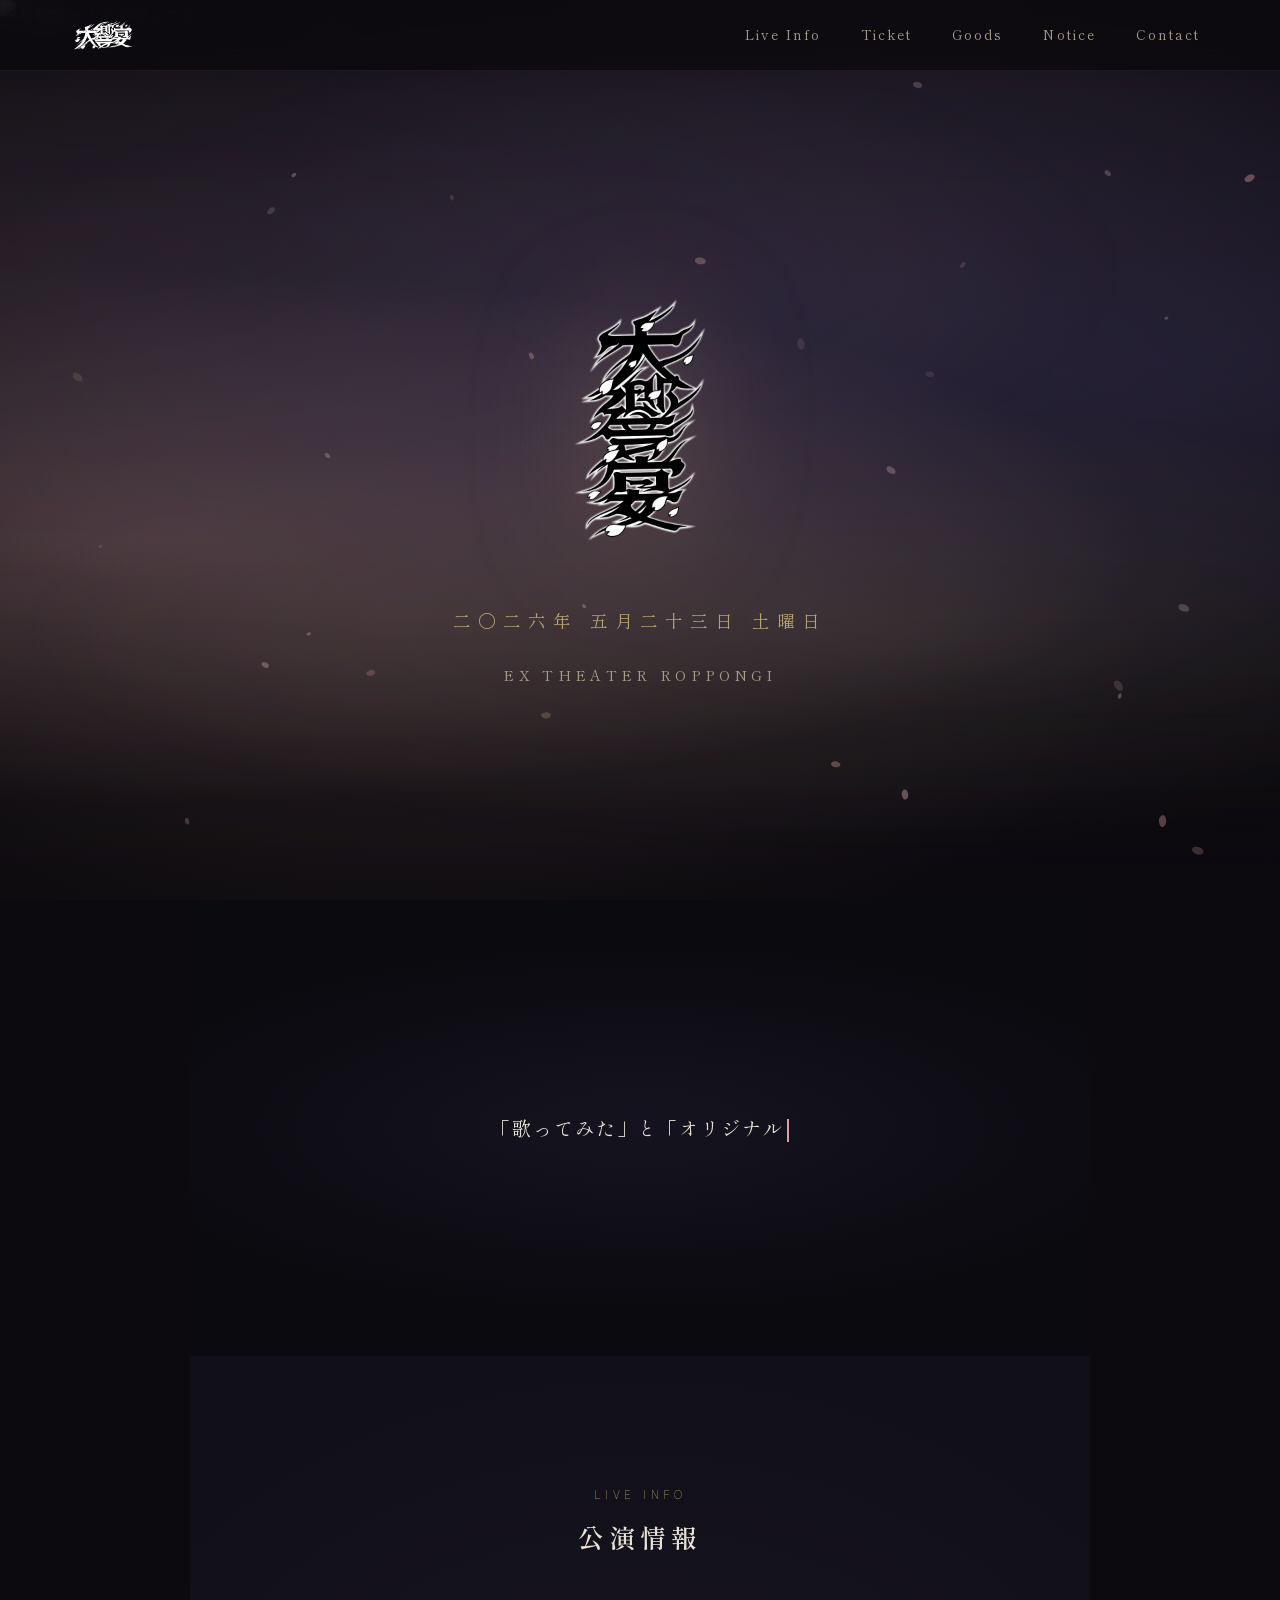
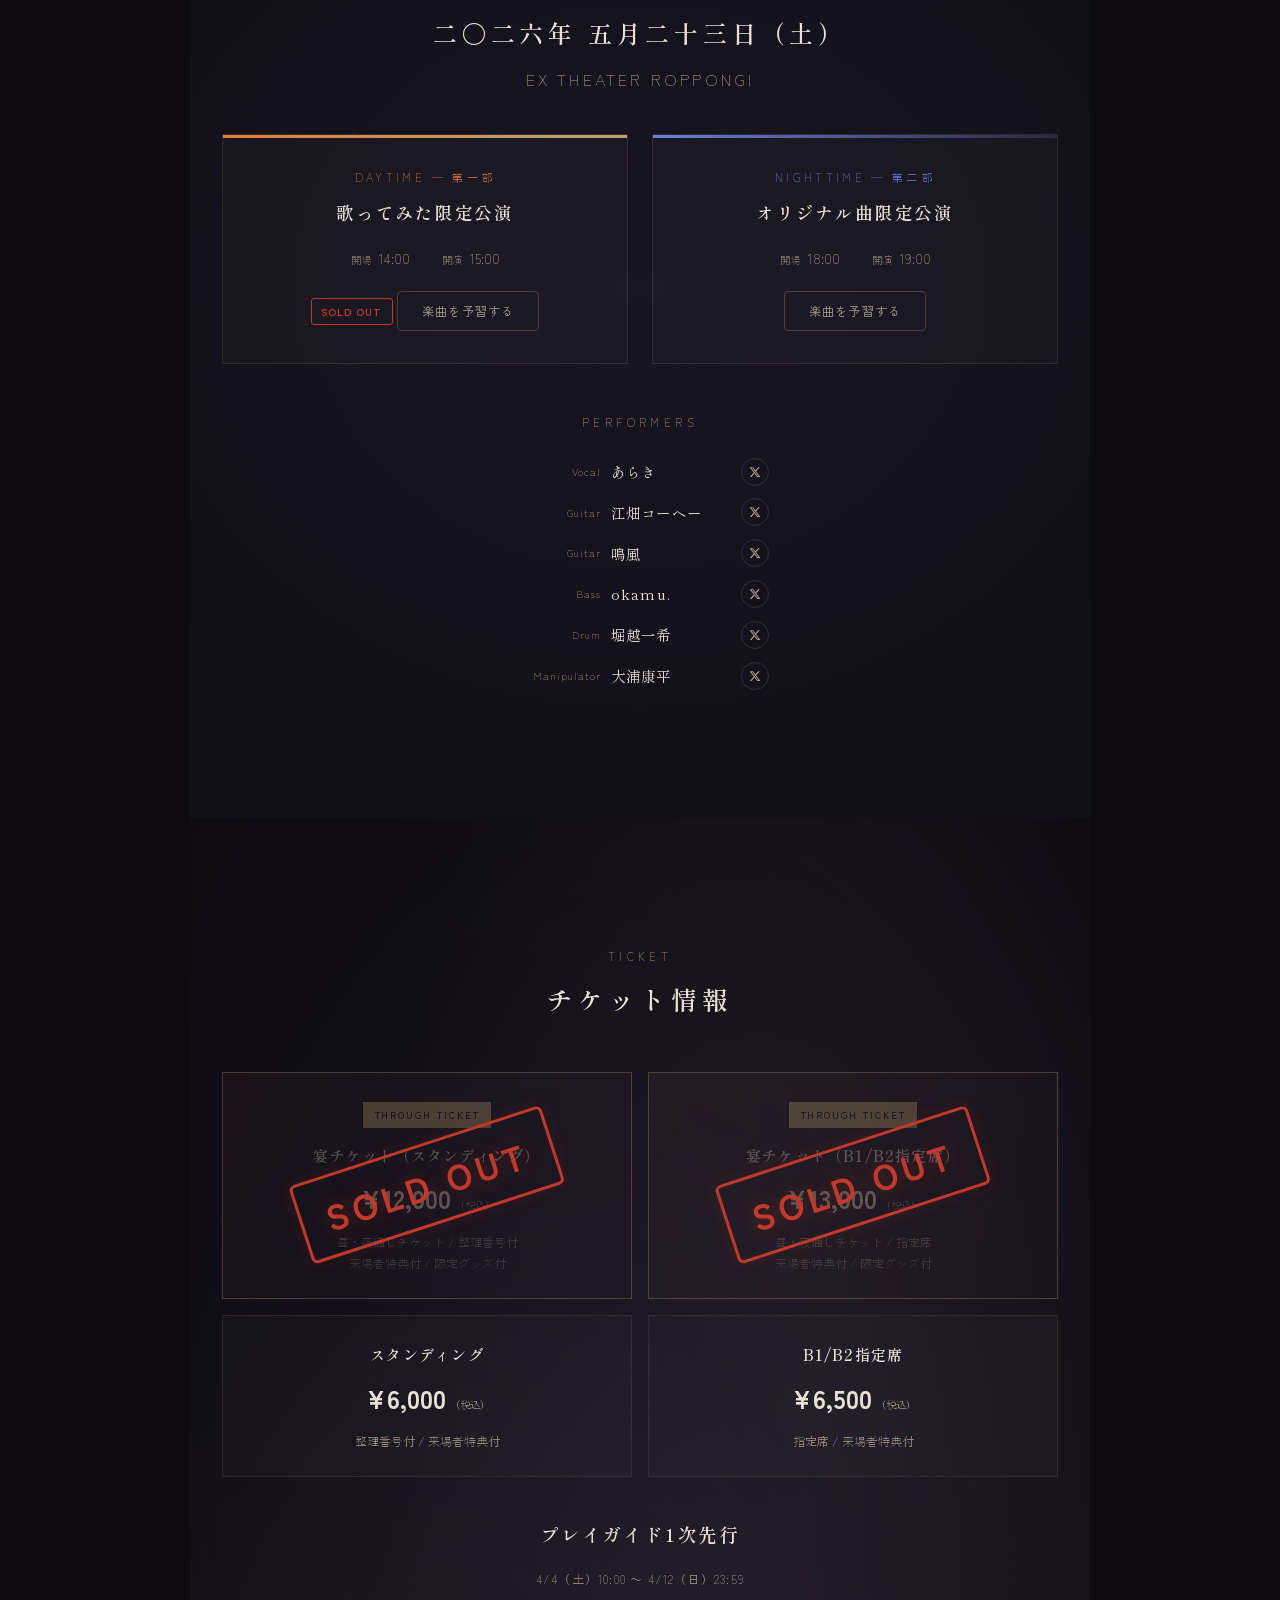
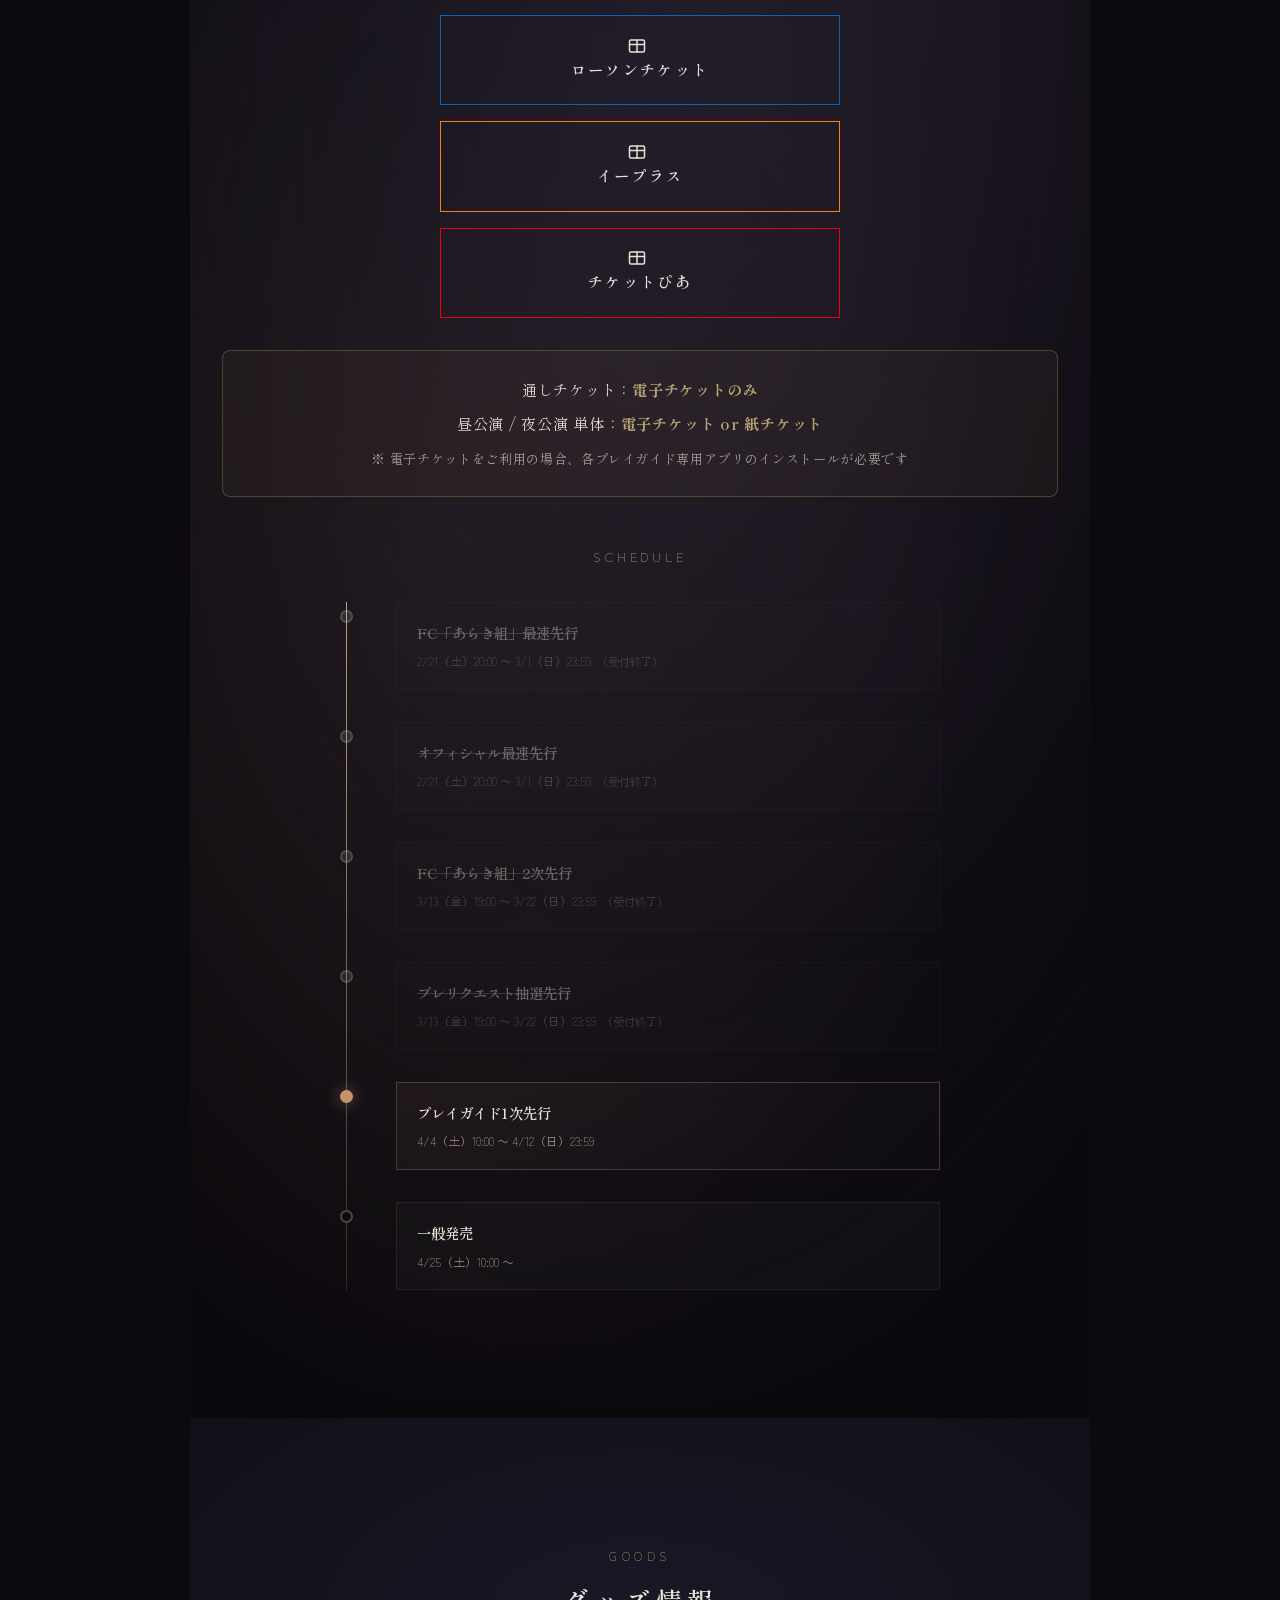
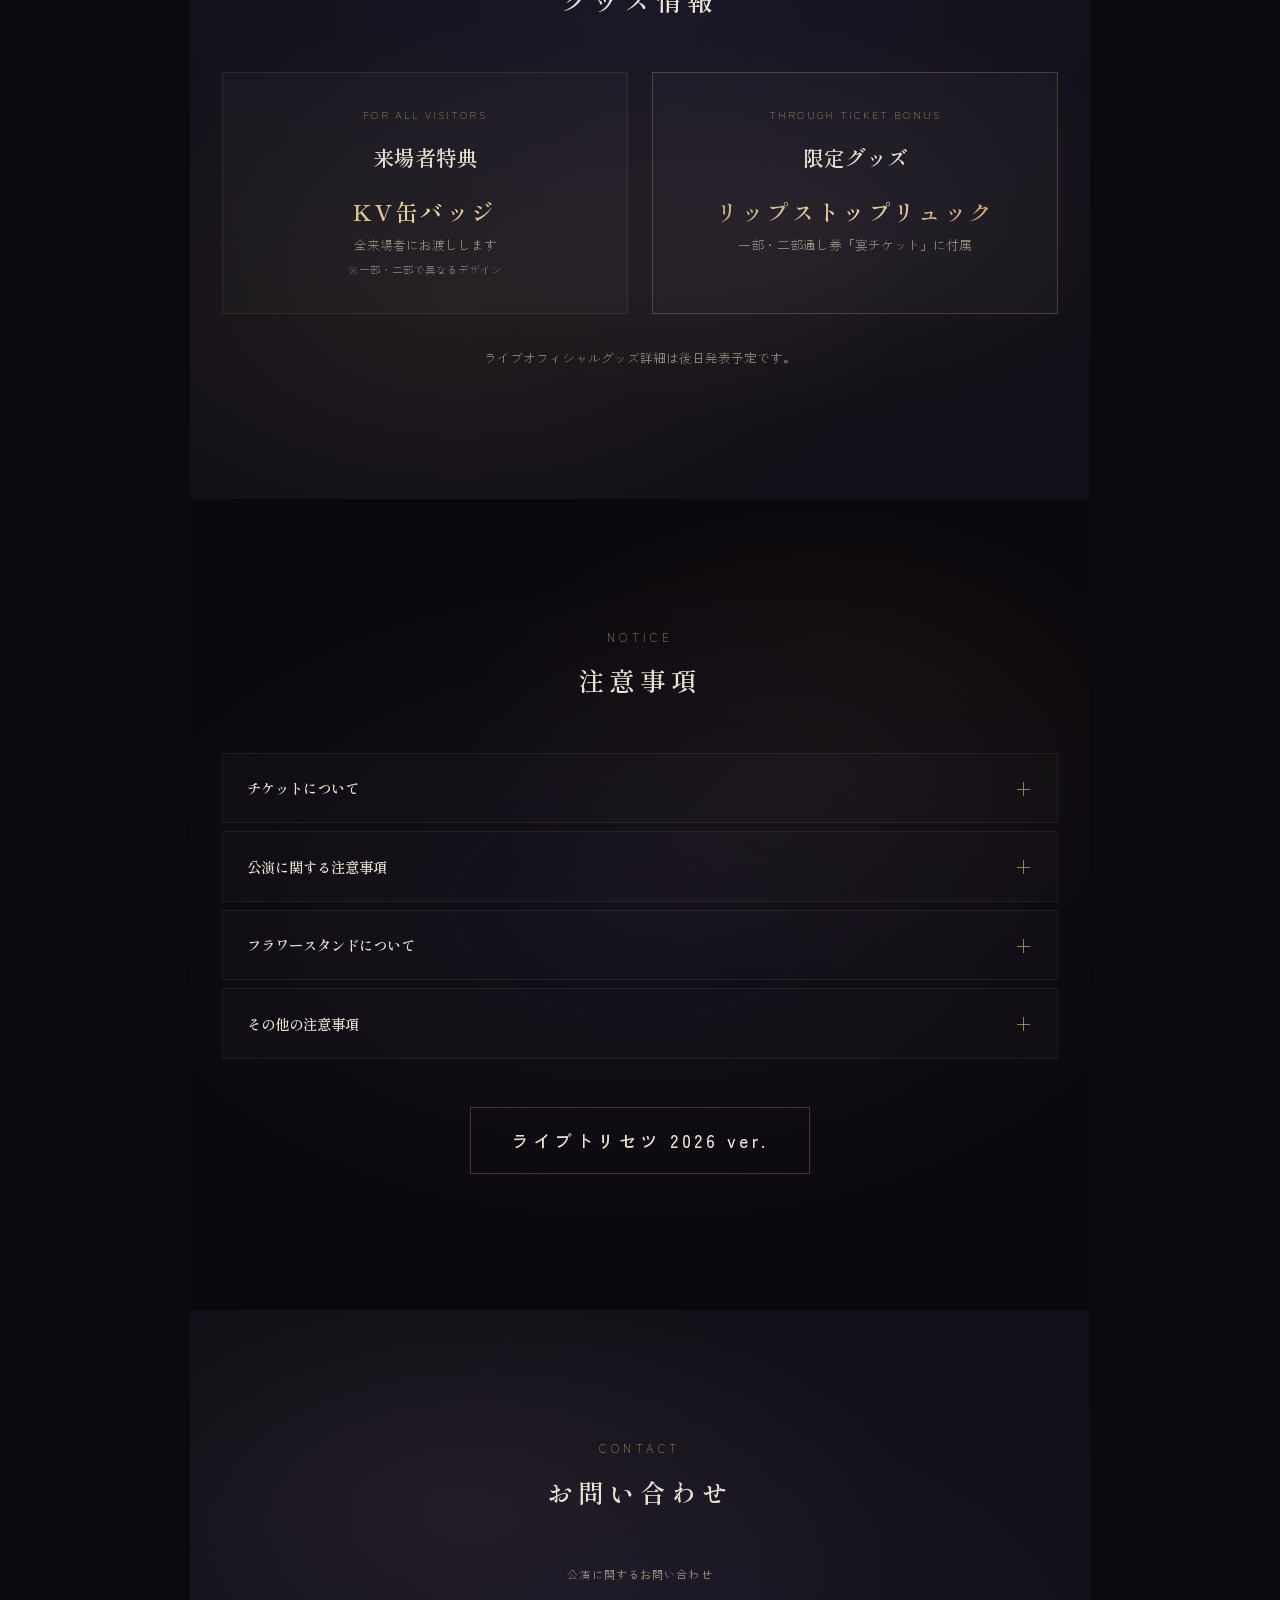
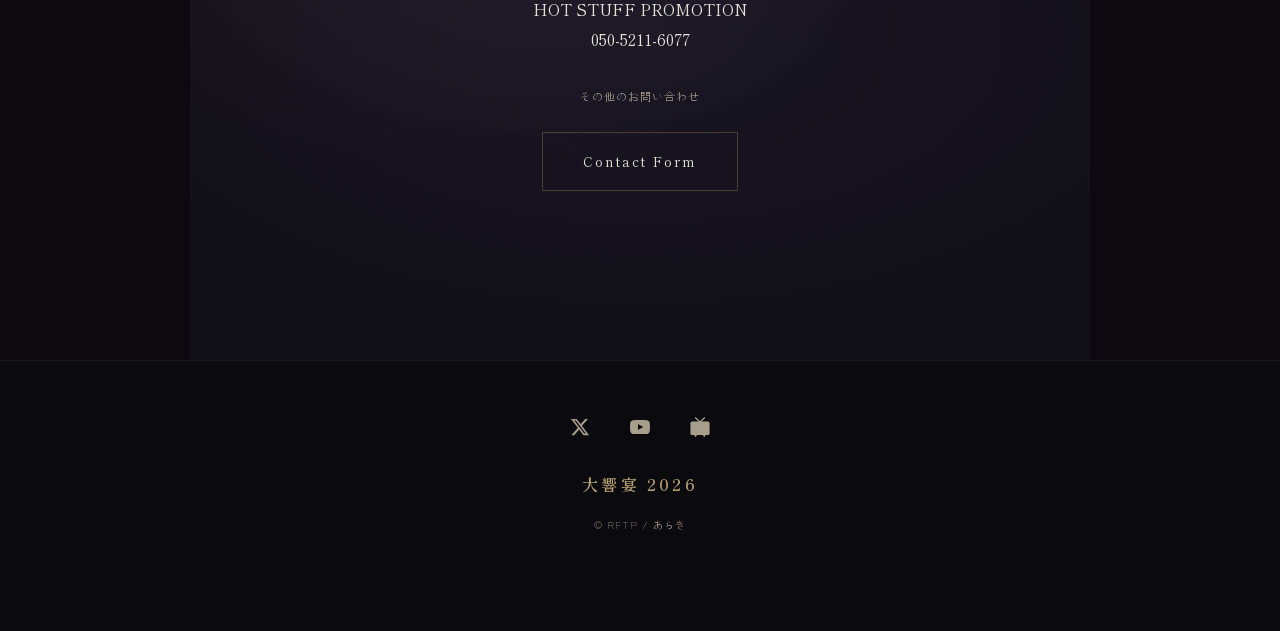
==== daikyoen-lp-v6.html @ e016594b "chore: initial commit 大響宴 -DAIKYOEN- 特設サイト v6 初期版 - index.html / daikyoen-lp-v6.html（編集用） - img/ フォル" ====
<!DOCTYPE html>
<html lang="ja">
<head>
<meta charset="UTF-8">
<meta name="viewport" content="width=device-width, initial-scale=1.0">
<meta name="description" content="あらき主催ライブ「大響宴 -DAIKYOEN-」2026年5月23日(土) EX THEATER ROPPONGI にて開催。昼公演：歌ってみた / 夜公演：オリジナル曲。チケット情報・グッズ情報はこちら。">
<meta property="og:title" content="大響宴 -DAIKYOEN- | 2026.5.23 SAT">
<meta property="og:description" content="あらき主催ライブ「大響宴 -DAIKYOEN-」2026年5月23日(土) EX THEATER ROPPONGI｜昼公演：歌ってみた / 夜公演：オリジナル曲">
<meta property="og:image" content="https://araki-live.jp/daikyoen/img/og-image.jpg">
<meta property="og:url" content="https://araki-live.jp/daikyoen/">
<meta property="og:type" content="website">
<meta name="twitter:card" content="summary_large_image">
<meta name="twitter:image" content="https://araki-live.jp/daikyoen/img/og-image.jpg">
<link rel="canonical" href="https://araki-live.jp/daikyoen/">
<link rel="icon" href="img/favicon.ico">
<title>大響宴 -DAIKYOEN- | 2026.5.23 SAT | EX THEATER ROPPONGI</title>
<link rel="preconnect" href="https://fonts.googleapis.com">
<link rel="preconnect" href="https://fonts.gstatic.com" crossorigin>
<link href="https://fonts.googleapis.com/css2?family=Shippori+Mincho:wght@400;600;800&family=Zen+Kaku+Gothic+New:wght@300;500;700&display=swap" rel="stylesheet">
<style>
/* ========================================
   CSS Variables - 和風・幻想的テーマ
======================================== */
:root {
  --font-mincho: 'Shippori Mincho', 'Noto Serif JP', serif;
  --font-gothic: 'Zen Kaku Gothic New', sans-serif;
  --bg: #0c0a0f;
  --bg-light: #13111a;
  --fg: #e8e2d6;
  --fg-dim: #a89e8c;
  --accent: #c4956a;
  --sakura: #d4a0a0;
  --gold: #b8a472;
  --indigo: #2d2845;
  --warm: #e07b39;
  --cool: #6b7fd7;
}

/* ========================================
   Animations
======================================== */
@keyframes mist-drift {
  0% { transform: translateX(0); }
  100% { transform: translateX(-30%); }
}

@keyframes fadeInUp {
  0% {
    opacity: 0;
    transform: translateY(40px);
  }
  100% {
    opacity: 1;
    transform: translateY(0);
  }
}

@keyframes reveal {
  0% {
    clip-path: inset(100% 0 0 0);
    opacity: 0;
  }
  100% {
    clip-path: inset(0 0 0 0);
    opacity: 1;
  }
}

@keyframes cta-pulse {
  0%, 100% { opacity: 0; transform: scale(1); }
  50% { opacity: 0.4; transform: scale(1.015); }
}

@keyframes blink {
  0%, 50% { opacity: 1; }
  51%, 100% { opacity: 0; }
}

@keyframes shimmer {
  0% { left: -100%; }
  50%, 100% { left: 100%; }
}

@keyframes floatCard {
  0%, 100% { transform: translateY(0); }
  50% { transform: translateY(-5px); }
}

@keyframes borderGlow {
  0%, 100% { 
    box-shadow: 0 0 5px rgba(212, 168, 83, 0.3), inset 0 0 5px rgba(212, 168, 83, 0.1);
  }
  50% { 
    box-shadow: 0 0 20px rgba(212, 168, 83, 0.5), inset 0 0 10px rgba(212, 168, 83, 0.2);
  }
}

@keyframes nowLive {
  0%, 100% { 
    background-position: 0% 50%;
    box-shadow: 0 0 15px rgba(196, 149, 106, 0.3);
  }
  50% { 
    background-position: 100% 50%;
    box-shadow: 0 0 25px rgba(196, 149, 106, 0.5);
  }
}

/* ========================================
   Reset & Base
======================================== */
*, *::before, *::after {
  box-sizing: border-box;
  margin: 0;
  padding: 0;
}

html {
  scroll-behavior: smooth;
}

body {
  font-family: var(--font-mincho);
  background: var(--bg) url('img/bg-texture.jpg') center / cover fixed;
  color: var(--fg);
  line-height: 1.9;
  min-height: 100vh;
  overflow-x: hidden;
}

body.menu-open {
  overflow: hidden;
}

img {
  max-width: 100%;
  height: auto;
  display: block;
}

a {
  color: inherit;
  text-decoration: none;
}

/* Scroll Animation Base */
.animate-on-scroll {
  opacity: 0;
  transform: translateY(40px);
  transition: opacity 1s ease, transform 1s ease;
}

.animate-on-scroll.is-visible {
  opacity: 1;
  transform: translateY(0);
}

/* ========================================
   Header
======================================== */
.header {
  position: fixed;
  top: 0;
  left: 0;
  right: 0;
  z-index: 1000;
  background: rgba(12, 10, 15, 0.85);
  backdrop-filter: blur(12px);
  -webkit-backdrop-filter: blur(12px);
  border-bottom: 1px solid rgba(184, 164, 114, 0.1);
  transition: background 0.3s ease;
}

.header-inner {
  max-width: 1200px;
  margin: 0 auto;
  padding: 0.8rem 1.5rem;
  display: flex;
  justify-content: space-between;
  align-items: center;
}

.header-logo {
  display: flex;
  align-items: center;
  z-index: 1001;
}

.header-logo img {
  height: 40px;
  width: auto;
}

/* Hamburger Menu Button - 廃止 */
.hamburger {
  display: none;
}

/* Mobile Menu Overlay - 廃止 */
.menu-overlay {
  display: none;
}

/* Navigation - 常に表示 */
.header-nav {
  display: flex;
  flex-direction: row;
  align-items: center;
  gap: 0.3rem;
}

.header-nav a {
  font-family: var(--font-mincho);
  font-size: 0.65rem;
  letter-spacing: 0.08em;
  color: var(--fg-dim);
  padding: 0.4rem 0.5rem;
  position: relative;
  transition: color 0.3s ease;
  white-space: nowrap;
}

.header-nav a::after {
  content: '';
  position: absolute;
  bottom: 0;
  left: 50%;
  width: 0;
  height: 1px;
  background: var(--gold);
  transition: width 0.3s ease, left 0.3s ease;
}

.header-nav a:hover {
  color: var(--gold);
}

.header-nav a:hover::after {
  width: 60%;
  left: 20%;
}

@media (min-width: 768px) {
  .header-nav {
    gap: 0.5rem;
  }
  
  .header-nav a {
    font-size: 0.85rem;
    letter-spacing: 0.15em;
    padding: 0.5rem 1rem;
  }
  
  .header-logo img {
    height: 44px;
  }
}

/* ========================================
   Hero Section - 幻想的演出
======================================== */
.hero {
  position: relative;
  min-height: 100vh;
  display: flex;
  flex-direction: column;
  justify-content: center;
  align-items: center;
  overflow: hidden;
  background: var(--bg);
}

/* 背景グラデーション */
.hero-gradient {
  position: absolute;
  inset: 0;
  background:
    radial-gradient(ellipse 80% 60% at 50% 40%, rgba(45,40,69,0.5), transparent),
    radial-gradient(ellipse 60% 40% at 30% 70%, rgba(196,149,106,0.12), transparent),
    radial-gradient(ellipse 50% 50% at 70% 30%, rgba(212,160,160,0.1), transparent);
  pointer-events: none;
  z-index: 1;
}

/* 霧エフェクト */
.mist {
  position: absolute;
  width: 200%;
  height: 100%;
  top: 0;
  pointer-events: none;
  will-change: transform;
  z-index: 2;
}

.mist-1 {
  background:
    radial-gradient(ellipse 40% 30% at 30% 60%, rgba(212,160,160,0.25), transparent),
    radial-gradient(ellipse 50% 40% at 70% 40%, rgba(45,40,69,0.5), transparent);
  animation: mist-drift 25s ease-in-out infinite alternate;
}

.mist-2 {
  background:
    radial-gradient(ellipse 35% 25% at 60% 70%, rgba(184,164,114,0.2), transparent),
    radial-gradient(ellipse 45% 35% at 25% 30%, rgba(212,160,160,0.2), transparent);
  animation: mist-drift 30s ease-in-out infinite alternate-reverse;
  opacity: 0.6;
}

/* KV背景（ブラー→クリア リビール効果） */
.hero-bg {
  position: absolute;
  top: 0;
  left: 0;
  right: 0;
  bottom: 0;
  z-index: 0;
  filter: blur(30px);
  opacity: 0;
  transform: scale(1.1);
  transition: filter 2.5s ease-out, opacity 2s ease-out, transform 3s ease-out;
}

.hero-bg.revealed {
  filter: blur(0);
  opacity: 1;
  transform: scale(1);
}

.hero-bg img {
  width: 100%;
  height: 100%;
  object-fit: cover;
  object-position: center;
}

.hero-bg::after {
  content: '';
  position: absolute;
  top: 0;
  left: 0;
  right: 0;
  bottom: 0;
  background: linear-gradient(
    to bottom,
    rgba(12, 10, 15, 0.5) 0%,
    rgba(12, 10, 15, 0.2) 30%,
    rgba(12, 10, 15, 0.2) 50%,
    rgba(12, 10, 15, 0.6) 75%,
    rgba(12, 10, 15, 1) 100%
  );
}

@media (max-width: 768px) {
  .hero-bg img {
    object-fit: contain;
    object-position: center top;
    margin-top: 60px;
  }
  
  .hero-bg {
    background: linear-gradient(180deg, #1a1520 0%, #0f1218 50%, var(--bg) 100%);
  }
}

/* 桜花びらCanvas */
#petals {
  position: absolute;
  inset: 0;
  width: 100%;
  height: 100%;
  pointer-events: none;
  z-index: 3;
}

/* ヒーローコンテンツ */
.hero-content {
  position: relative;
  z-index: 10;
  text-align: center;
  padding: 6rem 1.5rem 3rem;
  display: flex;
  flex-direction: column;
  align-items: center;
  gap: 1.5rem;
}

/* 縦書きタイトル（ロゴ画像） */
.hero-title-vertical {
  position: relative;
  opacity: 0;
  animation: fadeInUp 1.2s ease 0.5s forwards;
}

.hero-title-vertical img {
  height: clamp(180px, 40vw, 320px);
  width: auto;
  filter: drop-shadow(0 0 60px rgba(196,149,106,0.3));
}

/* 日付（漢数字） */
.hero-date-kanji {
  font-family: var(--font-mincho);
  font-size: clamp(0.9rem, 2vw, 1.1rem);
  font-weight: 400;
  letter-spacing: 0.4em;
  color: var(--gold);
  opacity: 0;
  animation: fadeInUp 1s ease 1s forwards;
}

/* 会場名 */
.hero-venue {
  font-family: var(--font-mincho);
  font-size: clamp(0.75rem, 1.5vw, 0.9rem);
  letter-spacing: 0.3em;
  color: var(--fg-dim);
  opacity: 0;
  animation: fadeInUp 1s ease 1.3s forwards;
}

/* ========================================
   和風区切り線
======================================== */
.wa-divider {
  display: none;
}

.wa-divider .line {
  width: 60px;
  height: 1px;
  background: linear-gradient(90deg, transparent, var(--gold), transparent);
}

.wa-divider .diamond {
  width: 5px;
  height: 5px;
  background: var(--gold);
  transform: rotate(45deg);
  opacity: 0.5;
}

/* ========================================
   Section Common
======================================== */
.section {
  padding: 5rem 1.5rem;
  max-width: 900px;
  margin: 0 auto;
  position: relative;
}

.section-header {
  text-align: center;
  margin-bottom: 3rem;
}

.section-label {
  font-family: var(--font-gothic);
  font-size: 0.7rem;
  font-weight: 300;
  letter-spacing: 0.4em;
  text-transform: uppercase;
  color: var(--gold);
  display: block;
  margin-bottom: 0.5rem;
}

.section-title {
  font-family: var(--font-mincho);
  font-size: clamp(1.3rem, 4vw, 1.6rem);
  font-weight: 600;
  letter-spacing: 0.2em;
}

/* ========================================
   About Section - タイピングエフェクト
======================================== */
.about {
  background: rgba(12, 10, 15, 0.82);
  position: relative;
}

.about-gradient {
  position: absolute;
  inset: 0;
  background:
    radial-gradient(ellipse 60% 40% at 50% 50%, rgba(45,40,69,0.3), transparent);
  pointer-events: none;
}

.about-content {
  position: relative;
  z-index: 1;
}

.typing-wrap {
  min-height: 200px;
  display: flex;
  flex-direction: column;
  justify-content: center;
  align-items: center;
  text-align: center;
}

.typing-text {
  font-family: var(--font-mincho);
  font-size: clamp(1rem, 2.5vw, 1.2rem);
  color: var(--fg);
  letter-spacing: 0.1em;
  line-height: 2.2;
}

.typing-cursor {
  display: inline-block;
  width: 2px;
  height: 1.2em;
  background: var(--sakura);
  margin-left: 3px;
  vertical-align: text-bottom;
  animation: blink 1s steps(1) infinite;
}

/* ========================================
   Live Info Section
======================================== */
.live-info {
  background: rgba(19, 17, 26, 0.80);
  position: relative;
}

.live-info-gradient {
  position: absolute;
  inset: 0;
  background:
    radial-gradient(ellipse 70% 50% at 50% 50%, rgba(45,40,69,0.25), transparent);
  pointer-events: none;
}

.live-info-content {
  position: relative;
  z-index: 1;
}

.live-date-main {
  text-align: center;
  font-family: var(--font-mincho);
  font-size: clamp(1.2rem, 3vw, 1.5rem);
  font-weight: 600;
  letter-spacing: 0.2em;
  margin-bottom: 0.5rem;
  color: var(--fg);
}

.live-venue-name {
  text-align: center;
  font-family: var(--font-gothic);
  font-size: clamp(0.8rem, 2vw, 1rem);
  font-weight: 300;
  letter-spacing: 0.2em;
  color: var(--fg-dim);
  margin-bottom: 2.5rem;
}

.live-shows {
  display: flex;
  flex-direction: column;
  gap: 1.5rem;
}

.live-show {
  background: rgba(255, 255, 255, 0.02);
  border: 1px solid rgba(184, 164, 114, 0.15);
  padding: 2rem 1.5rem;
  position: relative;
  overflow: hidden;
  transition: transform 0.4s ease, box-shadow 0.4s ease;
  text-align: center;
}

.live-show:hover {
  transform: translateY(-4px);
  box-shadow: 0 10px 40px rgba(0, 0, 0, 0.3);
}

.live-show::before {
  content: '';
  position: absolute;
  top: 0;
  left: 0;
  width: 100%;
  height: 3px;
}

.live-show.daytime::before {
  background: linear-gradient(90deg, var(--warm), var(--gold));
}

.live-show.nighttime::before {
  background: linear-gradient(90deg, var(--cool), var(--indigo));
}

.live-show-label {
  font-family: var(--font-gothic);
  font-size: 0.7rem;
  font-weight: 300;
  letter-spacing: 0.3em;
  text-transform: uppercase;
  margin-bottom: 0.5rem;
}

.live-show.daytime .live-show-label {
  color: var(--warm);
}

.live-show.nighttime .live-show-label {
  color: var(--cool);
}

.live-show-title {
  font-family: var(--font-mincho);
  font-size: 1.1rem;
  font-weight: 600;
  letter-spacing: 0.1em;
  margin-bottom: 1rem;
}

.live-show-time {
  display: flex;
  justify-content: center;
  gap: 2rem;
  font-family: var(--font-gothic);
  font-size: 0.85rem;
  font-weight: 300;
  color: var(--fg-dim);
}

.live-show-time span {
  font-size: 0.65rem;
  margin-right: 0.5rem;
  opacity: 0.7;
}

.listen-btn {
  display: inline-block;
  margin-top: 1.2rem;
  padding: 0.5rem 1.5rem;
  font-family: var(--font-gothic);
  font-size: 0.75rem;
  font-weight: 400;
  letter-spacing: 0.1em;
  color: var(--fg-dim);
  border: 1px solid rgba(184, 164, 114, 0.3);
  border-radius: 4px;
  text-decoration: none;
  transition: all 0.3s ease;
}

.listen-btn:hover {
  color: var(--gold);
  border-color: var(--gold);
  background: rgba(192, 160, 98, 0.05);
}

@media (min-width: 640px) {
  .live-shows {
    flex-direction: row;
  }

  .live-show {
    flex: 1;
  }
}

/* Performers */
.performers {
  margin-top: 3rem;
  text-align: center;
}

.performers-title {
  font-family: var(--font-gothic);
  font-size: 0.7rem;
  font-weight: 300;
  letter-spacing: 0.4em;
  text-transform: uppercase;
  color: var(--gold);
  margin-bottom: 1.5rem;
}

.performers-list {
  display: flex;
  flex-direction: column;
  gap: 0.8rem;
  max-width: 460px;
  margin: 0 auto;
}

.performer-item {
  display: flex;
  align-items: center;
  justify-content: center;
  gap: 0.6rem;
}

.performer-role {
  font-family: var(--font-gothic);
  font-size: 0.65rem;
  font-weight: 300;
  letter-spacing: 0.1em;
  color: var(--gold);
  min-width: 90px;
  text-align: right;
}

.performer-name {
  font-family: var(--font-mincho);
  font-size: 0.9rem;
  font-weight: 400;
  letter-spacing: 0.08em;
  min-width: 120px;
  text-align: left;
}

.performer-x-link {
  display: flex;
  align-items: center;
  justify-content: center;
  width: 28px;
  height: 28px;
  border-radius: 50%;
  border: 1px solid rgba(184, 164, 114, 0.2);
  transition: all 0.3s ease;
  flex-shrink: 0;
}

.performer-x-link:hover {
  border-color: var(--gold);
  background: rgba(184, 164, 114, 0.1);
}

.performer-x-link svg {
  width: 12px;
  height: 12px;
  fill: var(--fg-dim);
  transition: fill 0.3s ease;
}

.performer-x-link:hover svg {
  fill: var(--gold);
}

@media (max-width: 480px) {
  .performer-role {
    min-width: 70px;
    font-size: 0.6rem;
  }

  .performer-name {
    font-size: 0.8rem;
    min-width: 100px;
  }
}

/* ========================================
   Ticket Section
======================================== */
.ticket {
  background: rgba(12, 10, 15, 0.85);
  position: relative;
}

.ticket-gradient {
  position: absolute;
  inset: 0;
  background:
    radial-gradient(ellipse 80% 60% at 50% 40%, rgba(45,40,69,0.4), transparent),
    radial-gradient(ellipse 60% 40% at 30% 60%, rgba(196,149,106,0.1), transparent),
    radial-gradient(ellipse 50% 50% at 70% 30%, rgba(212,160,160,0.08), transparent);
  pointer-events: none;
}

.ticket-content {
  position: relative;
  z-index: 1;
}

.ticket-types {
  display: flex;
  flex-direction: column;
  gap: 1rem;
  margin-bottom: 2.5rem;
}

.ticket-card {
  background: rgba(255, 255, 255, 0.02);
  border: 1px solid rgba(184, 164, 114, 0.12);
  padding: 1.5rem;
  display: block;
  text-align: center;
  transition: transform 0.3s ease, border-color 0.3s ease;
}

.ticket-card:hover {
  transform: translateY(-2px);
  border-color: rgba(184, 164, 114, 0.3);
}

.ticket-card.featured {
  border-color: rgba(184, 164, 114, 0.3);
  background: linear-gradient(135deg, rgba(196, 149, 106, 0.05) 0%, rgba(45, 40, 69, 0.05) 100%);
  position: relative;
  overflow: hidden;
}

.ticket-card.featured::before {
  content: '';
  position: absolute;
  top: 0;
  left: -100%;
  width: 100%;
  height: 100%;
  background: linear-gradient(90deg, transparent, rgba(184, 164, 114, 0.1), transparent);
  animation: shimmer 4s ease-in-out infinite;
}

.ticket-card-badge {
  font-family: var(--font-gothic);
  font-size: 0.6rem;
  font-weight: 500;
  letter-spacing: 0.2em;
  text-transform: uppercase;
  color: var(--bg);
  background: var(--gold);
  padding: 0.25rem 0.75rem;
  display: inline-block;
  margin-bottom: 0.8rem;
  position: relative;
  z-index: 1;
}

.ticket-card-name {
  font-family: var(--font-mincho);
  font-size: 0.95rem;
  font-weight: 600;
  letter-spacing: 0.08em;
  position: relative;
  z-index: 1;
  margin-bottom: 0.3rem;
}

.ticket-card-price {
  font-family: var(--font-gothic);
  font-size: 1.6rem;
  font-weight: 700;
  color: var(--fg);
  position: relative;
  z-index: 1;
}

.ticket-card-price small {
  font-size: 0.65rem;
  font-weight: 300;
  color: var(--fg-dim);
  margin-left: 0.25rem;
}

.ticket-card-details {
  font-family: var(--font-gothic);
  font-size: 0.75rem;
  font-weight: 300;
  color: var(--fg-dim);
  line-height: 1.8;
  position: relative;
  z-index: 1;
  margin-top: 0.5rem;
}

/* SOLD OUT バッジ（小・LIVE INFOカード用） */
.live-show-sold-out {
  display: inline-block;
  font-family: var(--font-gothic);
  font-size: 0.65rem;
  font-weight: 700;
  letter-spacing: 0.1em;
  color: #c0392b;
  border: 1.5px solid #c0392b;
  padding: 0.15rem 0.6rem;
  border-radius: 3px;
  margin-top: 0.8rem;
}

/* SOLD OUT オーバーレイ */
.ticket-card.sold-out {
  position: relative;
  pointer-events: none;
}

.ticket-card.sold-out::after {
  content: 'SOLD OUT';
  position: absolute;
  top: 50%;
  left: 50%;
  transform: translate(-50%, -50%) rotate(-18deg);
  font-family: var(--font-gothic);
  font-size: clamp(1.6rem, 5vw, 2.2rem);
  font-weight: 700;
  letter-spacing: 0.15em;
  color: #c0392b;
  border: 3px solid #c0392b;
  padding: 0.3rem 1.5rem;
  border-radius: 6px;
  text-shadow: 0 0 20px rgba(192, 57, 43, 0.4);
  box-shadow: 0 0 15px rgba(192, 57, 43, 0.15);
  z-index: 5;
  white-space: nowrap;
}

.ticket-card.sold-out .ticket-card-name,
.ticket-card.sold-out .ticket-card-price,
.ticket-card.sold-out .ticket-card-details,
.ticket-card.sold-out .ticket-card-badge {
  opacity: 0.3;
}

/* チケット発券方法の注記 */
.ticket-issue-note {
  text-align: center;
  margin-top: 2rem;
  padding: 1.2rem 1.5rem;
  border: 1px solid rgba(192, 160, 98, 0.3);
  border-radius: 8px;
  background: rgba(192, 160, 98, 0.05);
}

.ticket-issue-note p {
  font-size: clamp(0.85rem, 2.2vw, 0.95rem);
  color: rgba(245, 240, 230, 0.9);
  margin: 0.3rem 0;
  letter-spacing: 0.05em;
}

.ticket-issue-note strong {
  color: var(--gold);
}

.ticket-issue-sub {
  font-size: clamp(0.75rem, 1.8vw, 0.82rem) !important;
  color: rgba(245, 240, 230, 0.6) !important;
  margin-top: 0.6rem !important;
}

/* CTA Buttons - パルスグロー付き */
.ticket-cta {
  display: flex;
  flex-direction: column;
  gap: 1rem;
  margin-top: 2.5rem;
  align-items: center;
}

.cta-heading {
  font-family: var(--font-mincho);
  font-size: clamp(1rem, 2.5vw, 1.15rem);
  font-weight: 600;
  letter-spacing: 0.15em;
  color: var(--fg);
  text-align: center;
}

.cta-heading-sub {
  font-family: var(--font-gothic);
  font-size: 0.75rem;
  font-weight: 300;
  letter-spacing: 0.1em;
  color: var(--fg-dim);
  text-align: center;
  margin-bottom: 0.5rem;
}

.cta-btn {
  display: flex;
  flex-direction: column;
  align-items: center;
  justify-content: center;
  padding: 1.3rem 2rem;
  font-family: var(--font-mincho);
  font-size: clamp(0.85rem, 2vw, 0.95rem);
  font-weight: 600;
  letter-spacing: 0.15em;
  color: var(--fg);
  background: transparent;
  border: 1px solid var(--accent);
  cursor: pointer;
  position: relative;
  overflow: hidden;
  transition: all 0.5s cubic-bezier(0.16, 1, 0.3, 1);
}

.cta-btn::before {
  content: '';
  position: absolute;
  inset: 0;
  background: linear-gradient(135deg, var(--accent), #a07850);
  transform: scaleX(0);
  transform-origin: left;
  transition: transform 0.5s cubic-bezier(0.16, 1, 0.3, 1);
  z-index: -1;
}

.cta-btn:hover::before {
  transform: scaleX(1);
}

.cta-btn:hover {
  border-color: transparent;
}

.cta-btn::after {
  content: '';
  position: absolute;
  inset: -6px;
  border: 1px solid var(--accent);
  opacity: 0;
  animation: cta-pulse 2.5s ease-in-out infinite;
  pointer-events: none;
}

.cta-btn-sub {
  font-family: var(--font-gothic);
  font-size: 0.65rem;
  font-weight: 300;
  letter-spacing: 0.1em;
  opacity: 0.7;
  margin-top: 0.4rem;
  transition: opacity 0.3s ease;
}

.cta-btn:hover .cta-btn-sub {
  opacity: 1;
}

/* 2つ目のCTAボタンは色違い（オフィシャル用：青） */
.cta-btn.secondary {
  border-color: var(--cool);
}

.cta-btn.secondary::before {
  background: linear-gradient(135deg, var(--cool), #4a5a9f);
}

.cta-btn.secondary::after {
  border-color: var(--cool);
}

/* FC用：赤系 */
.cta-btn.primary {
  border-color: #c45c5c;
}

.cta-btn.primary::before {
  background: linear-gradient(135deg, #c45c5c, #8b3a3a);
}

.cta-btn.primary::after {
  border-color: #c45c5c;
}

/* プレイガイド別カラー */
.cta-btn.ltike {
  border-color: #0068b7;
}
.cta-btn.ltike::before {
  background: linear-gradient(135deg, #0068b7, #004a8a);
}
.cta-btn.ltike::after {
  border-color: #0068b7;
}

.cta-btn.eplus {
  border-color: #f5811f;
}
.cta-btn.eplus::before {
  background: linear-gradient(135deg, #f5811f, #d06a10);
}
.cta-btn.eplus::after {
  border-color: #f5811f;
}

.cta-btn.pia {
  border-color: #e60012;
}
.cta-btn.pia::before {
  background: linear-gradient(135deg, #e60012, #b8000e);
}
.cta-btn.pia::after {
  border-color: #e60012;
}

.cta-btn .cta-icon {
  display: inline-block;
  width: 18px;
  height: 18px;
  margin-right: 0.4rem;
  vertical-align: middle;
}

/* プレイガイドボタンは常に縦並び・最大幅制限 */
.ticket-cta .cta-btn.ltike,
.ticket-cta .cta-btn.eplus,
.ticket-cta .cta-btn.pia {
  max-width: 400px;
  width: 100%;
}

@media (min-width: 768px) {
  .ticket-types {
    display: grid;
    grid-template-columns: repeat(2, 1fr);
    gap: 1rem;
  }
}

/* Schedule - Timeline UI */
.ticket-schedule {
  margin-top: 3rem;
}

.ticket-schedule-title {
  text-align: center;
  font-family: var(--font-gothic);
  font-size: 0.8rem;
  font-weight: 300;
  letter-spacing: 0.3em;
  margin-bottom: 2rem;
  color: var(--fg-dim);
}

.schedule-timeline {
  max-width: 600px;
  margin: 0 auto;
  position: relative;
  padding-left: 2rem;
}

/* 縦のライン */
.schedule-timeline::before {
  content: '';
  position: absolute;
  left: 6px;
  top: 0;
  bottom: 0;
  width: 1px;
  background: linear-gradient(to bottom, var(--gold), rgba(184, 164, 114, 0.2));
}

.timeline-item {
  position: relative;
  padding: 0 0 2rem 1.5rem;
}

.timeline-item:last-child {
  padding-bottom: 0;
}

/* ドット */
.timeline-item::before {
  content: '';
  position: absolute;
  left: -2rem;
  top: 0.5rem;
  width: 13px;
  height: 13px;
  background: var(--bg);
  border: 2px solid rgba(184, 164, 114, 0.4);
  border-radius: 50%;
  transition: all 0.3s ease;
}

.timeline-item:hover::before {
  border-color: var(--gold);
  box-shadow: 0 0 10px rgba(184, 164, 114, 0.5);
}

/* 受付中の強調 */
.timeline-item.now-active::before {
  border-color: var(--accent);
  background: var(--accent);
  box-shadow: 0 0 15px rgba(196, 149, 106, 0.6);
}

.timeline-content {
  background: rgba(255, 255, 255, 0.02);
  border: 1px solid rgba(184, 164, 114, 0.1);
  padding: 1rem 1.25rem;
  transition: all 0.3s ease;
}

.timeline-item:hover .timeline-content {
  border-color: rgba(184, 164, 114, 0.25);
  transform: translateX(4px);
}

.timeline-item.now-active .timeline-content {
  border-color: rgba(196, 149, 106, 0.3);
  background: linear-gradient(135deg, rgba(196, 149, 106, 0.06) 0%, rgba(45, 40, 69, 0.06) 100%);
}

/* 受付終了の表示 */
.timeline-item.ended::before {
  border-color: rgba(255, 255, 255, 0.15);
  background: rgba(255, 255, 255, 0.1);
  box-shadow: none;
}

.timeline-item.ended .timeline-content {
  opacity: 0.4;
  border-color: rgba(255, 255, 255, 0.05);
  position: relative;
}

.timeline-item.ended .timeline-name {
  text-decoration: line-through;
  text-decoration-color: rgba(245, 240, 230, 0.4);
}

.timeline-item.ended .timeline-date::after {
  content: '（受付終了）';
  margin-left: 0.5em;
  color: rgba(245, 240, 230, 0.5);
  font-size: 0.7rem;
}

/* CTAボタン無効化 */
.cta-btn.disabled {
  pointer-events: none;
  opacity: 0.35;
  filter: grayscale(1);
  border-color: rgba(255, 255, 255, 0.15);
}

.cta-btn.disabled::before,
.cta-btn.disabled::after {
  display: none;
}

.timeline-name {
  font-family: var(--font-mincho);
  font-size: 0.9rem;
  font-weight: 600;
  margin-bottom: 0.25rem;
}

.timeline-date {
  font-family: var(--font-gothic);
  font-size: 0.75rem;
  font-weight: 300;
  color: var(--fg-dim);
}

@media (max-width: 480px) {
  .schedule-timeline {
    padding-left: 1.5rem;
  }
  
  .timeline-item::before {
    left: -1.5rem;
    width: 11px;
    height: 11px;
  }
}

/* ========================================
   Goods Section
======================================== */
.goods {
  background: rgba(19, 17, 26, 0.80);
  position: relative;
}

.goods-gradient {
  position: absolute;
  inset: 0;
  background:
    radial-gradient(ellipse 70% 50% at 50% 30%, rgba(45,40,69,0.35), transparent),
    radial-gradient(ellipse 50% 40% at 30% 70%, rgba(196,149,106,0.1), transparent),
    radial-gradient(ellipse 40% 30% at 70% 60%, rgba(212,160,160,0.08), transparent);
  pointer-events: none;
}

.goods-content {
  position: relative;
  z-index: 1;
  text-align: center;
}

.goods-benefits {
  display: flex;
  flex-direction: column;
  gap: 1.5rem;
  margin-bottom: 2rem;
}

.goods-benefit-item {
  background: rgba(255, 255, 255, 0.02);
  border: 1px solid rgba(184, 164, 114, 0.12);
  padding: 2rem 1.5rem;
  position: relative;
  transition: transform 0.4s ease;
  animation: floatCard 4s ease-in-out infinite;
}

.goods-benefit-item:nth-child(2) {
  animation-delay: -2s;
}

.goods-benefit-item:hover {
  transform: translateY(-5px) scale(1.02);
}

.goods-benefit-item.featured {
  border-color: rgba(184, 164, 114, 0.3);
  animation: floatCard 4s ease-in-out infinite, borderGlow 3s ease-in-out infinite;
}

.goods-benefit-label {
  font-family: var(--font-gothic);
  font-size: 0.65rem;
  font-weight: 300;
  letter-spacing: 0.2em;
  text-transform: uppercase;
  color: var(--gold);
  margin-bottom: 0.8rem;
}

.goods-benefit-title {
  font-family: var(--font-mincho);
  font-size: 1.3rem;
  font-weight: 600;
  margin-bottom: 0.5rem;
}

.goods-benefit-desc {
  font-family: var(--font-gothic);
  font-size: 0.8rem;
  font-weight: 300;
  color: var(--fg-dim);
}

.goods-item-name {
  font-family: var(--font-mincho);
  font-size: clamp(1.1rem, 3vw, 1.4rem);
  font-weight: 600;
  letter-spacing: 0.15em;
  margin-top: 0.8rem;
  background: linear-gradient(
    90deg,
    var(--gold) 0%,
    #e8d5a3 25%,
    var(--accent) 50%,
    #e8d5a3 75%,
    var(--gold) 100%
  );
  background-size: 200% 100%;
  -webkit-background-clip: text;
  -webkit-text-fill-color: transparent;
  background-clip: text;
  animation: goldShimmer 3s ease-in-out infinite;
  text-shadow: none;
  position: relative;
}

@keyframes goldShimmer {
  0%, 100% { background-position: 0% 50%; }
  50% { background-position: 100% 50%; }
}

.goods-note {
  font-family: var(--font-gothic);
  font-size: 0.8rem;
  font-weight: 300;
  color: var(--fg-dim);
}

@media (min-width: 640px) {
  .goods-benefits {
    flex-direction: row;
  }
  
  .goods-benefit-item {
    flex: 1;
  }
}

/* ========================================
   Notice Section
======================================== */
.notice {
  background: rgba(12, 10, 15, 0.85);
  position: relative;
}

.notice-gradient {
  position: absolute;
  inset: 0;
  background:
    radial-gradient(ellipse 60% 40% at 50% 50%, rgba(45,40,69,0.25), transparent),
    radial-gradient(ellipse 40% 30% at 70% 30%, rgba(196,149,106,0.06), transparent);
  pointer-events: none;
}

.notice-content {
  position: relative;
  z-index: 1;
}

.notice-list {
  display: flex;
  flex-direction: column;
  gap: 0.5rem;
}

.notice-item {
  border: 1px solid rgba(184, 164, 114, 0.1);
  background: rgba(255, 255, 255, 0.01);
  transition: border-color 0.3s ease;
}

.notice-item:hover {
  border-color: rgba(184, 164, 114, 0.2);
}

.notice-item summary {
  padding: 1rem 1.5rem;
  cursor: pointer;
  font-family: var(--font-mincho);
  font-size: 0.9rem;
  font-weight: 600;
  display: flex;
  justify-content: space-between;
  align-items: center;
  list-style: none;
  transition: color 0.3s ease;
}

.notice-item summary::-webkit-details-marker {
  display: none;
}

.notice-item summary::after {
  content: '+';
  font-family: var(--font-gothic);
  font-size: 1.2rem;
  font-weight: 300;
  color: var(--gold);
  transition: transform 0.3s ease;
}

.notice-item[open] summary::after {
  transform: rotate(45deg);
}

.notice-item summary:hover {
  color: var(--gold);
}

.notice-item-content {
  padding: 0 1.5rem 1.5rem;
  font-family: var(--font-gothic);
  font-size: 0.8rem;
  font-weight: 300;
  color: var(--fg-dim);
  line-height: 2;
}

.notice-item-content ul {
  list-style: none;
  padding-left: 0;
}

.notice-item-content li {
  position: relative;
  padding-left: 1rem;
  margin-bottom: 0.5rem;
}

.notice-item-content li::before {
  content: '';
  position: absolute;
  left: 0;
  top: 0.9em;
  width: 4px;
  height: 4px;
  background: var(--gold);
  border-radius: 50%;
}

/* ========================================
   Torisetsu Link (Glitch Effect)
======================================== */
.torisetsu-link {
  text-align: center;
  margin-top: 3rem;
}

.glitch-text {
  display: inline-block;
  font-family: var(--font-gothic);
  font-size: clamp(0.9rem, 2.5vw, 1.1rem);
  font-weight: 500;
  letter-spacing: 0.2em;
  color: var(--fg);
  padding: 1rem 2.5rem;
  border: 1px solid rgba(184, 164, 114, 0.3);
  position: relative;
  overflow: hidden;
  transition: all 0.3s ease;
}

.glitch-text:hover {
  border-color: var(--gold);
  text-shadow: 0 0 8px rgba(196, 149, 106, 0.5);
}

.glitch-text::before,
.glitch-text::after {
  content: attr(data-text);
  position: absolute;
  top: 0;
  left: 0;
  width: 100%;
  height: 100%;
  display: flex;
  align-items: center;
  justify-content: center;
  padding: 1rem 2.5rem;
  opacity: 0;
  pointer-events: none;
}

.glitch-text::before {
  color: var(--sakura);
  z-index: 1;
}

.glitch-text::after {
  color: var(--cool);
  z-index: 2;
}

.glitch-text:hover::before {
  animation: glitch-1 0.3s cubic-bezier(0.25, 0.46, 0.45, 0.94) infinite;
  opacity: 0.8;
}

.glitch-text:hover::after {
  animation: glitch-2 0.3s cubic-bezier(0.25, 0.46, 0.45, 0.94) infinite reverse;
  opacity: 0.8;
}

/* SP: hover不可のデバイスでは常時軽めグリッチ */
@media (hover: none) {
  .glitch-text::before {
    animation: glitch-1 4s cubic-bezier(0.25, 0.46, 0.45, 0.94) infinite;
    opacity: 0.4;
  }

  .glitch-text::after {
    animation: glitch-2 4s cubic-bezier(0.25, 0.46, 0.45, 0.94) infinite reverse;
    opacity: 0.4;
  }
}

@keyframes glitch-1 {
  0% { clip-path: inset(40% 0 61% 0); transform: translate(-2px, -1px); }
  20% { clip-path: inset(92% 0 1% 0); transform: translate(1px, 2px); }
  40% { clip-path: inset(43% 0 1% 0); transform: translate(-1px, -1px); }
  60% { clip-path: inset(25% 0 58% 0); transform: translate(2px, 1px); }
  80% { clip-path: inset(54% 0 7% 0); transform: translate(-1px, 2px); }
  100% { clip-path: inset(58% 0 43% 0); transform: translate(0); }
}

@keyframes glitch-2 {
  0% { clip-path: inset(65% 0 13% 0); transform: translate(2px, 1px); }
  20% { clip-path: inset(15% 0 62% 0); transform: translate(-1px, -2px); }
  40% { clip-path: inset(72% 0 9% 0); transform: translate(1px, 2px); }
  60% { clip-path: inset(5% 0 74% 0); transform: translate(-2px, -1px); }
  80% { clip-path: inset(37% 0 28% 0); transform: translate(1px, -1px); }
  100% { clip-path: inset(28% 0 55% 0); transform: translate(0); }
}

/* ========================================
   Contact Section
======================================== */
.contact {
  background: rgba(19, 17, 26, 0.80);
  text-align: center;
  position: relative;
}

.contact-gradient {
  position: absolute;
  inset: 0;
  background:
    radial-gradient(ellipse 70% 50% at 50% 50%, rgba(45,40,69,0.3), transparent),
    radial-gradient(ellipse 50% 40% at 30% 30%, rgba(212,160,160,0.08), transparent);
  pointer-events: none;
}

.contact-content {
  position: relative;
  z-index: 1;
}

.contact-item {
  margin-bottom: 2rem;
}

.contact-label {
  font-family: var(--font-gothic);
  font-size: 0.7rem;
  font-weight: 300;
  color: var(--fg-dim);
  letter-spacing: 0.1em;
  margin-bottom: 0.5rem;
}

.contact-value {
  font-family: var(--font-mincho);
  font-size: 1rem;
}

.contact-btn {
  display: inline-block;
  font-family: var(--font-mincho);
  font-size: 0.85rem;
  letter-spacing: 0.15em;
  color: var(--fg);
  background: transparent;
  border: 1px solid rgba(184, 164, 114, 0.3);
  padding: 1rem 2.5rem;
  margin-top: 1rem;
  position: relative;
  overflow: hidden;
  transition: all 0.4s ease;
}

.contact-btn::before {
  content: '';
  position: absolute;
  top: 0;
  left: -100%;
  width: 100%;
  height: 100%;
  background: linear-gradient(90deg, transparent, rgba(184, 164, 114, 0.15), transparent);
  transition: left 0.5s ease;
}

.contact-btn:hover {
  border-color: var(--gold);
  color: var(--gold);
}

.contact-btn:hover::before {
  left: 100%;
}

/* ========================================
   Footer
======================================== */
.footer {
  background: rgba(12, 10, 15, 0.90);
  padding: 3rem 1.5rem 6rem;
  text-align: center;
  border-top: 1px solid rgba(184, 164, 114, 0.1);
}

.footer-logo {
  font-family: var(--font-mincho);
  font-size: 1rem;
  font-weight: 600;
  letter-spacing: 0.2em;
  color: var(--gold);
  margin-bottom: 1rem;
}

.footer-social {
  display: flex;
  justify-content: center;
  gap: 1.5rem;
  margin-bottom: 1.5rem;
}

.footer-social a {
  display: flex;
  align-items: center;
  justify-content: center;
  width: 36px;
  height: 36px;
  color: var(--fg-dim);
  transition: color 0.3s ease;
}

.footer-social a:hover {
  color: var(--gold);
}

.footer-social svg {
  width: 20px;
  height: 20px;
  fill: currentColor;
}

.footer-copyright {
  font-family: var(--font-gothic);
  font-size: 0.65rem;
  font-weight: 300;
  color: var(--fg-dim);
  letter-spacing: 0.1em;
}

/* ========================================
   Fixed CTA Button (追従ボタン)
======================================== */
.fixed-cta {
  position: fixed;
  bottom: 1.5rem;
  right: 1.5rem;
  z-index: 900;
  opacity: 0;
  visibility: hidden;
  transform: translateY(20px);
  transition: all 0.4s cubic-bezier(0.16, 1, 0.3, 1);
}

.fixed-cta.visible {
  opacity: 1;
  visibility: visible;
  transform: translateY(0);
}

.fixed-cta-btn {
  display: flex;
  align-items: center;
  justify-content: center;
  gap: 0.5rem;
  padding: 1rem 1.5rem;
  font-family: var(--font-mincho);
  font-size: 0.8rem;
  font-weight: 600;
  letter-spacing: 0.1em;
  color: var(--fg);
  background: rgba(12, 10, 15, 0.9);
  border: 1px solid #c45c5c;
  backdrop-filter: blur(10px);
  -webkit-backdrop-filter: blur(10px);
  position: relative;
  overflow: hidden;
  transition: all 0.4s ease;
  box-shadow: 0 4px 20px rgba(196, 92, 92, 0.3);
}

.fixed-cta-btn::before {
  content: '';
  position: absolute;
  inset: 0;
  background: linear-gradient(135deg, #c45c5c, #8b3a3a);
  transform: scaleX(0);
  transform-origin: left;
  transition: transform 0.4s cubic-bezier(0.16, 1, 0.3, 1);
  z-index: -1;
}

.fixed-cta-btn:hover::before {
  transform: scaleX(1);
}

.fixed-cta-btn:hover {
  border-color: transparent;
  box-shadow: 0 6px 30px rgba(196, 92, 92, 0.5);
  transform: translateY(-2px);
}

.fixed-cta-btn::after {
  content: '';
  position: absolute;
  inset: -4px;
  border: 1px solid #c45c5c;
  opacity: 0;
  animation: cta-pulse 2.5s ease-in-out infinite;
  pointer-events: none;
}

.fixed-cta-icon {
  font-size: 1.1rem;
}

@media (max-width: 640px) {
  .fixed-cta {
    bottom: 1rem;
    right: 1rem;
    left: 1rem;
  }
  
  .fixed-cta-btn {
    width: 100%;
    padding: 1rem;
  }
}

/* ========================================
   Fixed Share & Calendar Buttons (左下追従)
======================================== */
.fixed-share {
  position: fixed;
  bottom: 1.5rem;
  left: 1.5rem;
  z-index: 900;
  display: flex;
  flex-direction: column;
  gap: 0.75rem;
  opacity: 0;
  visibility: hidden;
  transform: translateY(20px);
  transition: all 0.4s cubic-bezier(0.16, 1, 0.3, 1);
}

.fixed-share.visible {
  opacity: 1;
  visibility: visible;
  transform: translateY(0);
}

.share-btn,
.calendar-btn {
  display: flex;
  align-items: center;
  justify-content: center;
  width: 48px;
  height: 48px;
  background: rgba(12, 10, 15, 0.9);
  border: 1px solid var(--gold);
  border-radius: 50%;
  backdrop-filter: blur(10px);
  -webkit-backdrop-filter: blur(10px);
  cursor: pointer;
  transition: all 0.4s ease;
  box-shadow: 0 4px 20px rgba(184, 164, 114, 0.2);
}

.share-btn:hover,
.calendar-btn:hover {
  background: var(--gold);
  transform: translateY(-2px);
  box-shadow: 0 6px 30px rgba(184, 164, 114, 0.4);
}

.share-btn:hover .share-icon,
.calendar-btn:hover .calendar-icon {
  stroke: var(--bg);
}

.share-icon,
.calendar-icon {
  width: 20px;
  height: 20px;
  stroke: var(--gold);
  stroke-width: 1.5;
  fill: none;
  transition: stroke 0.3s ease;
}

@media (max-width: 640px) {
  .fixed-share {
    bottom: 5.5rem;
    left: 1rem;
  }
  
  .share-btn,
  .calendar-btn {
    width: 44px;
    height: 44px;
  }
  
  .fixed-cta {
    bottom: 1rem;
  }
}

/* ========================================
   Responsive
======================================== */
@media (min-width: 768px) {
  .section {
    padding: 6rem 2rem;
  }
  
  .section-title {
    font-size: 1.6rem;
  }
}

@media (min-width: 1024px) {
  .section {
    padding: 8rem 2rem;
  }
}
</style>
</head>
<body>

<!-- Header -->
<header class="header">
  <div class="header-inner">
    <a href="#" class="header-logo">
      <img src="img/logo-horizontal.png" alt="大響宴">
    </a>
    <nav class="header-nav" id="nav">
      <a href="#live">Live Info</a>
      <a href="#ticket">Ticket</a>
      <a href="#goods">Goods</a>
      <a href="#notice">Notice</a>
      <a href="#contact">Contact</a>
    </nav>
  </div>
</header>

<!-- Hero -->
<section class="hero">
  <div class="hero-gradient"></div>
  <div class="mist mist-1"></div>
  <div class="mist mist-2"></div>
  <canvas id="petals"></canvas>
  <div class="hero-bg" id="hero-bg">
    <img src="img/kv-main.png" alt="大響宴 メインビジュアル">
  </div>
  <div class="hero-content">
    <div class="hero-title-vertical">
      <img src="img/logo-vertical.png" alt="大響宴">
    </div>
    <p class="hero-date-kanji">二〇二六年 五月二十三日 土曜日</p>
    <p class="hero-venue">EX THEATER ROPPONGI</p>
  </div>
</section>

<!-- About -->
<section class="section about" id="about">
  <div class="about-gradient"></div>
  <div class="about-content animate-on-scroll">
    <div class="typing-wrap">
      <span class="typing-text" id="typing"></span>
    </div>
  </div>
</section>

<div class="wa-divider">
  <div class="line"></div>
  <div class="diamond"></div>
  <div class="line"></div>
</div>

<!-- Live Info -->
<section class="section live-info" id="live">
  <div class="live-info-gradient"></div>
  <div class="live-info-content">
    <div class="section-header animate-on-scroll">
      <span class="section-label">Live Info</span>
      <h2 class="section-title">公演情報</h2>
    </div>
    
    <div class="animate-on-scroll">
      <p class="live-date-main">二〇二六年 五月二十三日（土）</p>
      <p class="live-venue-name">EX THEATER ROPPONGI</p>
    </div>
    
    <div class="live-shows animate-on-scroll">
      <div class="live-show daytime">
        <p class="live-show-label">Daytime — 第一部</p>
        <h3 class="live-show-title">歌ってみた限定公演</h3>
        <div class="live-show-time">
          <p><span>開場</span>14:00</p>
          <p><span>開演</span>15:00</p>
        </div>
        <span class="live-show-sold-out">SOLD OUT</span>
        <a href="https://music.apple.com/jp/artist/araki/1089865975" target="_blank" rel="noopener noreferrer" class="listen-btn">楽曲を予習する</a>
      </div>
      <div class="live-show nighttime">
        <p class="live-show-label">Nighttime — 第二部</p>
        <h3 class="live-show-title">オリジナル曲限定公演</h3>
        <div class="live-show-time">
          <p><span>開場</span>18:00</p>
          <p><span>開演</span>19:00</p>
        </div>
        <a href="https://www.tunecore.co.jp/artists/ARAKI-451" target="_blank" rel="noopener noreferrer" class="listen-btn">楽曲を予習する</a>
      </div>
    </div>

    <div class="performers animate-on-scroll">
      <p class="performers-title">Performers</p>
      <div class="performers-list">
        <div class="performer-item">
          <span class="performer-role">Vocal</span>
          <span class="performer-name">あらき</span>
          <a href="https://x.com/axiz_and_nico" target="_blank" rel="noopener noreferrer" class="performer-x-link">
            <svg viewBox="0 0 24 24"><path d="M18.244 2.25h3.308l-7.227 8.26 8.502 11.24H16.17l-5.214-6.817L4.99 21.75H1.68l7.73-8.835L1.254 2.25H8.08l4.713 6.231zm-1.161 17.52h1.833L7.084 4.126H5.117z"/></svg>
          </a>
        </div>
        <div class="performer-item">
          <span class="performer-role">Guitar</span>
          <span class="performer-name">江畑コーヘー</span>
          <a href="https://x.com/ebakohe" target="_blank" rel="noopener noreferrer" class="performer-x-link">
            <svg viewBox="0 0 24 24"><path d="M18.244 2.25h3.308l-7.227 8.26 8.502 11.24H16.17l-5.214-6.817L4.99 21.75H1.68l7.73-8.835L1.254 2.25H8.08l4.713 6.231zm-1.161 17.52h1.833L7.084 4.126H5.117z"/></svg>
          </a>
        </div>
        <div class="performer-item">
          <span class="performer-role">Guitar</span>
          <span class="performer-name">鳴風</span>
          <a href="https://x.com/narukazedesu" target="_blank" rel="noopener noreferrer" class="performer-x-link">
            <svg viewBox="0 0 24 24"><path d="M18.244 2.25h3.308l-7.227 8.26 8.502 11.24H16.17l-5.214-6.817L4.99 21.75H1.68l7.73-8.835L1.254 2.25H8.08l4.713 6.231zm-1.161 17.52h1.833L7.084 4.126H5.117z"/></svg>
          </a>
        </div>
        <div class="performer-item">
          <span class="performer-role">Bass</span>
          <span class="performer-name">okamu.</span>
          <a href="https://x.com/okamu_xix" target="_blank" rel="noopener noreferrer" class="performer-x-link">
            <svg viewBox="0 0 24 24"><path d="M18.244 2.25h3.308l-7.227 8.26 8.502 11.24H16.17l-5.214-6.817L4.99 21.75H1.68l7.73-8.835L1.254 2.25H8.08l4.713 6.231zm-1.161 17.52h1.833L7.084 4.126H5.117z"/></svg>
          </a>
        </div>
        <div class="performer-item">
          <span class="performer-role">Drum</span>
          <span class="performer-name">堀越一希</span>
          <a href="https://x.com/horiko_shidrums" target="_blank" rel="noopener noreferrer" class="performer-x-link">
            <svg viewBox="0 0 24 24"><path d="M18.244 2.25h3.308l-7.227 8.26 8.502 11.24H16.17l-5.214-6.817L4.99 21.75H1.68l7.73-8.835L1.254 2.25H8.08l4.713 6.231zm-1.161 17.52h1.833L7.084 4.126H5.117z"/></svg>
          </a>
        </div>
        <div class="performer-item">
          <span class="performer-role">Manipulator</span>
          <span class="performer-name">大浦康平</span>
          <a href="https://x.com/k_hey0281" target="_blank" rel="noopener noreferrer" class="performer-x-link">
            <svg viewBox="0 0 24 24"><path d="M18.244 2.25h3.308l-7.227 8.26 8.502 11.24H16.17l-5.214-6.817L4.99 21.75H1.68l7.73-8.835L1.254 2.25H8.08l4.713 6.231zm-1.161 17.52h1.833L7.084 4.126H5.117z"/></svg>
          </a>
        </div>
      </div>
    </div>
  </div>
</section>

<div class="wa-divider">
  <div class="line"></div>
  <div class="diamond"></div>
  <div class="line"></div>
</div>

<!-- Ticket -->
<section class="section ticket" id="ticket">
  <div class="ticket-gradient"></div>
  <div class="ticket-content">
    <div class="section-header animate-on-scroll">
      <span class="section-label">Ticket</span>
      <h2 class="section-title">チケット情報</h2>
    </div>
    
    <div class="ticket-types animate-on-scroll">
      <div class="ticket-card featured sold-out">
        <span class="ticket-card-badge">Through Ticket</span>
        <h3 class="ticket-card-name">宴チケット（スタンディング）</h3>
        <p class="ticket-card-price">¥12,000<small>（税込）</small></p>
        <p class="ticket-card-details">
          昼・夜通しチケット / 整理番号付<br>
          来場者特典付 / 限定グッズ付
        </p>
      </div>
      <div class="ticket-card featured sold-out">
        <span class="ticket-card-badge">Through Ticket</span>
        <h3 class="ticket-card-name">宴チケット（B1/B2指定席）</h3>
        <p class="ticket-card-price">¥13,000<small>（税込）</small></p>
        <p class="ticket-card-details">
          昼・夜通しチケット / 指定席<br>
          来場者特典付 / 限定グッズ付
        </p>
      </div>
      <div class="ticket-card">
        <h3 class="ticket-card-name">スタンディング</h3>
        <p class="ticket-card-price">¥6,000<small>（税込）</small></p>
        <p class="ticket-card-details">
          整理番号付 / 来場者特典付
        </p>
      </div>
      <div class="ticket-card">
        <h3 class="ticket-card-name">B1/B2指定席</h3>
        <p class="ticket-card-price">¥6,500<small>（税込）</small></p>
        <p class="ticket-card-details">
          指定席 / 来場者特典付
        </p>
      </div>
    </div>

    <div class="ticket-cta animate-on-scroll">
      <p class="cta-heading">プレイガイド1次先行</p>
      <p class="cta-heading-sub">4/4（土）10:00 〜 4/12（日）23:59</p>
      <a href="https://l-tike.com/araki/" target="_blank" class="cta-btn ltike">
        <svg class="cta-icon" viewBox="0 0 24 24" fill="none" stroke="currentColor" stroke-width="2" stroke-linecap="round" stroke-linejoin="round"><rect x="2" y="4" width="20" height="16" rx="2"/><path d="M2 10h20"/><path d="M12 4v16"/></svg>
        ローソンチケット
      </a>
      <a href="https://eplus.jp/araki0523/" target="_blank" class="cta-btn eplus">
        <svg class="cta-icon" viewBox="0 0 24 24" fill="none" stroke="currentColor" stroke-width="2" stroke-linecap="round" stroke-linejoin="round"><rect x="2" y="4" width="20" height="16" rx="2"/><path d="M2 10h20"/><path d="M12 4v16"/></svg>
        イープラス
      </a>
      <a href="https://w.pia.jp/t/araki-daikyoen/" target="_blank" class="cta-btn pia">
        <svg class="cta-icon" viewBox="0 0 24 24" fill="none" stroke="currentColor" stroke-width="2" stroke-linecap="round" stroke-linejoin="round"><rect x="2" y="4" width="20" height="16" rx="2"/><path d="M2 10h20"/><path d="M12 4v16"/></svg>
        チケットぴあ
      </a>
    </div>

    <div class="ticket-issue-note animate-on-scroll">
      <p>通しチケット：<strong>電子チケットのみ</strong></p>
      <p>昼公演 / 夜公演 単体：<strong>電子チケット or 紙チケット</strong></p>
      <p class="ticket-issue-sub">※ 電子チケットをご利用の場合、各プレイガイド専用アプリのインストールが必要です</p>
    </div>
    
    <div class="wa-divider" style="padding: 2rem 0;">
      <div class="line"></div>
      <div class="diamond"></div>
      <div class="line"></div>
    </div>
    
    <div class="ticket-schedule animate-on-scroll">
      <h3 class="ticket-schedule-title">SCHEDULE</h3>
      <div class="schedule-timeline">
        <div class="timeline-item ended">
          <div class="timeline-content">
            <p class="timeline-name">FC「あらき組」最速先行</p>
            <p class="timeline-date">2/21（土）20:00 〜 3/1（日）23:59</p>
          </div>
        </div>
        <div class="timeline-item ended">
          <div class="timeline-content">
            <p class="timeline-name">オフィシャル最速先行</p>
            <p class="timeline-date">2/21（土）20:00 〜 3/1（日）23:59</p>
          </div>
        </div>
        <div class="timeline-item ended">
          <div class="timeline-content">
            <p class="timeline-name">FC「あらき組」2次先行</p>
            <p class="timeline-date">3/13（金）19:00 〜 3/22（日）23:59</p>
          </div>
        </div>
        <div class="timeline-item ended">
          <div class="timeline-content">
            <p class="timeline-name">プレリクエスト抽選先行</p>
            <p class="timeline-date">3/13（金）19:00 〜 3/22（日）23:59</p>
          </div>
        </div>
        <div class="timeline-item now-active">
          <div class="timeline-content">
            <p class="timeline-name">プレイガイド1次先行</p>
            <p class="timeline-date">4/4（土）10:00 〜 4/12（日）23:59</p>
          </div>
        </div>
        <div class="timeline-item">
          <div class="timeline-content">
            <p class="timeline-name">一般発売</p>
            <p class="timeline-date">4/25（土）10:00 〜</p>
          </div>
        </div>
      </div>
    </div>
  </div>
</section>

<div class="wa-divider">
  <div class="line"></div>
  <div class="diamond"></div>
  <div class="line"></div>
</div>

<!-- Goods -->
<section class="section goods" id="goods">
  <div class="goods-gradient"></div>
  <div class="goods-content">
    <div class="section-header animate-on-scroll">
      <span class="section-label">Goods</span>
      <h2 class="section-title">グッズ情報</h2>
    </div>
    
    <div class="goods-benefits animate-on-scroll">
      <div class="goods-benefit-item">
        <p class="goods-benefit-label">For All Visitors</p>
        <p class="goods-benefit-title">来場者特典</p>
        <p class="goods-item-name">KV缶バッジ</p>
        <p class="goods-benefit-desc">全来場者にお渡しします<br><small style="color: rgba(245,240,230,0.5);">※一部・二部で異なるデザイン</small></p>
      </div>
      <div class="goods-benefit-item featured">
        <p class="goods-benefit-label">Through Ticket Bonus</p>
        <p class="goods-benefit-title">限定グッズ</p>
        <p class="goods-item-name">リップストップリュック</p>
        <p class="goods-benefit-desc">一部・二部通し券「宴チケット」に付属</p>
      </div>
    </div>
    
    <p class="goods-note animate-on-scroll">ライブオフィシャルグッズ詳細は後日発表予定です。</p>
  </div>
</section>

<div class="wa-divider">
  <div class="line"></div>
  <div class="diamond"></div>
  <div class="line"></div>
</div>

<!-- Notice -->
<section class="section notice" id="notice">
  <div class="notice-gradient"></div>
  <div class="notice-content">
    <div class="section-header animate-on-scroll">
      <span class="section-label">Notice</span>
      <h2 class="section-title">注意事項</h2>
    </div>
    
    <div class="notice-list animate-on-scroll">
    <details class="notice-item">
      <summary>チケットについて</summary>
      <div class="notice-item-content">
        <ul>
          <li>本公演は【電子チケット／紙チケット】での取り扱いとなります。（通しチケットは電子チケットのみとなります。予めご了承ください。）</li>
          <li>電子チケットをご利用のお客様は、ローソンチケットアプリのインストールが必要です。</li>
          <li>チケットご購入後のキャンセル・変更・払戻はできません。</li>
          <li>チケットお申込者様および同行者様は、ローソンチケットの会員登録が必要です。</li>
          <li>チケット先行受付のお申込み・お支払い・お受取りに関するお問い合わせは<a href="https://l-tike.com/contact/" target="_blank" style="color: var(--gold); text-decoration: underline;">こちら</a></li>
          <li>営利目的でのご購入および転売を禁止いたします。</li>
          <li>車椅子でご来場の場合は、チケットご購入後、事前に各公演のお問い合わせ先までご連絡をお願いいたします。</li>
          <li>未就学児童入場不可</li>
          <li>入場時、ドリンク代が別途必要となります</li>
          <li>先行販売で規定枚数に達し次第、受付を終了させていただきます。その場合、一般発売はございませんので予めご了承ください。</li>
        </ul>
      </div>
    </details>
    <details class="notice-item">
      <summary>公演に関する注意事項</summary>
      <div class="notice-item-content">
        <ul>
          <li>客席内では係員の指示に従ってください</li>
          <li>周りのお客様のケガやトラブルの原因にもなりますので、安全な服装やお履物でお越しください。ヒールや厚底靴の着用は禁止です</li>
          <li>鋭利なアクセサリー、長いチェーンやストラップは接触事故防止のため着用をお控えください</li>
          <li>極端に大きな帽子や装飾は後方のお客様の視界を遮るためご遠慮ください</li>
          <li>客席内での撮影/録音/録画行為は一切禁止とさせていただきます</li>
        </ul>
      </div>
    </details>
    <details class="notice-item">
      <summary>フラワースタンドについて</summary>
      <div class="notice-item-content">
        <ul>
          <li><strong>■サイズ規定</strong><br>フラワースタンドについては、底辺（スタンド足部分）が40cm×40cm以下、高さが180cm以下のものでお願いいたします。（上記以外のサイズのスタンド花については、会場スペースの都合上飾れない場合がございます。）</li>
          <li><strong>＜到着指定＞</strong><br>注文時に必ず【2026年5月23日(土) 9時〜11時】をご指定の上、花屋または宅配業者にご依頼ください。</li>
          <li><strong>＜回収指定＞</strong><br>注文時に必ず【2026年5月23日(土) 21時〜21時半】にスタンド花のお引き取りをしていただきますよう、スタンド花をご手配した花屋に回収をご依頼ください。</li>
          <li><strong>＜スタンド花 送付先＞</strong><br>〒106-0031<br>東京都港区西麻布１丁目２−９<br>EX THEATER ROPPONGI 気付<br>TEL：03-6406-2222<br>あらき　大饗宴　　宛</li>
          <li>※上記指定時間外にお届けの場合はお受取り致しかねます。</li>
          <li>※スタンド花の設置場所についてはホール利用規定及び、消防法にのっとった形で主催側で判断させて頂いた上、順不同で設置させていただきます。設置場所や順番の指定は出来ませんので予めご了承ください。</li>
          <li>※花束やアレンジメントに関してはロビーに飾ることはできません。予めご了承ください。</li>
        </ul>
      </div>
    </details>

    <details class="notice-item">
      <summary>その他の注意事項</summary>
      <div class="notice-item-content">
        <ul>
          <li>アーティストの入り待ち、出待ち行為は禁止となります</li>
          <li>出演者へのプレゼントは受け取れません</li>
          <li>お手紙は受け取り可能です。会場に設置する「お手紙回収BOX」にお入れください</li>
          <li>以上のことを守っていただけない場合には、ご入場いただけない場合やご退場いただく場合がございます</li>
        </ul>
      </div>
    </details>
    </div>

    <div class="torisetsu-link animate-on-scroll">
      <a href="https://araki-live.jp/torisetsu_2026" class="glitch-text" data-text="ライブトリセツ 2026 ver.">ライブトリセツ 2026 ver.</a>
    </div>
  </div>
</section>

<div class="wa-divider">
  <div class="line"></div>
  <div class="diamond"></div>
  <div class="line"></div>
</div>

<!-- Contact -->
<section class="section contact" id="contact">
  <div class="contact-gradient"></div>
  <div class="contact-content">
    <div class="section-header animate-on-scroll">
      <span class="section-label">Contact</span>
      <h2 class="section-title">お問い合わせ</h2>
    </div>
    
    <div class="animate-on-scroll">
      <div class="contact-item">
        <p class="contact-label">公演に関するお問い合わせ</p>
        <p class="contact-value">
          HOT STUFF PROMOTION<br>
          050-5211-6077
        </p>
      </div>
      
      <div class="contact-item">
        <p class="contact-label">その他のお問い合わせ</p>
        <a href="http://araki-live.jp/script/mailform/contact/" class="contact-btn">Contact Form</a>
      </div>
    </div>
  </div>
</section>

<!-- Fixed CTA Button (追従) -->
<div class="fixed-cta" id="fixed-cta">
  <a href="#ticket" class="fixed-cta-btn">
    <span class="fixed-cta-icon">🎫</span>
    チケットを申し込む
  </a>
</div>

<!-- Fixed Share Button (左下追従) -->
<div class="fixed-share" id="fixed-share">
  <button class="share-btn" id="share-btn" aria-label="このページをシェア">
    <svg class="share-icon" viewBox="0 0 24 24">
      <path d="M4 12v8a2 2 0 0 0 2 2h12a2 2 0 0 0 2-2v-8"/>
      <polyline points="16 6 12 2 8 6"/>
      <line x1="12" y1="2" x2="12" y2="15"/>
    </svg>
  </button>
  <button class="calendar-btn" id="calendar-btn" aria-label="カレンダーに登録">
    <svg class="calendar-icon" viewBox="0 0 24 24">
      <rect x="3" y="4" width="18" height="18" rx="2" ry="2"/>
      <line x1="16" y1="2" x2="16" y2="6"/>
      <line x1="8" y1="2" x2="8" y2="6"/>
      <line x1="3" y1="10" x2="21" y2="10"/>
      <line x1="12" y1="14" x2="12" y2="18"/>
      <line x1="10" y1="16" x2="14" y2="16"/>
    </svg>
  </button>
</div>

<!-- Footer -->
<footer class="footer">
  <div class="footer-social">
    <a href="https://x.com/axiz_and_nico" target="_blank" rel="noopener noreferrer" aria-label="X (Twitter)">
      <svg viewBox="0 0 24 24"><path d="M18.244 2.25h3.308l-7.227 8.26 8.502 11.24H16.17l-5.214-6.817L4.99 21.75H1.68l7.73-8.835L1.254 2.25H8.08l4.713 6.231zm-1.161 17.52h1.833L7.084 4.126H5.117z"/></svg>
    </a>
    <a href="https://www.youtube.com/c/AXIZchannel" target="_blank" rel="noopener noreferrer" aria-label="YouTube">
      <svg viewBox="0 0 24 24"><path d="M23.498 6.186a3.016 3.016 0 0 0-2.122-2.136C19.505 3.545 12 3.545 12 3.545s-7.505 0-9.377.505A3.017 3.017 0 0 0 .502 6.186C0 8.07 0 12 0 12s0 3.93.502 5.814a3.016 3.016 0 0 0 2.122 2.136c1.871.505 9.376.505 9.376.505s7.505 0 9.377-.505a3.015 3.015 0 0 0 2.122-2.136C24 15.93 24 12 24 12s0-3.93-.502-5.814zM9.545 15.568V8.432L15.818 12l-6.273 3.568z"/></svg>
    </a>
    <a href="https://www.nicovideo.jp/user/15635857/series" target="_blank" rel="noopener noreferrer" aria-label="niconico">
      <svg viewBox="0 0 24 24"><path d="M.4787 7.534v12.1279A2.0213 2.0213 0 0 0 2.5 21.6832h2.3888l1.323 2.0948a.4778.4778 0 0 0 .4043.2205.4778.4778 0 0 0 .441-.2205l1.323-2.0948h6.9828l1.323 2.0948a.4778.4778 0 0 0 .441.2205c.1838 0 .3308-.0735.4043-.2205l1.323-2.0948h2.6462a2.0213 2.0213 0 0 0 2.0213-2.0213V7.5339a2.0213 2.0213 0 0 0-2.0213-1.9845h-7.681l4.4468-4.4469L17.1637 0l-5.1452 5.1452L6.8 0 5.6973 1.1025l4.4102 4.4102H2.5367a2.0213 2.0213 0 0 0-2.058 2.058z"/></svg>
    </a>
  </div>
  <p class="footer-logo">大響宴 2026</p>
  <p class="footer-copyright">©︎ RFTP / あらき</p>
</footer>

<!-- Scripts -->
<script>
document.addEventListener('DOMContentLoaded', function() {
  
  // ========================================
  // Scroll Animation (Intersection Observer)
  // ========================================
  const observerOptions = {
    root: null,
    rootMargin: '0px 0px -50px 0px',
    threshold: 0.1
  };

  const observer = new IntersectionObserver(function(entries) {
    entries.forEach(function(entry) {
      if (entry.isIntersecting) {
        entry.target.classList.add('is-visible');
      }
    });
  }, observerOptions);

  document.querySelectorAll('.animate-on-scroll').forEach(function(el) {
    observer.observe(el);
  });

  // ========================================
  // KV Reveal Effect
  // ========================================
  setTimeout(function() {
    document.getElementById('hero-bg').classList.add('revealed');
  }, 3000);

  // ========================================
  // Fixed CTA Button (追従ボタン表示制御)
  // ========================================
  const fixedCta = document.getElementById('fixed-cta');
  const fixedShare = document.getElementById('fixed-share');
  const ticketSection = document.getElementById('ticket');
  
  function updateFixedButtons() {
    const scrollY = window.scrollY;
    const heroHeight = window.innerHeight;
    const ticketTop = ticketSection.offsetTop;
    const ticketBottom = ticketTop + ticketSection.offsetHeight;
    
    // ヒーローを過ぎたら表示
    if (scrollY > heroHeight * 0.8) {
      // シェアボタンは常に表示
      fixedShare.classList.add('visible');
      
      // CTAはチケットセクション内では非表示
      if (scrollY < ticketTop - 200 || scrollY > ticketBottom + 100) {
        fixedCta.classList.add('visible');
      } else {
        fixedCta.classList.remove('visible');
      }
    } else {
      fixedCta.classList.remove('visible');
      fixedShare.classList.remove('visible');
    }
  }
  
  window.addEventListener('scroll', updateFixedButtons);
  updateFixedButtons();

  // ========================================
  // Web Share API
  // ========================================
  const shareBtn = document.getElementById('share-btn');
  
  shareBtn.addEventListener('click', async function() {
    const shareData = {
      title: '大響宴 -DAIKYOEN-',
      text: 'あらき主催ライブ「大響宴」2026年5月23日(土) EX THEATER ROPPONGIにて開催！\n#大響宴',
      url: 'https://araki-live.jp/daikyoen/'
    };
    
    if (navigator.share) {
      try {
        await navigator.share(shareData);
      } catch (err) {
        // ユーザーがキャンセルした場合など
        console.log('Share cancelled or failed');
      }
    } else {
      // Web Share API非対応の場合はURLをコピー
      try {
        await navigator.clipboard.writeText(shareData.url);
        alert('URLをコピーしました');
      } catch (err) {
        // フォールバック
        prompt('以下のURLをコピーしてください:', shareData.url);
      }
    }
  });

  // ========================================
  // Calendar Registration
  // ========================================
  const calendarBtn = document.getElementById('calendar-btn');
  
  calendarBtn.addEventListener('click', function() {
    // イベント情報
    const event = {
      title: '大響宴 -DAIKYOEN-',
      location: 'EX THEATER ROPPONGI',
      description: 'あらき主催ライブ「大響宴」\\n昼公演（歌ってみた）15:00開演 / 夜公演（オリジナル）19:00開演\\nhttps://araki-live.jp/daikyoen/',
      startDate: '20260523T140000',
      endDate: '20260523T210000'
    };
    
    // Googleカレンダー用URL
    const googleUrl = `https://calendar.google.com/calendar/render?action=TEMPLATE&text=${encodeURIComponent(event.title)}&dates=${event.startDate}/${event.endDate}&details=${encodeURIComponent(event.description)}&location=${encodeURIComponent(event.location)}`;
    
    // 選択肢を表示
    const choice = confirm('Googleカレンダーに登録しますか？\\n\\nOK → Googleカレンダー\\nキャンセル → iCalファイルをダウンロード');
    
    if (choice) {
      // Googleカレンダーを開く
      window.open(googleUrl, '_blank');
    } else {
      // iCalファイルを生成してダウンロード
      const icsContent = `BEGIN:VCALENDAR
VERSION:2.0
PRODID:-//大響宴//DAIKYOEN//JP
BEGIN:VEVENT
DTSTART:${event.startDate}
DTEND:${event.endDate}
SUMMARY:${event.title}
LOCATION:${event.location}
DESCRIPTION:あらき主催ライブ「大響宴」 昼公演（歌ってみた）15:00開演 / 夜公演（オリジナル）19:00開演 https://araki-live.jp/daikyoen/
END:VEVENT
END:VCALENDAR`;
      
      const blob = new Blob([icsContent], { type: 'text/calendar;charset=utf-8' });
      const url = URL.createObjectURL(blob);
      const a = document.createElement('a');
      a.href = url;
      a.download = 'daikyoen-2026.ics';
      document.body.appendChild(a);
      a.click();
      document.body.removeChild(a);
      URL.revokeObjectURL(url);
    }
  });

  // ========================================
  // Typing Effect (About Section)
  // ========================================
  const messages = [
    '「歌ってみた」と「オリジナル曲」',
    'どちらも俺の音楽だけど、あえて分けてみることにした。',
    '昼は歌ってみた。夜はオリジナル曲。',
    'どちらか一方だけでもいい。',
    'でも、もし昼を楽しんでくれたなら、',
    '夜の世界ものぞいてみてほしい。',
    '二つの世界を。',
  ];
  const typingEl = document.getElementById('typing');
  let messageIndex = 0;
  let charIndex = 0;
  let isDeleting = false;

  function typeMessage() {
    const currentMessage = messages[messageIndex];
    
    if (!isDeleting) {
      typingEl.innerHTML = currentMessage.slice(0, charIndex) + '<span class="typing-cursor"></span>';
      charIndex++;
      
      if (charIndex > currentMessage.length) {
        isDeleting = true;
        setTimeout(typeMessage, 2500);
        return;
      }
      setTimeout(typeMessage, 80);
    } else {
      typingEl.innerHTML = currentMessage.slice(0, charIndex) + '<span class="typing-cursor"></span>';
      charIndex--;
      
      if (charIndex < 0) {
        isDeleting = false;
        messageIndex = (messageIndex + 1) % messages.length;
        charIndex = 0;
        setTimeout(typeMessage, 500);
        return;
      }
      setTimeout(typeMessage, 40);
    }
  }
  
  // Start typing when the about section scrolls into view
  const typingObserver = new IntersectionObserver((entries) => {
    entries.forEach(entry => {
      if (entry.isIntersecting) {
        setTimeout(typeMessage, 500);
        typingObserver.disconnect();
      }
    });
  }, { threshold: 0.3 });
  typingObserver.observe(document.querySelector('.typing-wrap'));

  // ========================================
  // Sakura Petals (Canvas)
  // ========================================
  const canvas = document.getElementById('petals');
  const ctx = canvas.getContext('2d');
  let petals = [];
  const PETAL_COUNT = 30;

  function resizeCanvas() {
    canvas.width = window.innerWidth;
    canvas.height = window.innerHeight;
  }
  resizeCanvas();
  window.addEventListener('resize', resizeCanvas);

  class Petal {
    constructor() {
      this.reset(true);
    }
    
    reset(init) {
      this.x = Math.random() * canvas.width;
      this.y = init ? Math.random() * canvas.height : -20;
      this.size = Math.random() * 10 + 5;
      this.speedY = Math.random() * 0.4 + 0.15;
      this.speedX = Math.random() * 0.3 - 0.15;
      this.rotation = Math.random() * Math.PI * 2;
      this.rotSpeed = (Math.random() - 0.5) * 0.015;
      this.wobble = Math.random() * Math.PI * 2;
      this.wobbleSpeed = Math.random() * 0.008 + 0.003;
      this.alpha = Math.random() * 0.3 + 0.1;
      
      const hue = Math.random() > 0.3 ? 0 : 30;
      const sat = 30 + Math.random() * 20;
      const light = 70 + Math.random() * 15;
      this.color = `hsla(${hue}, ${sat}%, ${light}%, ${this.alpha})`;
    }
    
    update() {
      this.wobble += this.wobbleSpeed;
      this.x += this.speedX + Math.sin(this.wobble) * 0.3;
      this.y += this.speedY;
      this.rotation += this.rotSpeed;
      if (this.y > canvas.height + 20) this.reset(false);
    }
    
    draw() {
      ctx.save();
      ctx.translate(this.x, this.y);
      ctx.rotate(this.rotation);
      ctx.fillStyle = this.color;
      ctx.beginPath();
      ctx.moveTo(0, 0);
      ctx.bezierCurveTo(
        this.size * 0.3, -this.size * 0.5,
        this.size, -this.size * 0.3,
        this.size * 0.5, this.size * 0.2
      );
      ctx.bezierCurveTo(
        this.size * 0.2, this.size * 0.5,
        -this.size * 0.2, this.size * 0.3,
        0, 0
      );
      ctx.fill();
      ctx.restore();
    }
  }

  for (let i = 0; i < PETAL_COUNT; i++) {
    petals.push(new Petal());
  }

  function animatePetals() {
    ctx.clearRect(0, 0, canvas.width, canvas.height);
    petals.forEach(p => {
      p.update();
      p.draw();
    });
    requestAnimationFrame(animatePetals);
  }
  animatePetals();

});
</script>

</body>
</html>
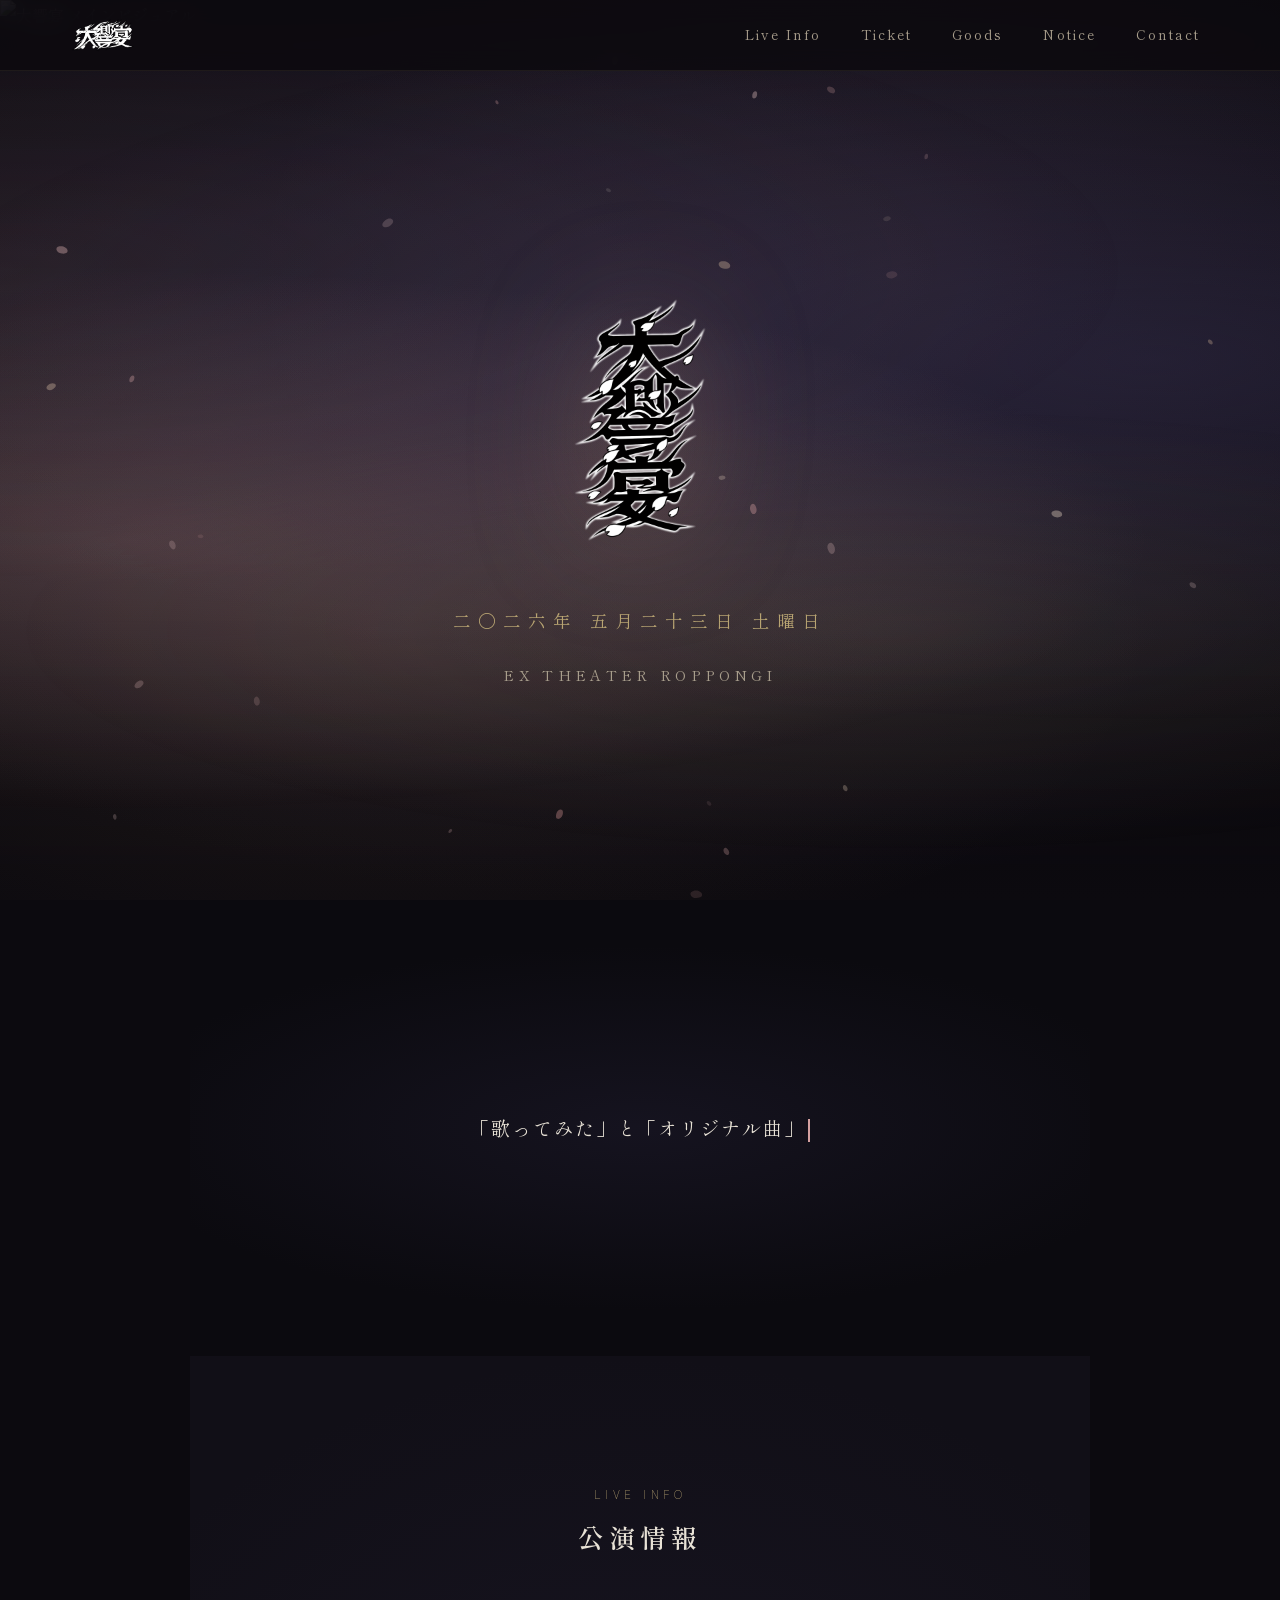
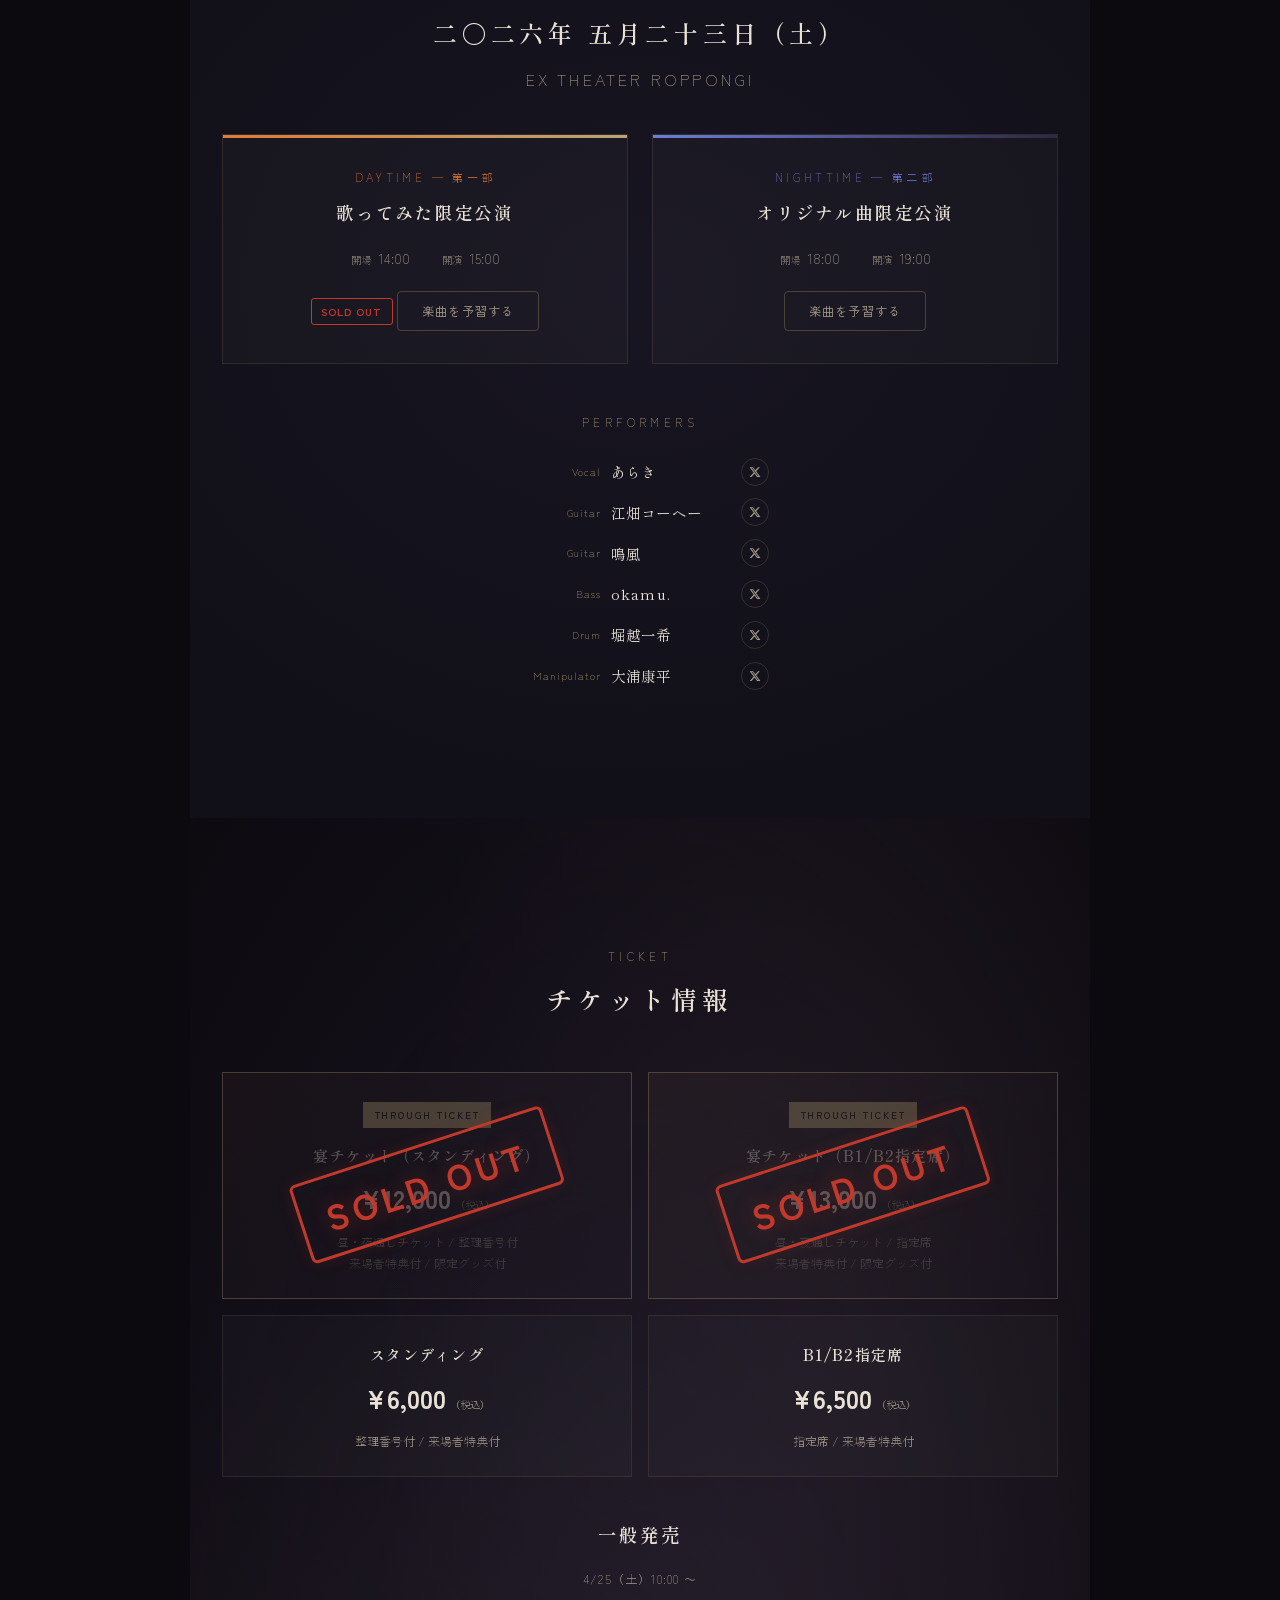
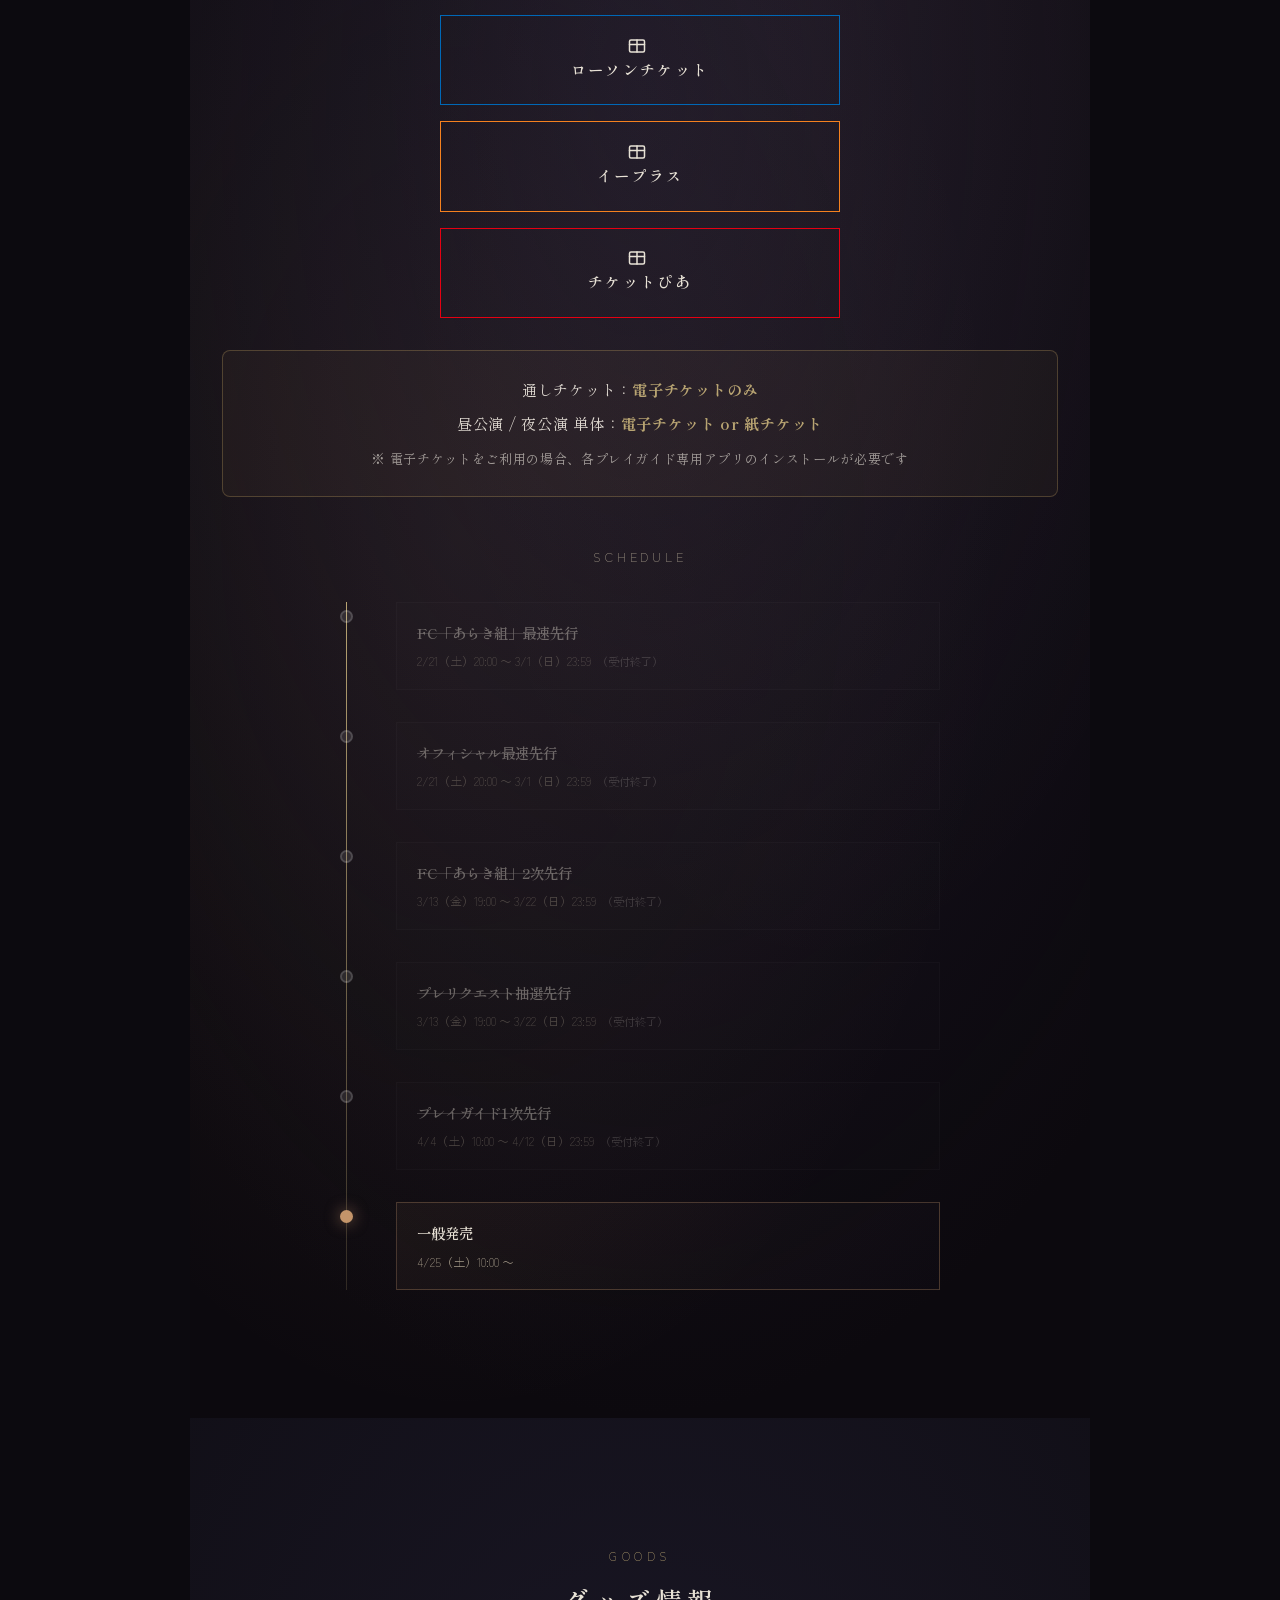
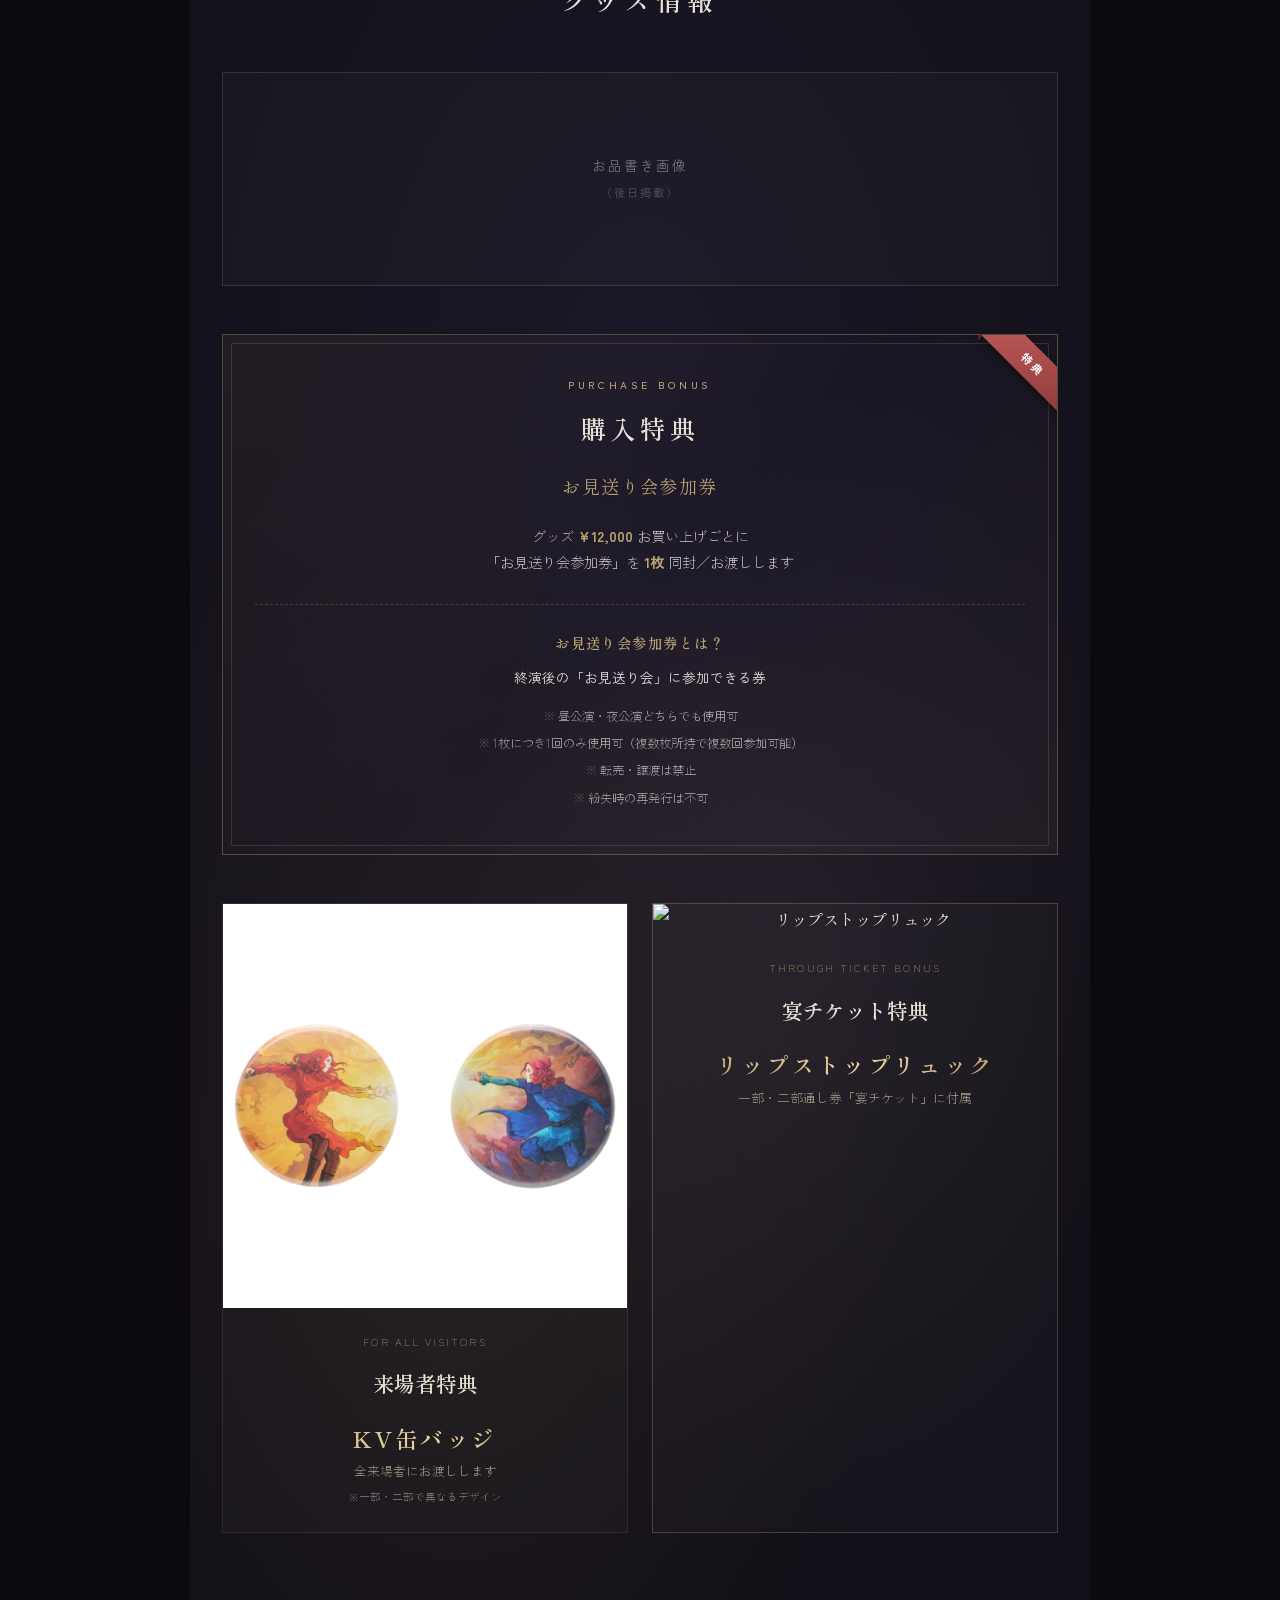
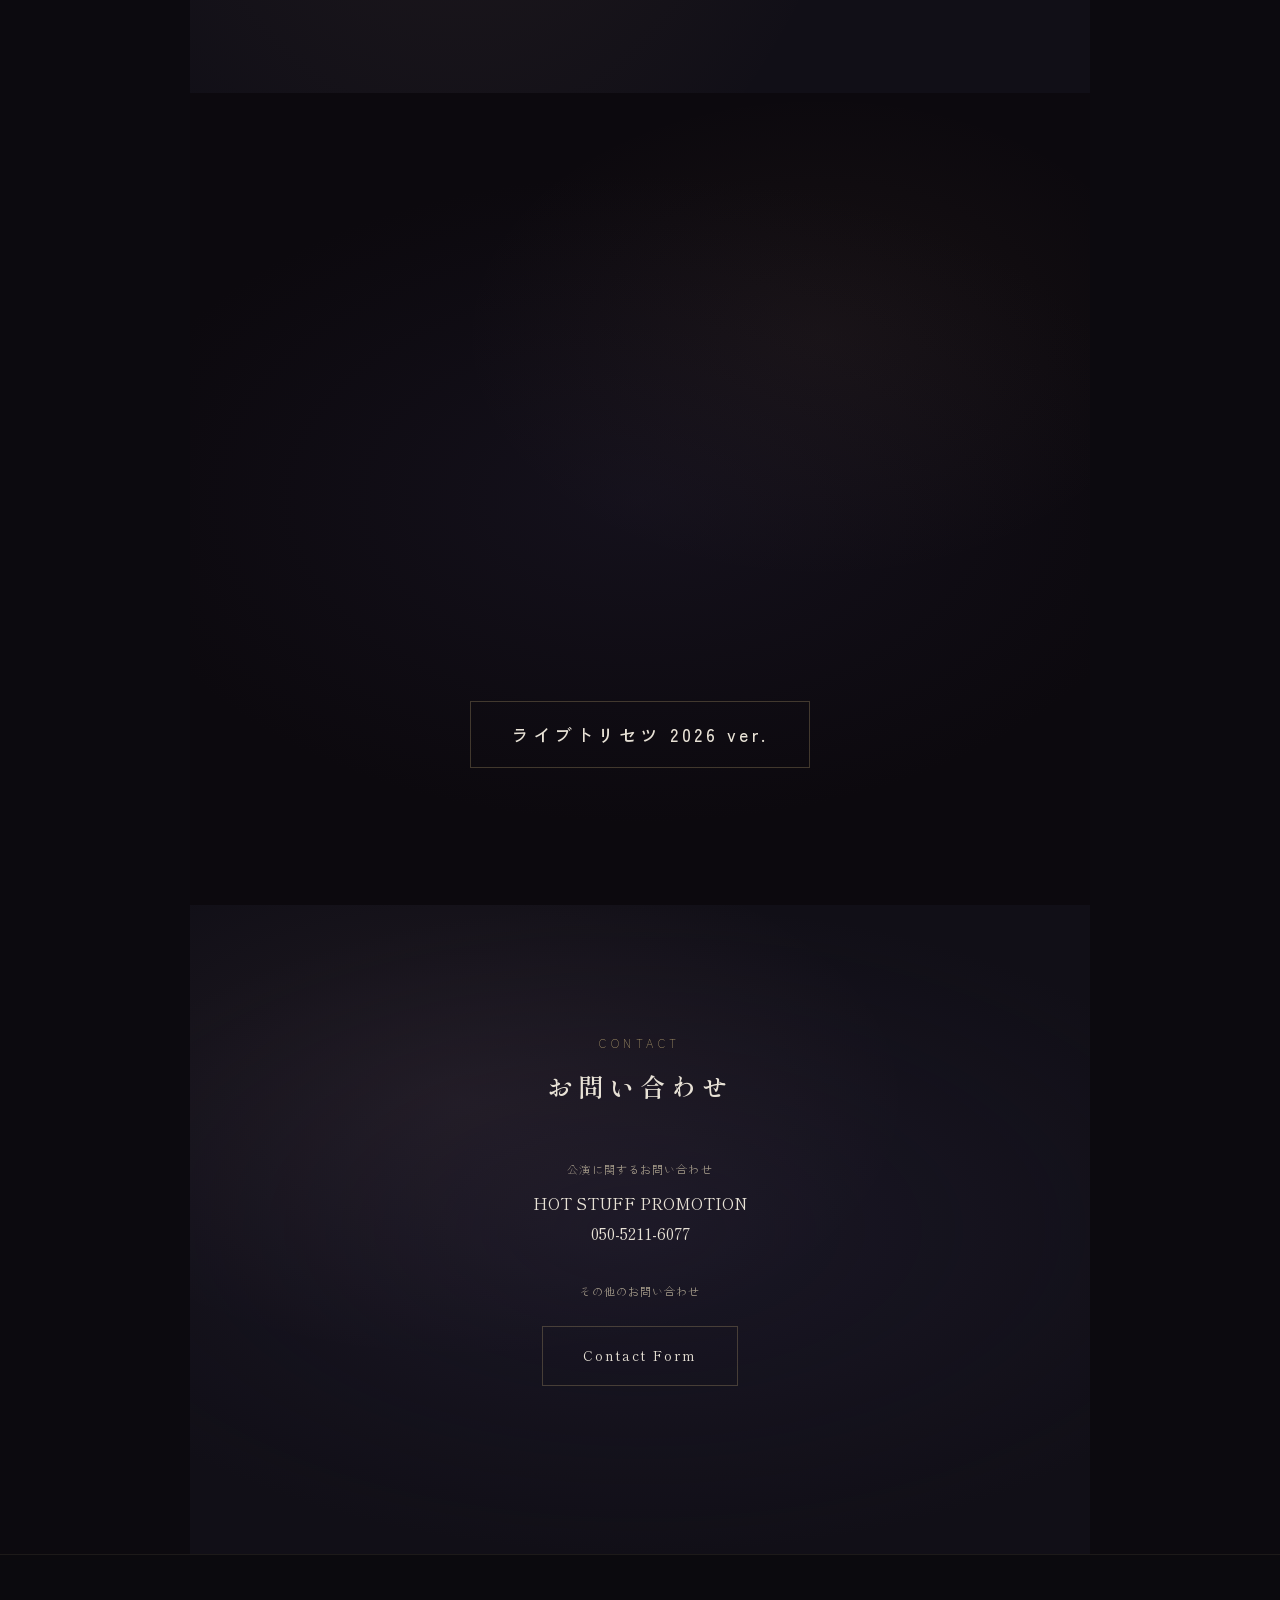
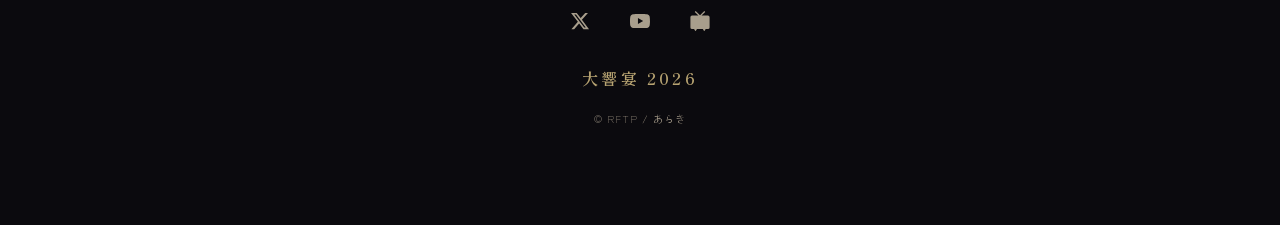
==== commit d675204c: "feat: グッズ告知向けにGoodsセクション再構成 - お品書き画像プレースホルダー追加（img/goods-lineup.jpg 配置で自動切替） - 購入特典カード新設（お見送り会参加券 / " ====
--- a/daikyoen-lp-v6.html
+++ b/daikyoen-lp-v6.html
@@ -1383,11 +1383,237 @@
   color: var(--fg-dim);
 }
 
+/* お品書き画像 */
+.goods-lineup {
+  margin-bottom: 3rem;
+  border: 1px solid rgba(184, 164, 114, 0.2);
+  background: rgba(255, 255, 255, 0.02);
+  overflow: hidden;
+  transition: transform 0.4s ease, box-shadow 0.4s ease;
+}
+
+.goods-lineup:hover {
+  transform: translateY(-3px);
+  box-shadow: 0 15px 40px rgba(0, 0, 0, 0.4);
+}
+
+.goods-lineup img {
+  width: 100%;
+  height: auto;
+  display: block;
+}
+
+/* 購入特典カード（リッチデザイン） */
+.goods-purchase-bonus {
+  position: relative;
+  margin: 3rem 0;
+  padding: 2.5rem 2rem;
+  background: linear-gradient(135deg, rgba(196, 149, 106, 0.08) 0%, rgba(45, 40, 69, 0.08) 50%, rgba(212, 160, 160, 0.06) 100%);
+  border: 1px solid rgba(184, 164, 114, 0.35);
+  overflow: hidden;
+  text-align: center;
+}
+
+.goods-purchase-bonus::before {
+  content: '';
+  position: absolute;
+  top: 0;
+  left: -100%;
+  width: 100%;
+  height: 100%;
+  background: linear-gradient(90deg, transparent, rgba(184, 164, 114, 0.08), transparent);
+  animation: shimmer 5s ease-in-out infinite;
+  pointer-events: none;
+}
+
+.goods-purchase-bonus::after {
+  content: '';
+  position: absolute;
+  top: 8px;
+  left: 8px;
+  right: 8px;
+  bottom: 8px;
+  border: 1px solid rgba(184, 164, 114, 0.2);
+  pointer-events: none;
+}
+
+/* 右上リボン */
+.goods-ribbon {
+  position: absolute;
+  top: 14px;
+  right: -38px;
+  transform: rotate(45deg);
+  background: linear-gradient(135deg, #c45c5c, #8b3a3a);
+  color: #fff;
+  font-family: var(--font-gothic);
+  font-size: 0.7rem;
+  font-weight: 700;
+  letter-spacing: 0.25em;
+  padding: 0.3rem 3rem;
+  box-shadow: 0 3px 10px rgba(0, 0, 0, 0.4);
+  z-index: 2;
+  pointer-events: none;
+}
+
+.goods-ribbon::before,
+.goods-ribbon::after {
+  content: '';
+  position: absolute;
+  top: 100%;
+  border-style: solid;
+  border-width: 3px;
+}
+
+.goods-ribbon::before {
+  left: 0;
+  border-color: #5a2323 #5a2323 transparent transparent;
+}
+
+.goods-ribbon::after {
+  right: 0;
+  border-color: #5a2323 transparent transparent #5a2323;
+}
+
+/* お見送り会参加券の説明ブロック */
+.goods-purchase-bonus-note {
+  margin-top: 1.8rem;
+  padding-top: 1.5rem;
+  border-top: 1px dashed rgba(184, 164, 114, 0.25);
+  text-align: center;
+  position: relative;
+  z-index: 1;
+}
+
+.goods-purchase-bonus-note-title {
+  font-family: var(--font-mincho);
+  font-size: 0.9rem;
+  font-weight: 600;
+  letter-spacing: 0.1em;
+  color: var(--gold);
+  text-align: center;
+  margin-bottom: 0.6rem;
+}
+
+.goods-purchase-bonus-note-lead {
+  font-family: var(--font-gothic);
+  font-size: 0.85rem;
+  font-weight: 400;
+  color: rgba(245, 240, 230, 0.9);
+  text-align: center;
+  margin-bottom: 1rem;
+  line-height: 1.7;
+}
+
+.goods-purchase-bonus-note ul {
+  list-style: none;
+  padding: 0;
+  margin: 0;
+  max-width: 520px;
+  margin-left: auto;
+  margin-right: auto;
+}
+
+.goods-purchase-bonus-note li {
+  font-family: var(--font-gothic);
+  font-size: 0.78rem;
+  font-weight: 300;
+  color: rgba(245, 240, 230, 0.7);
+  line-height: 1.8;
+  margin-bottom: 0.3rem;
+}
+
+.goods-purchase-bonus-note li::before {
+  content: '※ ';
+  color: rgba(184, 164, 114, 0.5);
+}
+
+.goods-purchase-bonus-label {
+  font-family: var(--font-gothic);
+  font-size: 0.65rem;
+  font-weight: 500;
+  letter-spacing: 0.35em;
+  text-transform: uppercase;
+  color: var(--gold);
+  display: block;
+  margin-bottom: 0.6rem;
+  position: relative;
+  z-index: 1;
+}
+
+.goods-purchase-bonus-title {
+  font-family: var(--font-mincho);
+  font-size: clamp(1.2rem, 3.5vw, 1.6rem);
+  font-weight: 600;
+  letter-spacing: 0.15em;
+  margin-bottom: 1rem;
+  position: relative;
+  z-index: 1;
+}
+
+.goods-purchase-bonus-item {
+  font-family: var(--font-mincho);
+  font-size: clamp(1rem, 2.5vw, 1.15rem);
+  font-weight: 400;
+  letter-spacing: 0.08em;
+  color: var(--gold);
+  margin-bottom: 1.2rem;
+  position: relative;
+  z-index: 1;
+}
+
+.goods-purchase-bonus-desc {
+  font-family: var(--font-gothic);
+  font-size: clamp(0.8rem, 2vw, 0.9rem);
+  font-weight: 300;
+  line-height: 1.8;
+  color: rgba(245, 240, 230, 0.85);
+  position: relative;
+  z-index: 1;
+}
+
+.goods-purchase-bonus-desc strong {
+  color: var(--gold);
+  font-weight: 600;
+}
+
+/* 特典画像カード（来場者特典・通し券特典） */
+.goods-benefit-item.has-image {
+  padding: 0;
+  overflow: hidden;
+  display: flex;
+  flex-direction: column;
+}
+
+.goods-benefit-images {
+  display: flex;
+  gap: 0;
+  width: 100%;
+}
+
+.goods-benefit-images img {
+  width: 100%;
+  height: auto;
+  display: block;
+  flex: 1;
+}
+
+.goods-benefit-body {
+  padding: 1.5rem 1.25rem;
+}
+
+.goods-benefit-item.has-image .goods-benefit-label,
+.goods-benefit-item.has-image .goods-benefit-title,
+.goods-benefit-item.has-image .goods-item-name,
+.goods-benefit-item.has-image .goods-benefit-desc {
+  position: relative;
+  z-index: 1;
+}
+
 @media (min-width: 640px) {
   .goods-benefits {
     flex-direction: row;
   }
-  
+
   .goods-benefit-item {
     flex: 1;
   }
@@ -2097,8 +2323,8 @@
     </div>
 
     <div class="ticket-cta animate-on-scroll">
-      <p class="cta-heading">プレイガイド1次先行</p>
-      <p class="cta-heading-sub">4/4（土）10:00 〜 4/12（日）23:59</p>
+      <p class="cta-heading">一般発売</p>
+      <p class="cta-heading-sub">4/25（土）10:00 〜</p>
       <a href="https://l-tike.com/araki/" target="_blank" class="cta-btn ltike">
         <svg class="cta-icon" viewBox="0 0 24 24" fill="none" stroke="currentColor" stroke-width="2" stroke-linecap="round" stroke-linejoin="round"><rect x="2" y="4" width="20" height="16" rx="2"/><path d="M2 10h20"/><path d="M12 4v16"/></svg>
         ローソンチケット
@@ -2152,13 +2378,13 @@
             <p class="timeline-date">3/13（金）19:00 〜 3/22（日）23:59</p>
           </div>
         </div>
-        <div class="timeline-item now-active">
+        <div class="timeline-item ended">
           <div class="timeline-content">
             <p class="timeline-name">プレイガイド1次先行</p>
             <p class="timeline-date">4/4（土）10:00 〜 4/12（日）23:59</p>
           </div>
         </div>
-        <div class="timeline-item">
+        <div class="timeline-item now-active">
           <div class="timeline-content">
             <p class="timeline-name">一般発売</p>
             <p class="timeline-date">4/25（土）10:00 〜</p>
@@ -2184,22 +2410,59 @@
       <h2 class="section-title">グッズ情報</h2>
     </div>
     
-    <div class="goods-benefits animate-on-scroll">
-      <div class="goods-benefit-item">
-        <p class="goods-benefit-label">For All Visitors</p>
-        <p class="goods-benefit-title">来場者特典</p>
-        <p class="goods-item-name">KV缶バッジ</p>
-        <p class="goods-benefit-desc">全来場者にお渡しします<br><small style="color: rgba(245,240,230,0.5);">※一部・二部で異なるデザイン</small></p>
-      </div>
-      <div class="goods-benefit-item featured">
-        <p class="goods-benefit-label">Through Ticket Bonus</p>
-        <p class="goods-benefit-title">限定グッズ</p>
-        <p class="goods-item-name">リップストップリュック</p>
-        <p class="goods-benefit-desc">一部・二部通し券「宴チケット」に付属</p>
+    <!-- お品書き画像 -->
+    <div class="goods-lineup animate-on-scroll">
+      <img src="img/goods-lineup.jpg" alt="大響宴 オフィシャルグッズ お品書き" onerror="this.parentElement.innerHTML='<div style=\'padding:5rem 2rem;text-align:center;color:rgba(245,240,230,0.4);font-family:var(--font-gothic);letter-spacing:0.15em;font-size:0.85rem;\'>お品書き画像<br><small style=\'font-size:0.7rem;opacity:0.6;\'>（後日掲載）</small></div>'">
+    </div>
+
+    <!-- 購入特典 -->
+    <div class="goods-purchase-bonus animate-on-scroll">
+      <div class="goods-ribbon">特典</div>
+      <span class="goods-purchase-bonus-label">Purchase Bonus</span>
+      <h3 class="goods-purchase-bonus-title">購入特典</h3>
+      <p class="goods-purchase-bonus-item">お見送り会参加券</p>
+      <p class="goods-purchase-bonus-desc">
+        グッズ <strong>¥12,000</strong> お買い上げごとに<br>
+        「お見送り会参加券」を <strong>1枚</strong> 同封／お渡しします
+      </p>
+
+      <div class="goods-purchase-bonus-note">
+        <p class="goods-purchase-bonus-note-title">お見送り会参加券とは？</p>
+        <p class="goods-purchase-bonus-note-lead">終演後の「お見送り会」に参加できる券</p>
+        <ul>
+          <li>昼公演・夜公演どちらでも使用可</li>
+          <li>1枚につき1回のみ使用可（複数枚所持で複数回参加可能）</li>
+          <li>転売・譲渡は禁止</li>
+          <li>紛失時の再発行は不可</li>
+        </ul>
       </div>
     </div>
-    
-    <p class="goods-note animate-on-scroll">ライブオフィシャルグッズ詳細は後日発表予定です。</p>
+
+    <!-- 来場者特典・通し券特典 -->
+    <div class="goods-benefits animate-on-scroll">
+      <div class="goods-benefit-item has-image">
+        <div class="goods-benefit-images">
+          <img src="img/badge_1.jpg" alt="KV缶バッジ">
+        </div>
+        <div class="goods-benefit-body">
+          <p class="goods-benefit-label">For All Visitors</p>
+          <p class="goods-benefit-title">来場者特典</p>
+          <p class="goods-item-name">KV缶バッジ</p>
+          <p class="goods-benefit-desc">全来場者にお渡しします<br><small style="color: rgba(245,240,230,0.5);">※一部・二部で異なるデザイン</small></p>
+        </div>
+      </div>
+      <div class="goods-benefit-item featured has-image">
+        <div class="goods-benefit-images">
+          <img src="img/bag.jpg" alt="リップストップリュック">
+        </div>
+        <div class="goods-benefit-body">
+          <p class="goods-benefit-label">Through Ticket Bonus</p>
+          <p class="goods-benefit-title">宴チケット特典</p>
+          <p class="goods-item-name">リップストップリュック</p>
+          <p class="goods-benefit-desc">一部・二部通し券「宴チケット」に付属</p>
+        </div>
+      </div>
+    </div>
   </div>
 </section>
 
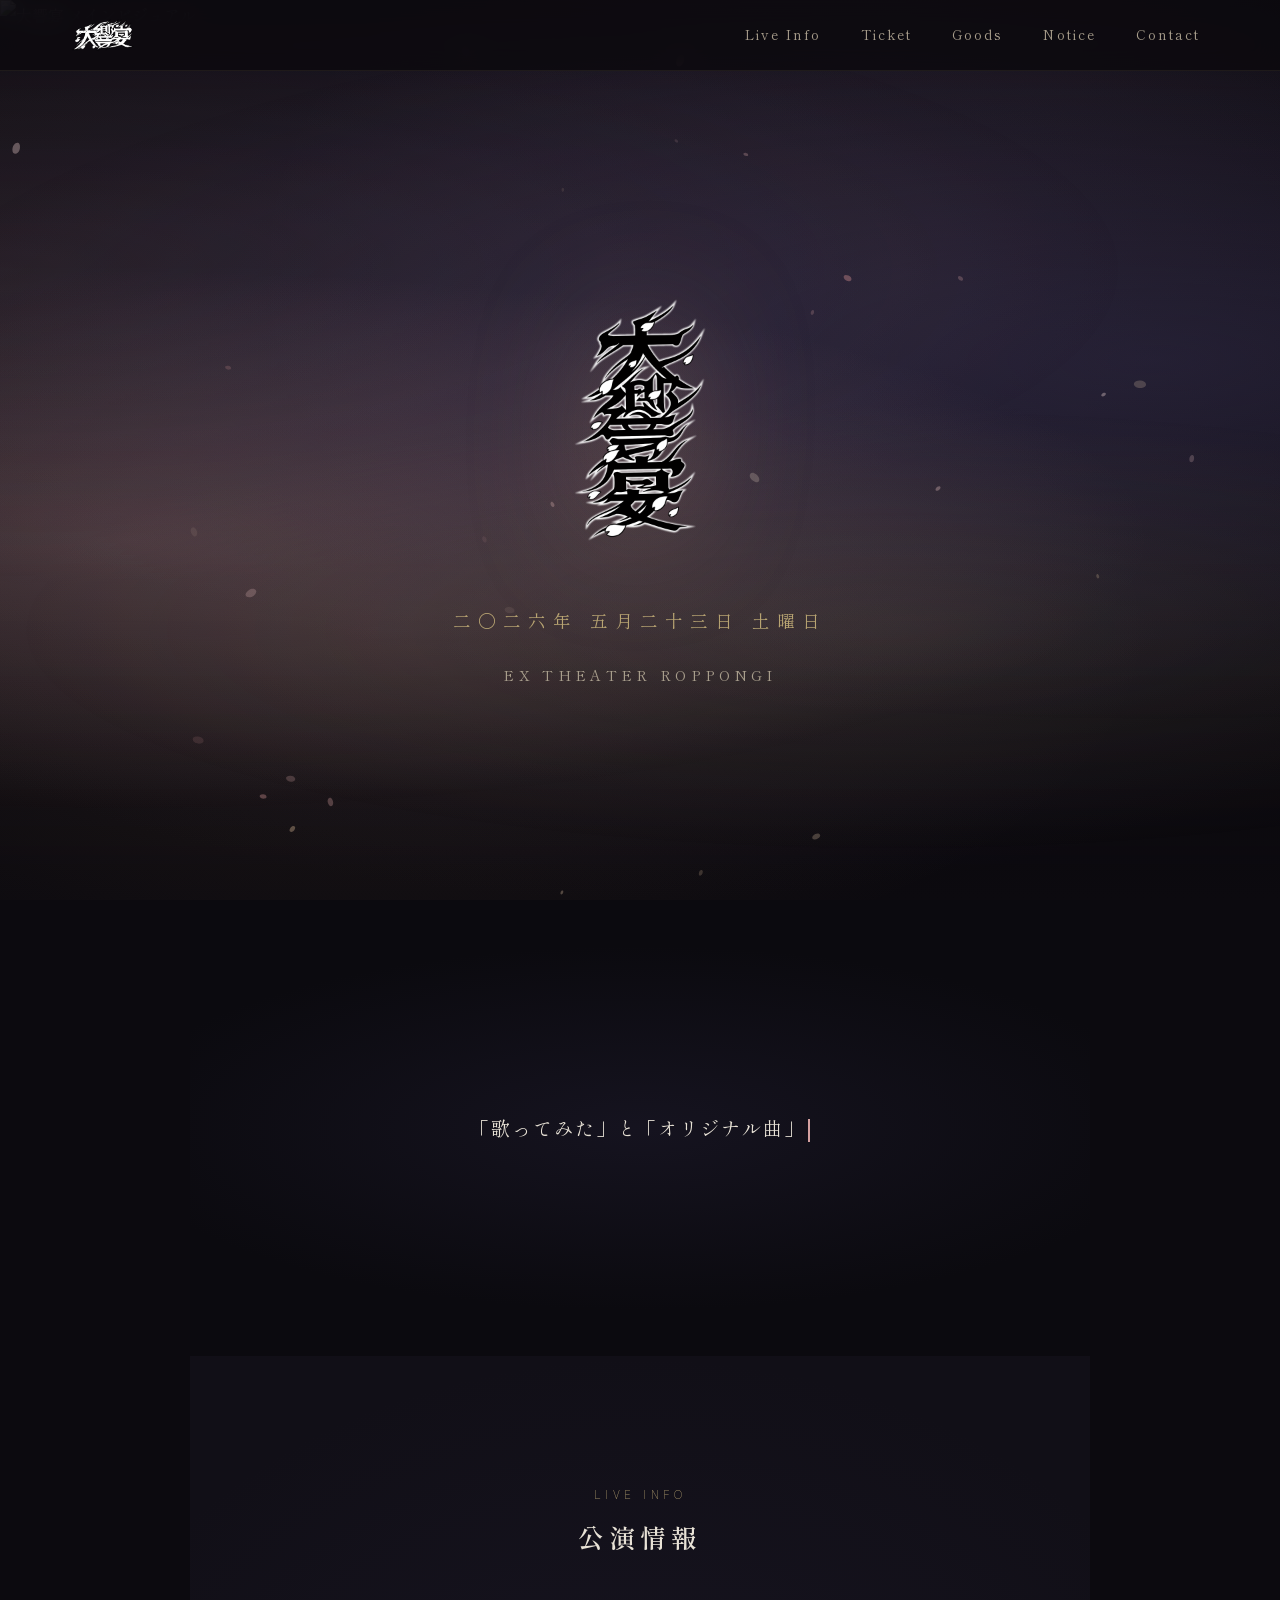
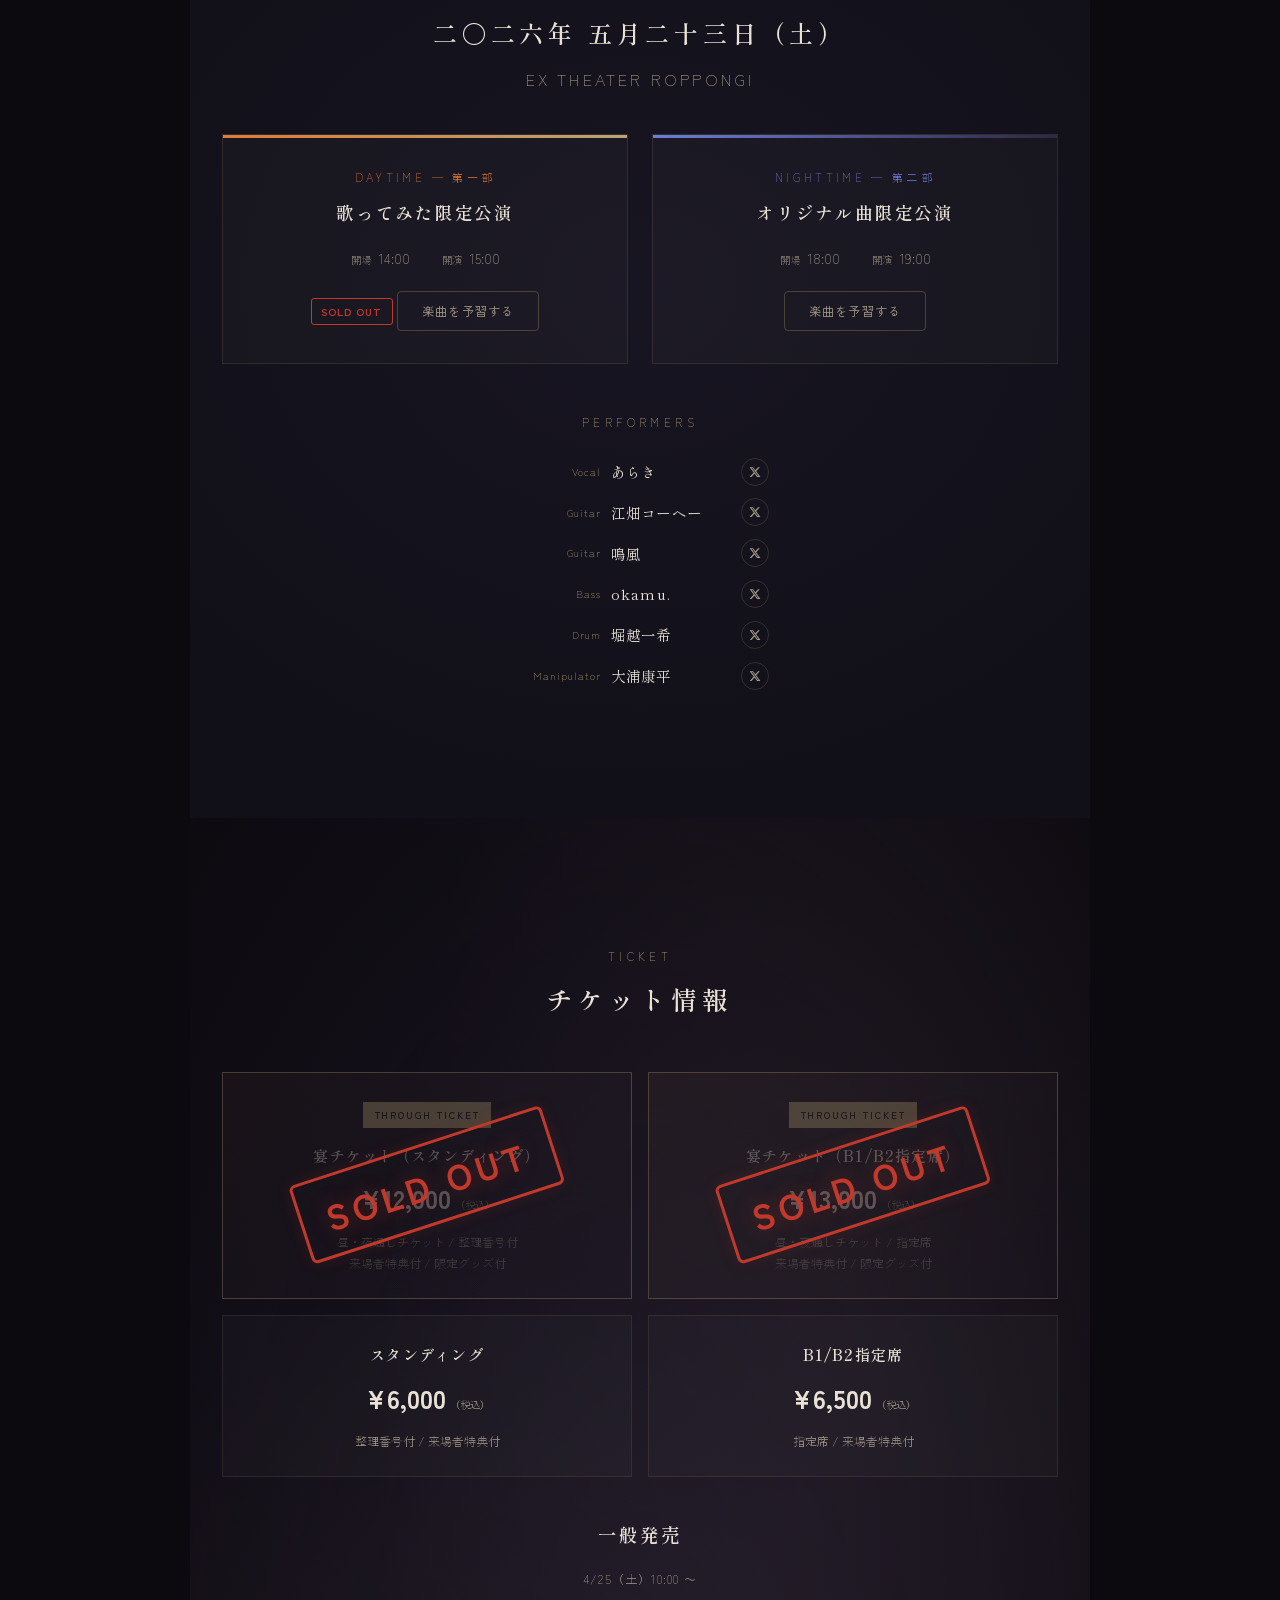
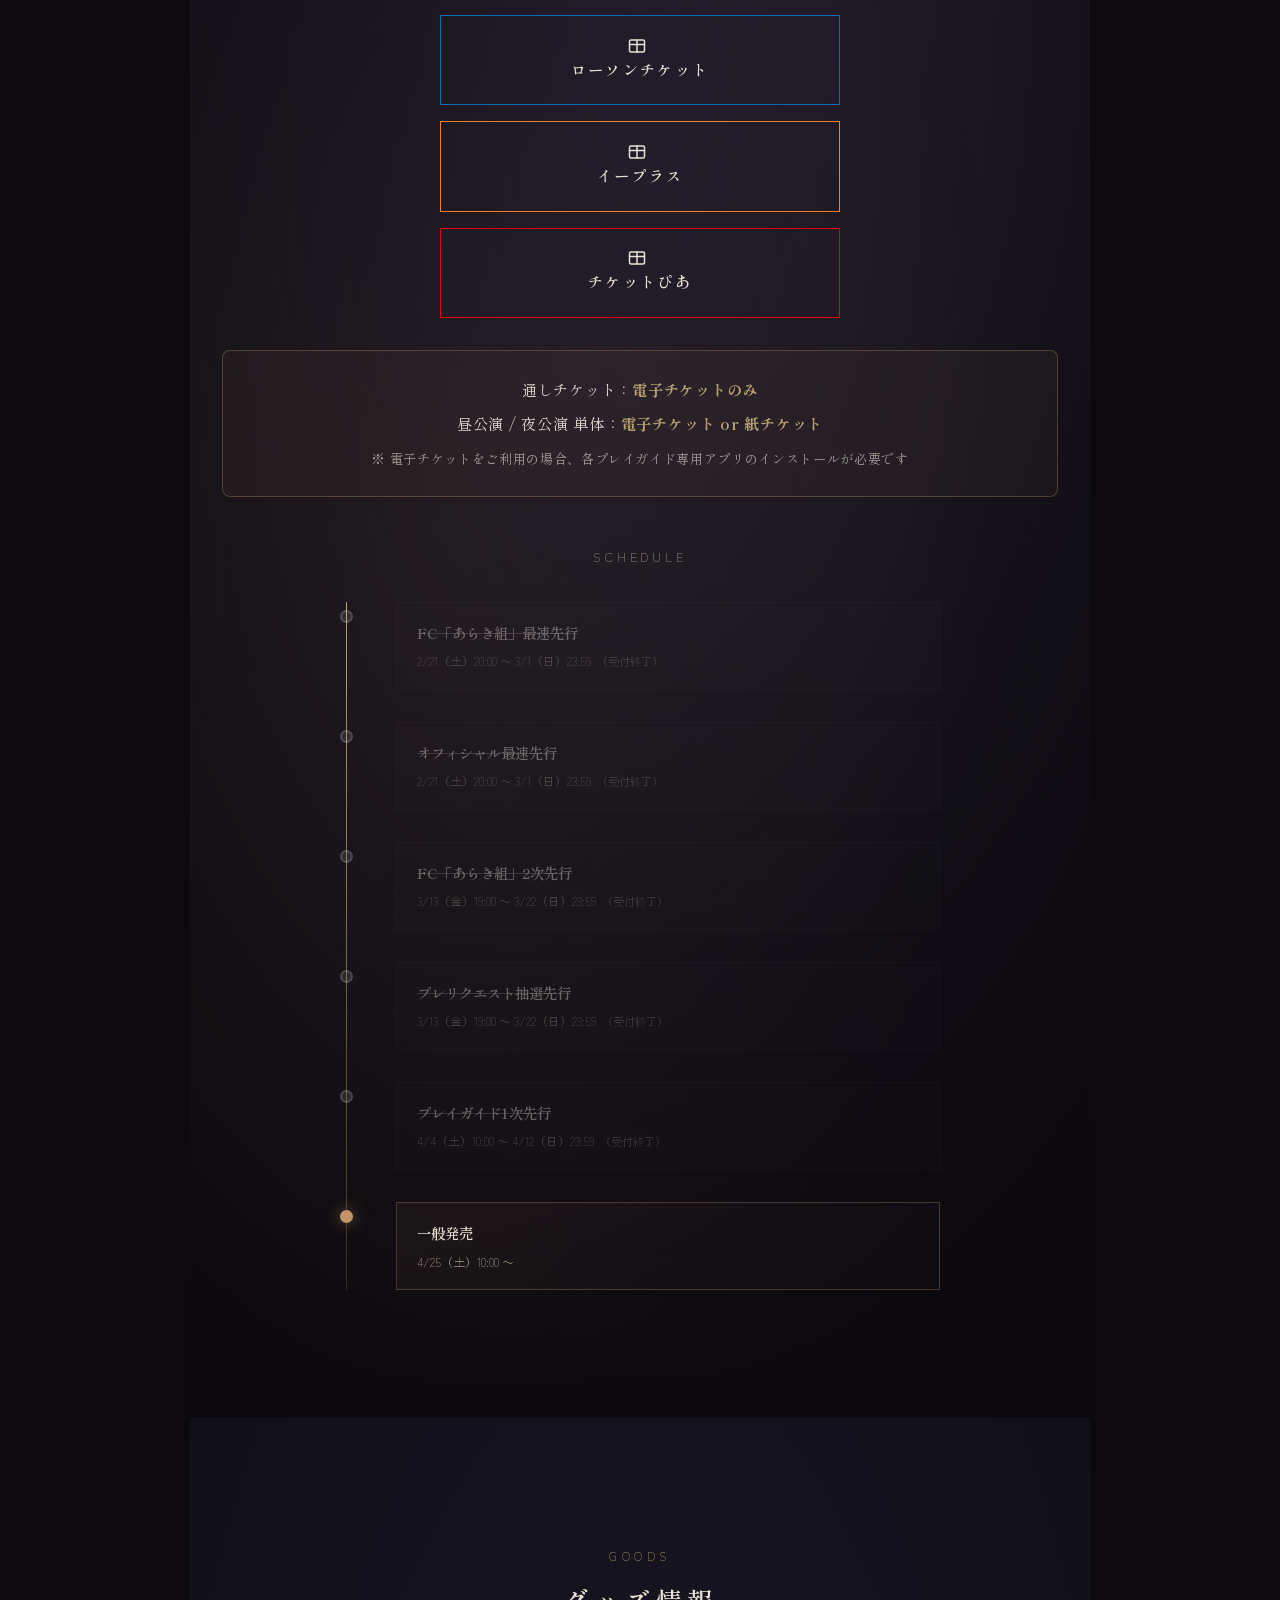
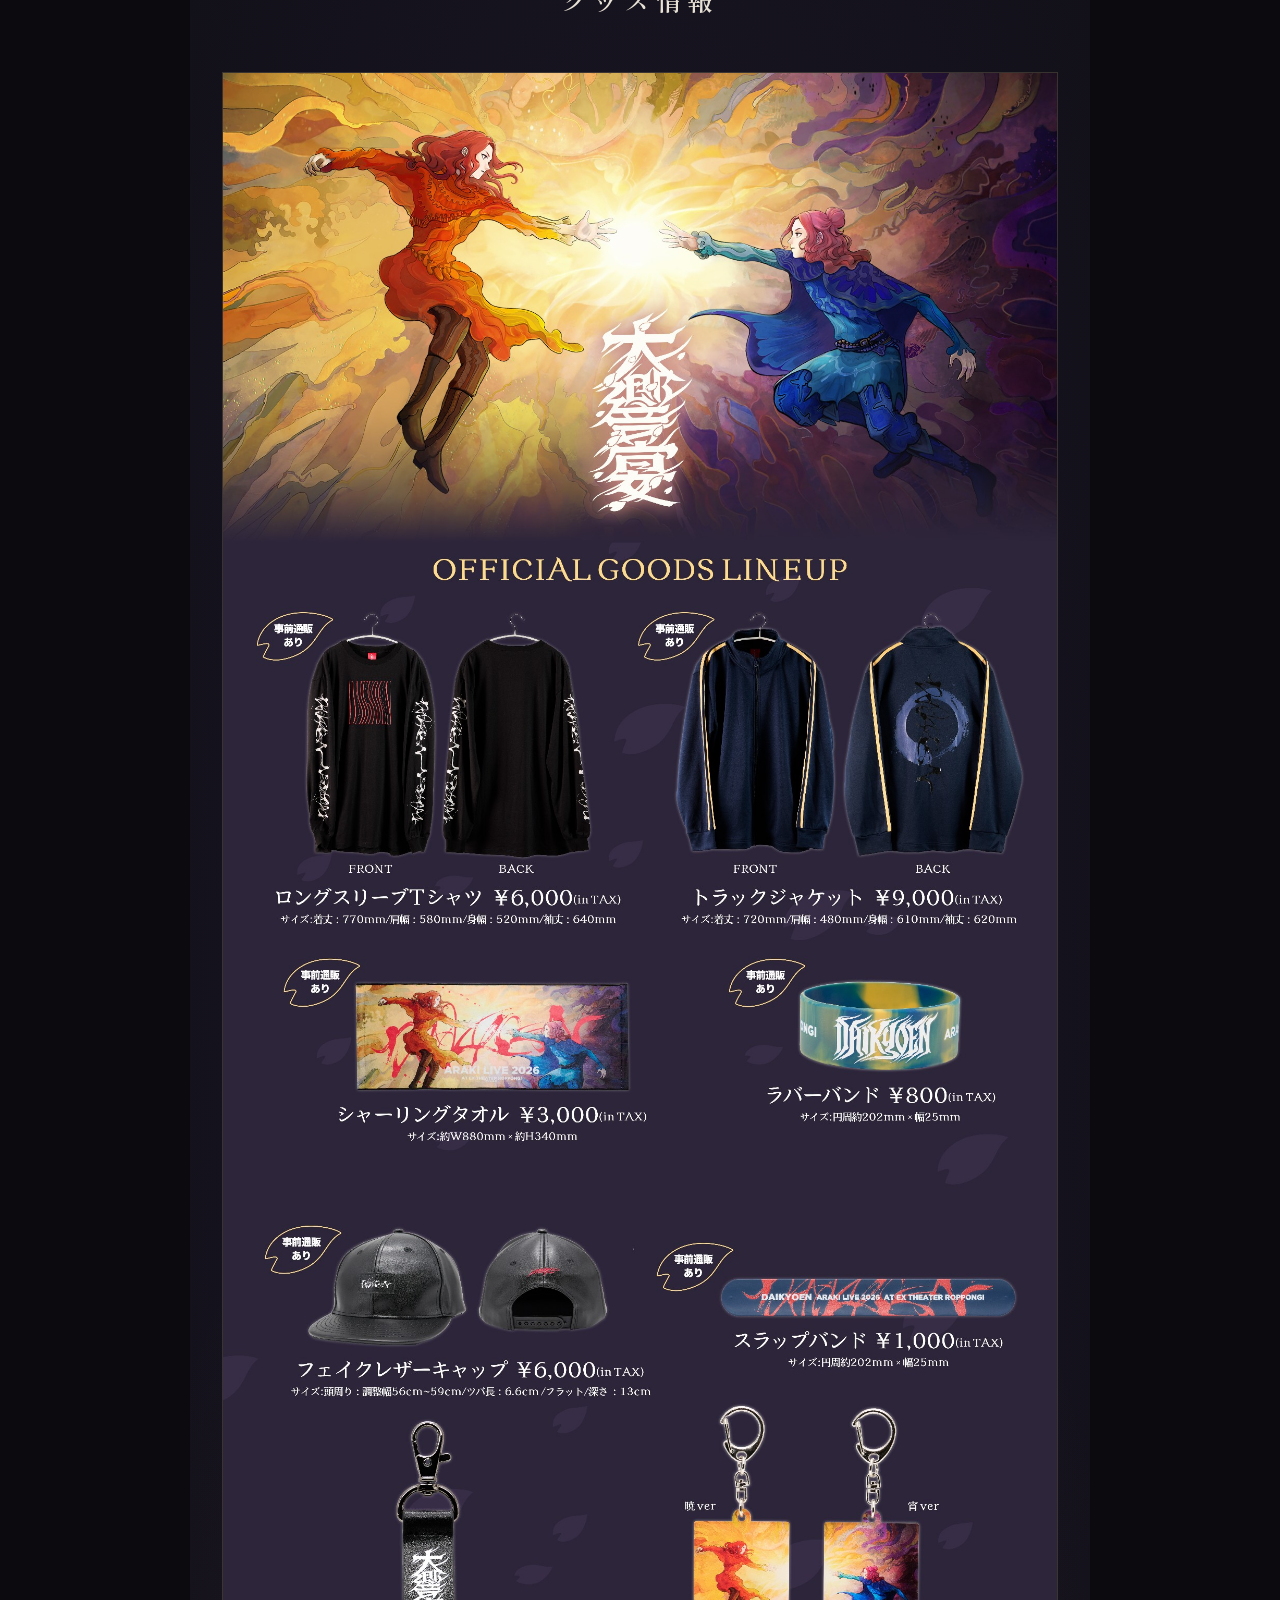
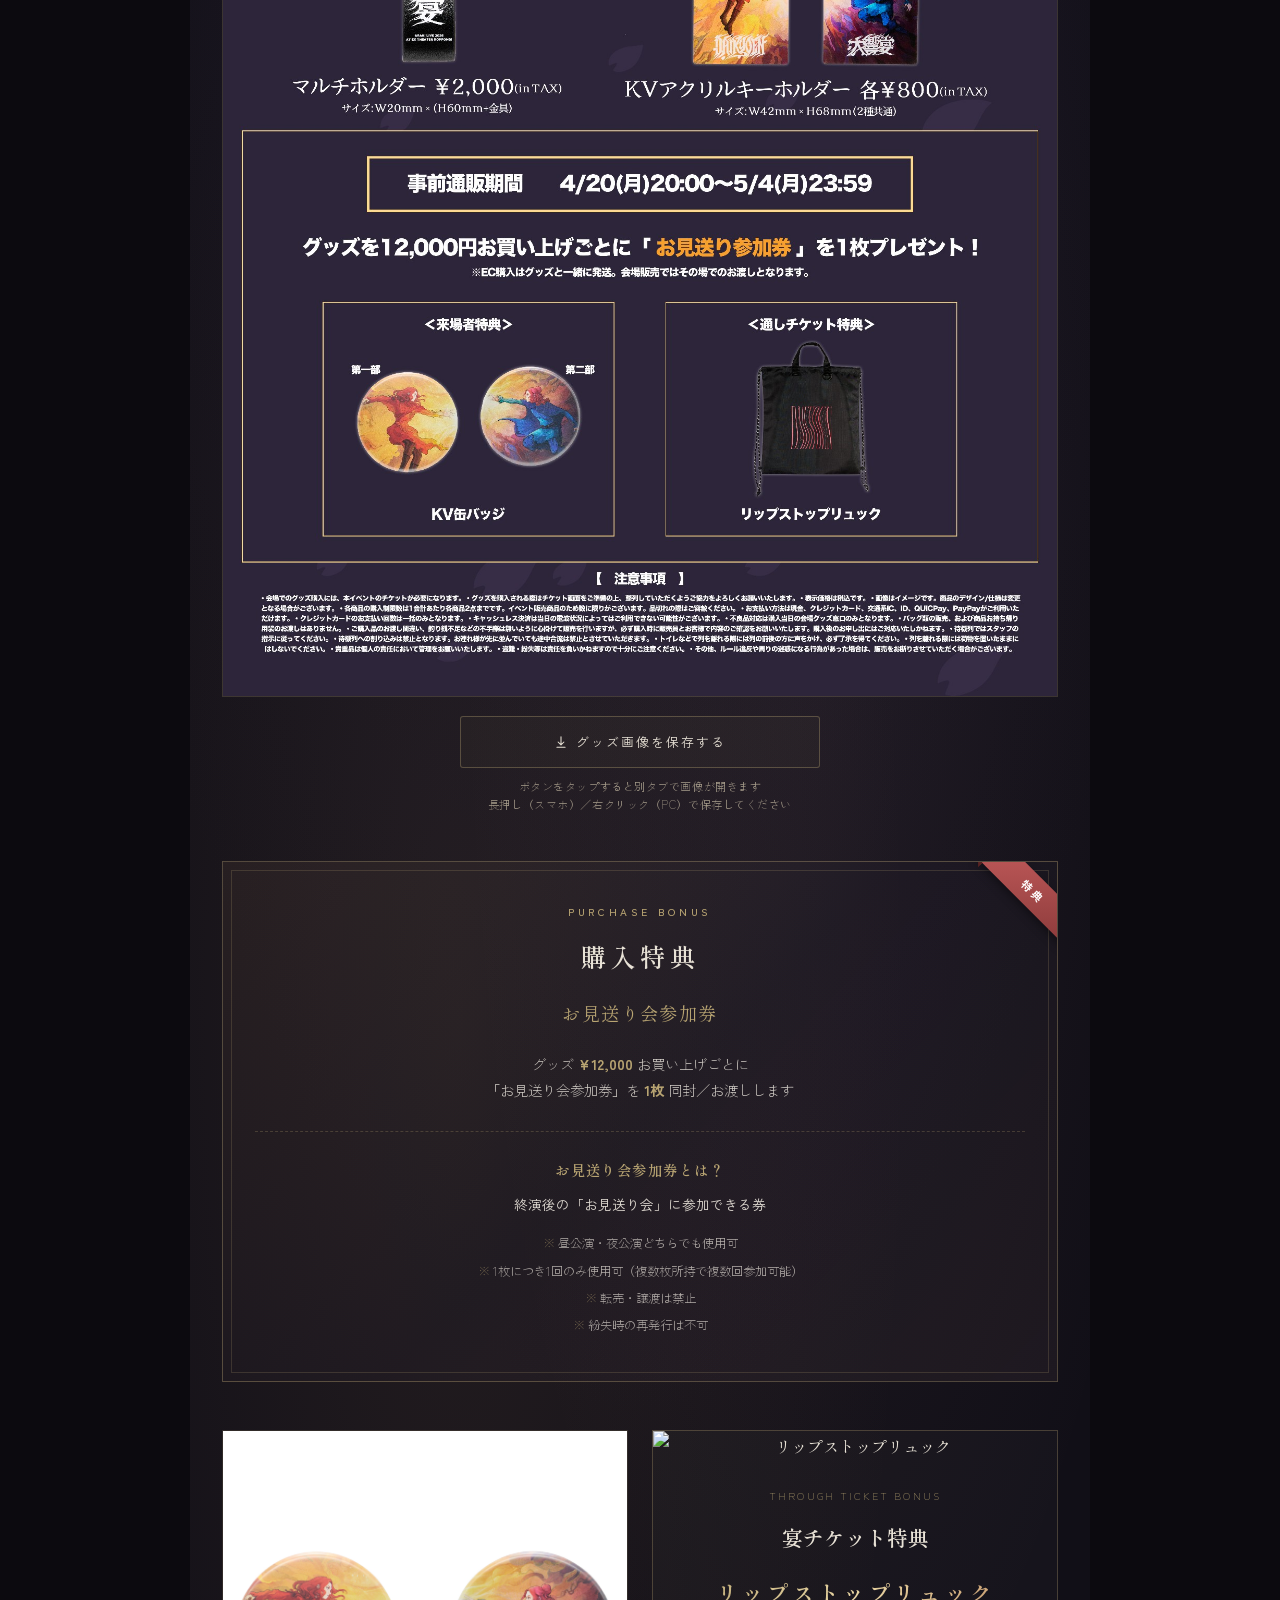
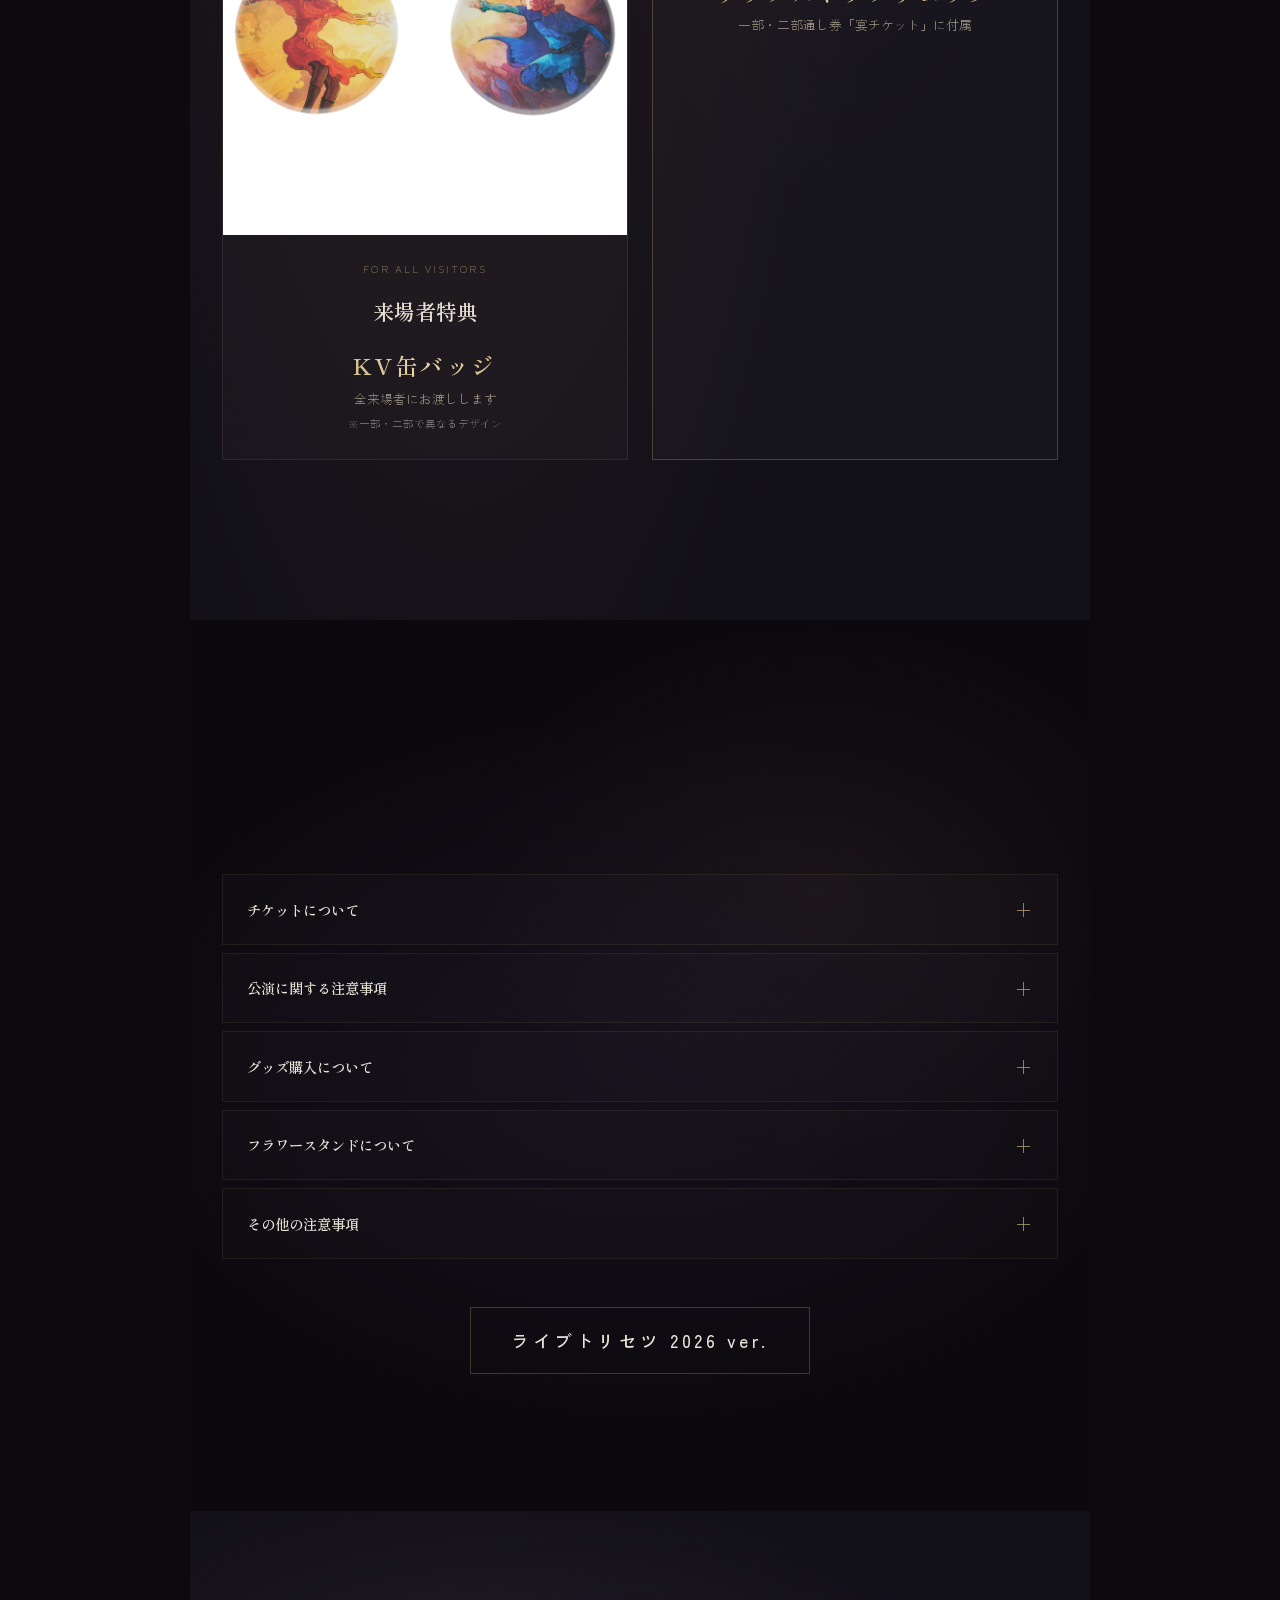
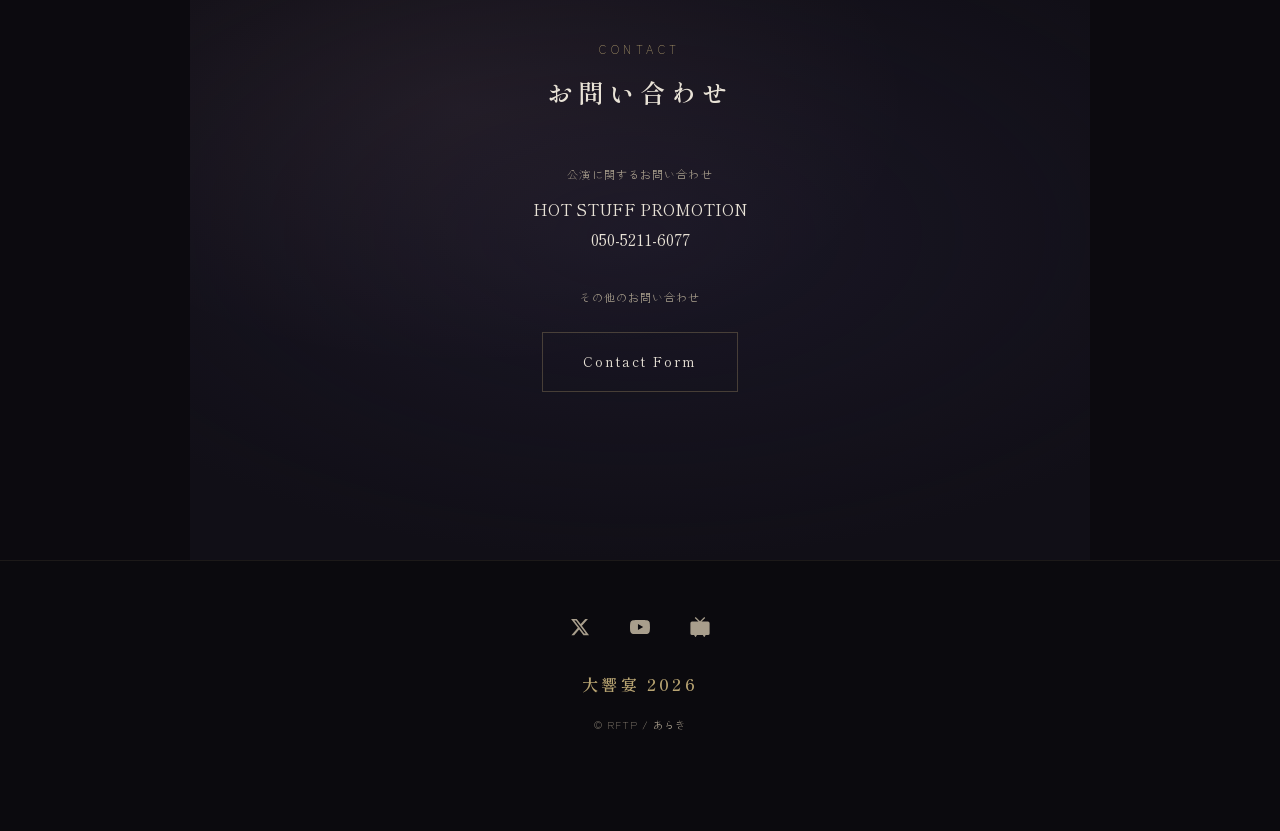
==== commit 32bbbf9f: "feat: お品書き画像追加とグッズ購入注意事項アコーディオン - お品書き画像 goods-lineup.jpg を配置（プレースホルダーから切替） - 「グッズ画像を保存する」ボタン追加（別タブで" ====
--- a/daikyoen-lp-v6.html
+++ b/daikyoen-lp-v6.html
@@ -1385,11 +1385,64 @@
 
 /* お品書き画像 */
 .goods-lineup {
-  margin-bottom: 3rem;
+  margin-bottom: 1.2rem;
   border: 1px solid rgba(184, 164, 114, 0.2);
   background: rgba(255, 255, 255, 0.02);
   overflow: hidden;
   transition: transform 0.4s ease, box-shadow 0.4s ease;
+}
+
+/* お品書き画像ダウンロードボタン */
+.goods-lineup-download {
+  display: flex;
+  flex-direction: column;
+  align-items: center;
+  margin: 0 auto 3rem;
+  max-width: 360px;
+}
+
+.goods-lineup-download-btn {
+  display: inline-flex;
+  align-items: center;
+  justify-content: center;
+  gap: 0.5rem;
+  width: 100%;
+  padding: 0.8rem 1.5rem;
+  font-family: var(--font-gothic);
+  font-size: 0.8rem;
+  font-weight: 400;
+  letter-spacing: 0.15em;
+  color: var(--fg);
+  border: 1px solid rgba(184, 164, 114, 0.35);
+  background: rgba(184, 164, 114, 0.04);
+  border-radius: 3px;
+  transition: all 0.3s ease;
+  text-decoration: none;
+}
+
+.goods-lineup-download-btn:hover {
+  color: var(--gold);
+  border-color: var(--gold);
+  background: rgba(184, 164, 114, 0.1);
+}
+
+.goods-lineup-download-btn svg {
+  width: 14px;
+  height: 14px;
+  stroke: currentColor;
+  fill: none;
+  stroke-width: 1.8;
+}
+
+.goods-lineup-download-note {
+  font-family: var(--font-gothic);
+  font-size: 0.7rem;
+  font-weight: 300;
+  color: var(--fg-dim);
+  margin-top: 0.6rem;
+  letter-spacing: 0.05em;
+  text-align: center;
+  line-height: 1.6;
 }
 
 .goods-lineup:hover {
@@ -2414,6 +2467,18 @@
     <div class="goods-lineup animate-on-scroll">
       <img src="img/goods-lineup.jpg" alt="大響宴 オフィシャルグッズ お品書き" onerror="this.parentElement.innerHTML='<div style=\'padding:5rem 2rem;text-align:center;color:rgba(245,240,230,0.4);font-family:var(--font-gothic);letter-spacing:0.15em;font-size:0.85rem;\'>お品書き画像<br><small style=\'font-size:0.7rem;opacity:0.6;\'>（後日掲載）</small></div>'">
     </div>
+    <div class="goods-lineup-download animate-on-scroll">
+      <a href="img/goods-lineup.jpg" target="_blank" rel="noopener" class="goods-lineup-download-btn">
+        <svg viewBox="0 0 24 24" xmlns="http://www.w3.org/2000/svg">
+          <path d="M12 3v13M7 12l5 5 5-5M5 21h14" stroke-linecap="round" stroke-linejoin="round"/>
+        </svg>
+        グッズ画像を保存する
+      </a>
+      <p class="goods-lineup-download-note">
+        ボタンをタップすると別タブで画像が開きます<br>
+        長押し（スマホ）／右クリック（PC）で保存してください
+      </p>
+    </div>
 
     <!-- 購入特典 -->
     <div class="goods-purchase-bonus animate-on-scroll">
@@ -2508,6 +2573,32 @@
           <li>鋭利なアクセサリー、長いチェーンやストラップは接触事故防止のため着用をお控えください</li>
           <li>極端に大きな帽子や装飾は後方のお客様の視界を遮るためご遠慮ください</li>
           <li>客席内での撮影/録音/録画行為は一切禁止とさせていただきます</li>
+        </ul>
+      </div>
+    </details>
+    <details class="notice-item">
+      <summary>グッズ購入について</summary>
+      <div class="notice-item-content">
+        <ul>
+          <li>会場でのグッズ購入には、本イベントのチケットが必要になります。</li>
+          <li>グッズを購入される際はチケット画面をご準備の上、整列していただくようご協力をよろしくお願いいたします。</li>
+          <li>表示価格は税込です。</li>
+          <li>画像はイメージです。商品のデザイン／仕様は変更となる場合がございます。</li>
+          <li>バッグ類の販売、および商品お持ち帰り用の袋お渡しはありません。</li>
+          <li>イベント販売商品のため数に限りがございます。品切れの際はご容赦ください。</li>
+          <li>お支払い方法は現金、クレジットカード、交通系IC、iD、QUICPay、PayPayがご利用いただけます。</li>
+          <li>クレジットカードのお支払い回数は一括のみとなります。</li>
+          <li>キャッシュレス決済は当日の電波状況によってはご利用できない可能性がございます。</li>
+          <li>不良品対応は購入当日の会場グッズ窓口のみとなります。</li>
+          <li>各商品の購入制限数は1会計あたり各商品2点までとなります。</li>
+          <li>ご購入品のお渡し間違い、釣り銭不足などの不手際は無いように心掛けて販売を行いますが、必ず購入時に販売員とお客様で内容のご確認をお願いいたします。購入後のお申し出にはご対応いたしかねます。</li>
+          <li>待機列ではスタッフの指示に従ってください。</li>
+          <li>待機列への割り込みは禁止となります。お連れ様が先に並んでいても途中合流は禁止とさせていただきます。</li>
+          <li>トイレなどで列を離れる際には列の前後の方に声をかけ、必ず了承を得てください。</li>
+          <li>列を離れる際には荷物を置いたままにはしないでください。</li>
+          <li>貴重品は個人の責任において管理をお願いいたします。</li>
+          <li>盗難・紛失等は責任を負いかねますので十分にご注意ください。</li>
+          <li>その他、ルール違反や周りの迷惑になる行為があった場合は、販売をお断りさせていただく場合がございます。</li>
         </ul>
       </div>
     </details>
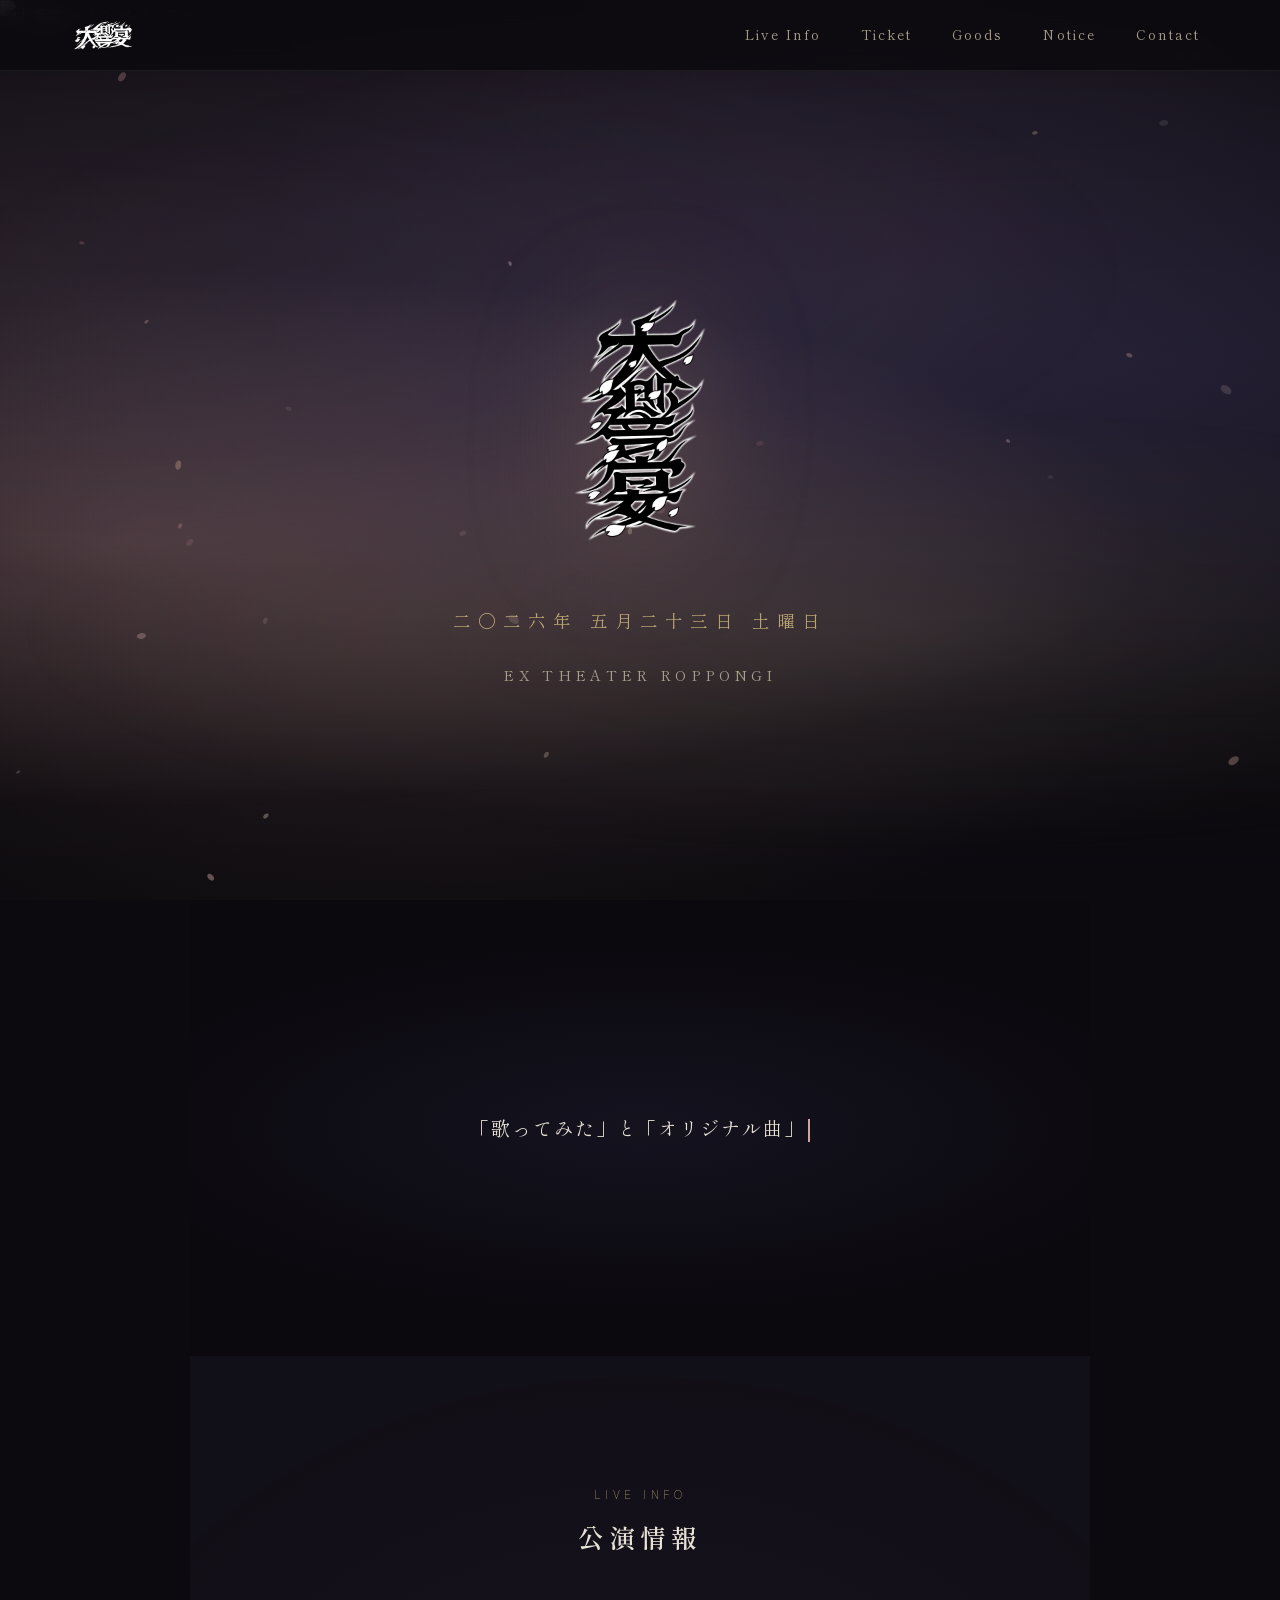
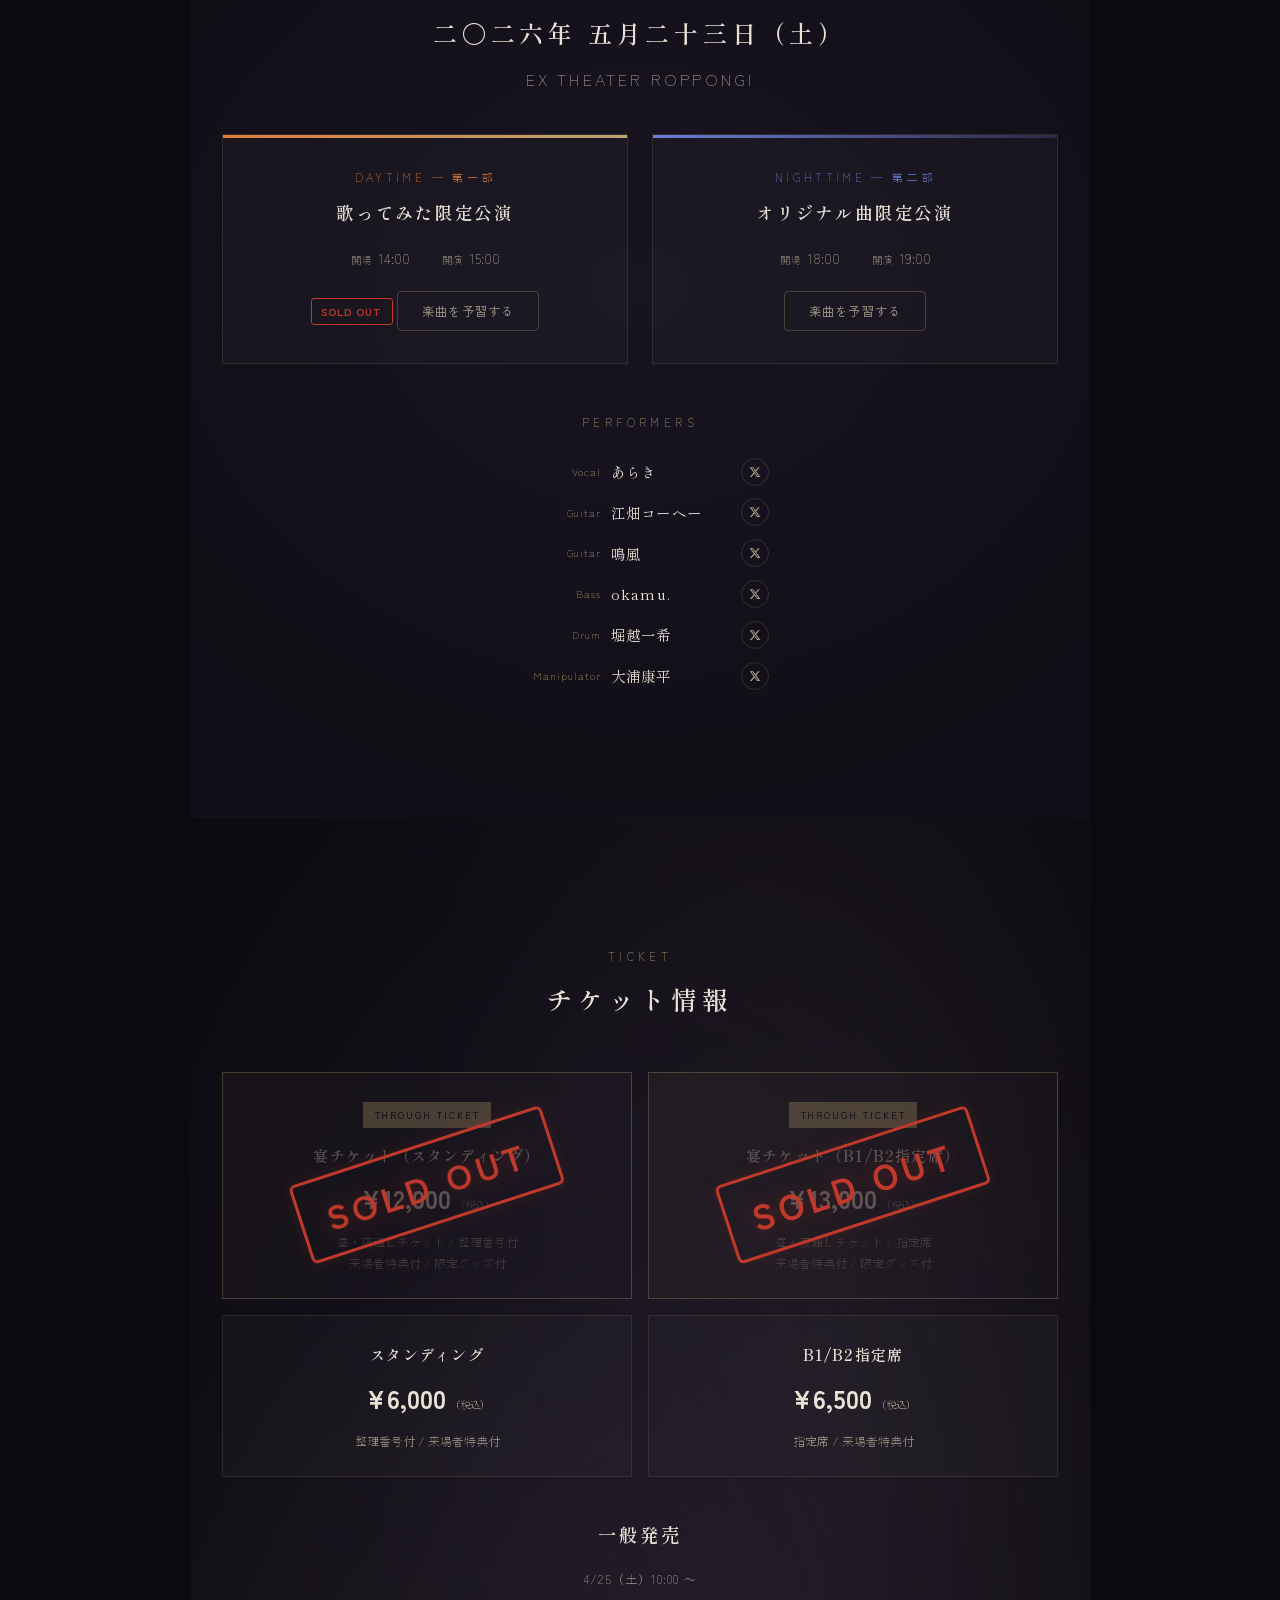
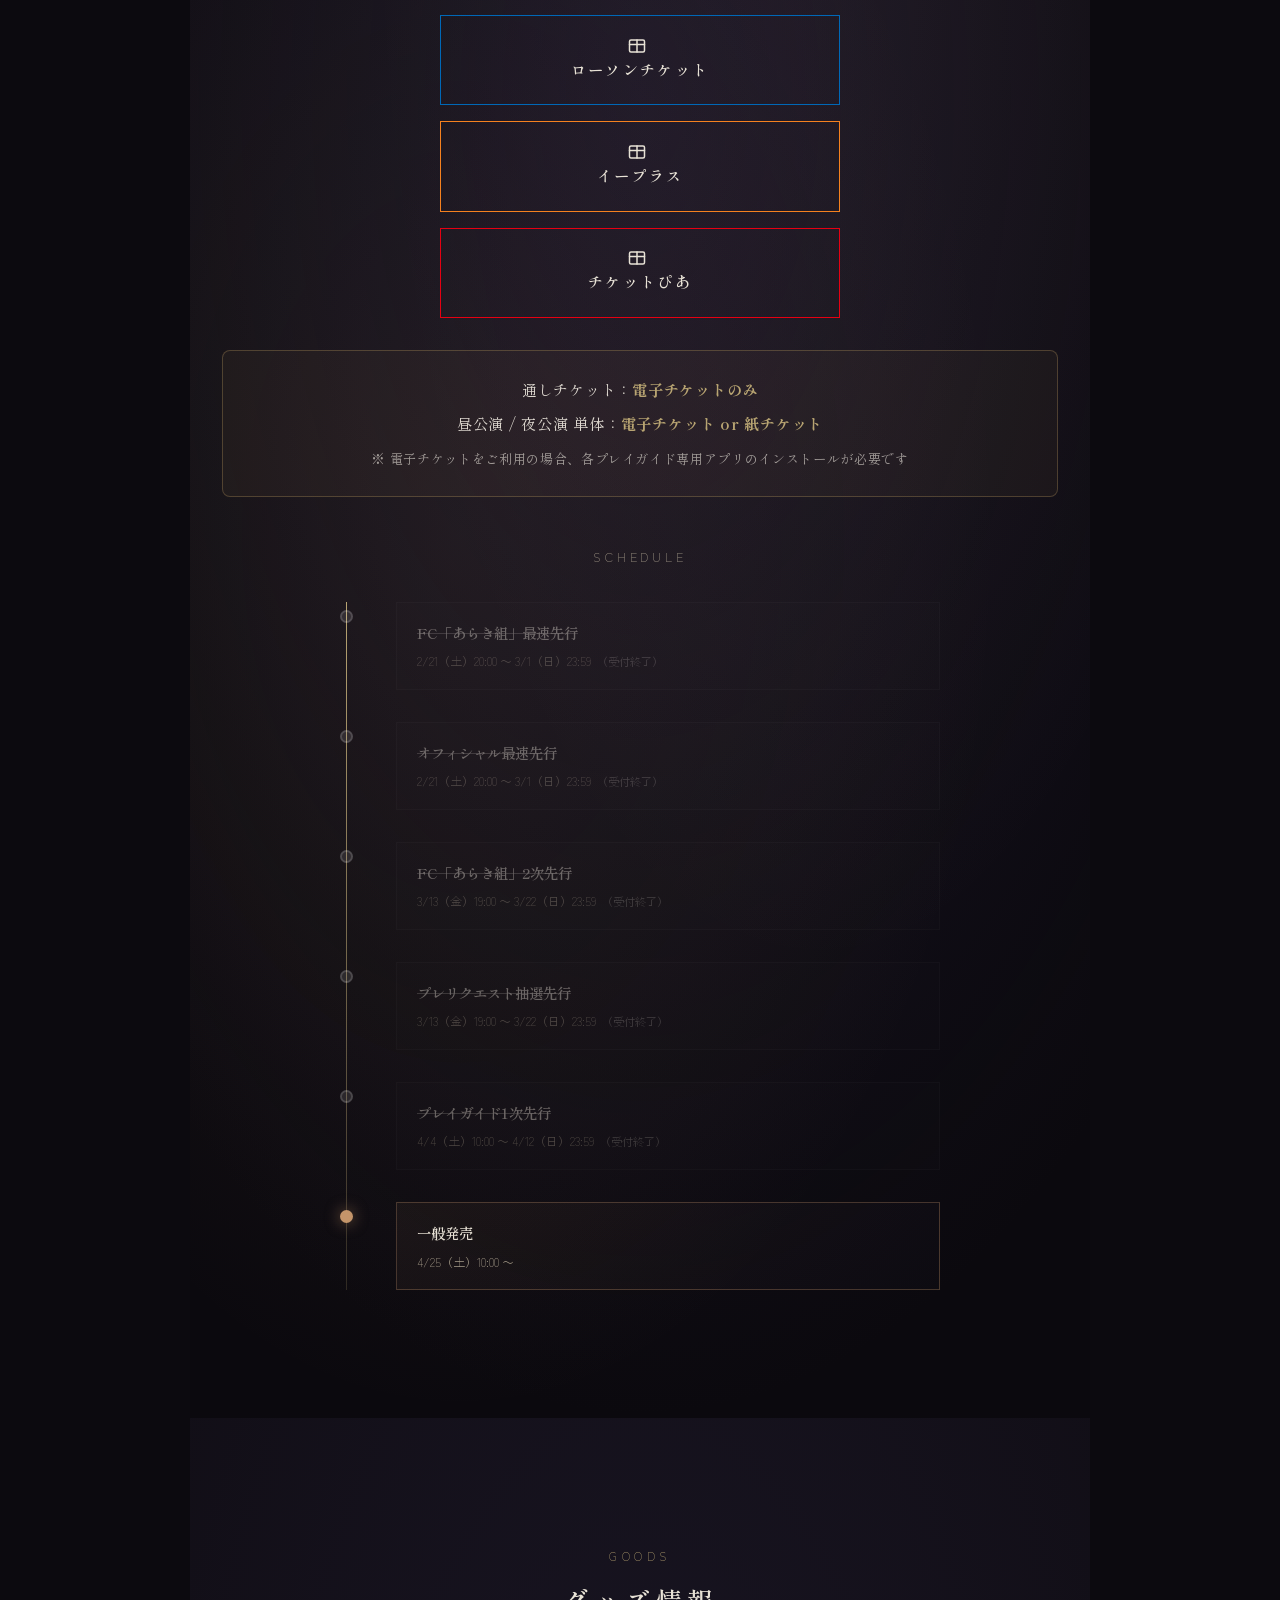
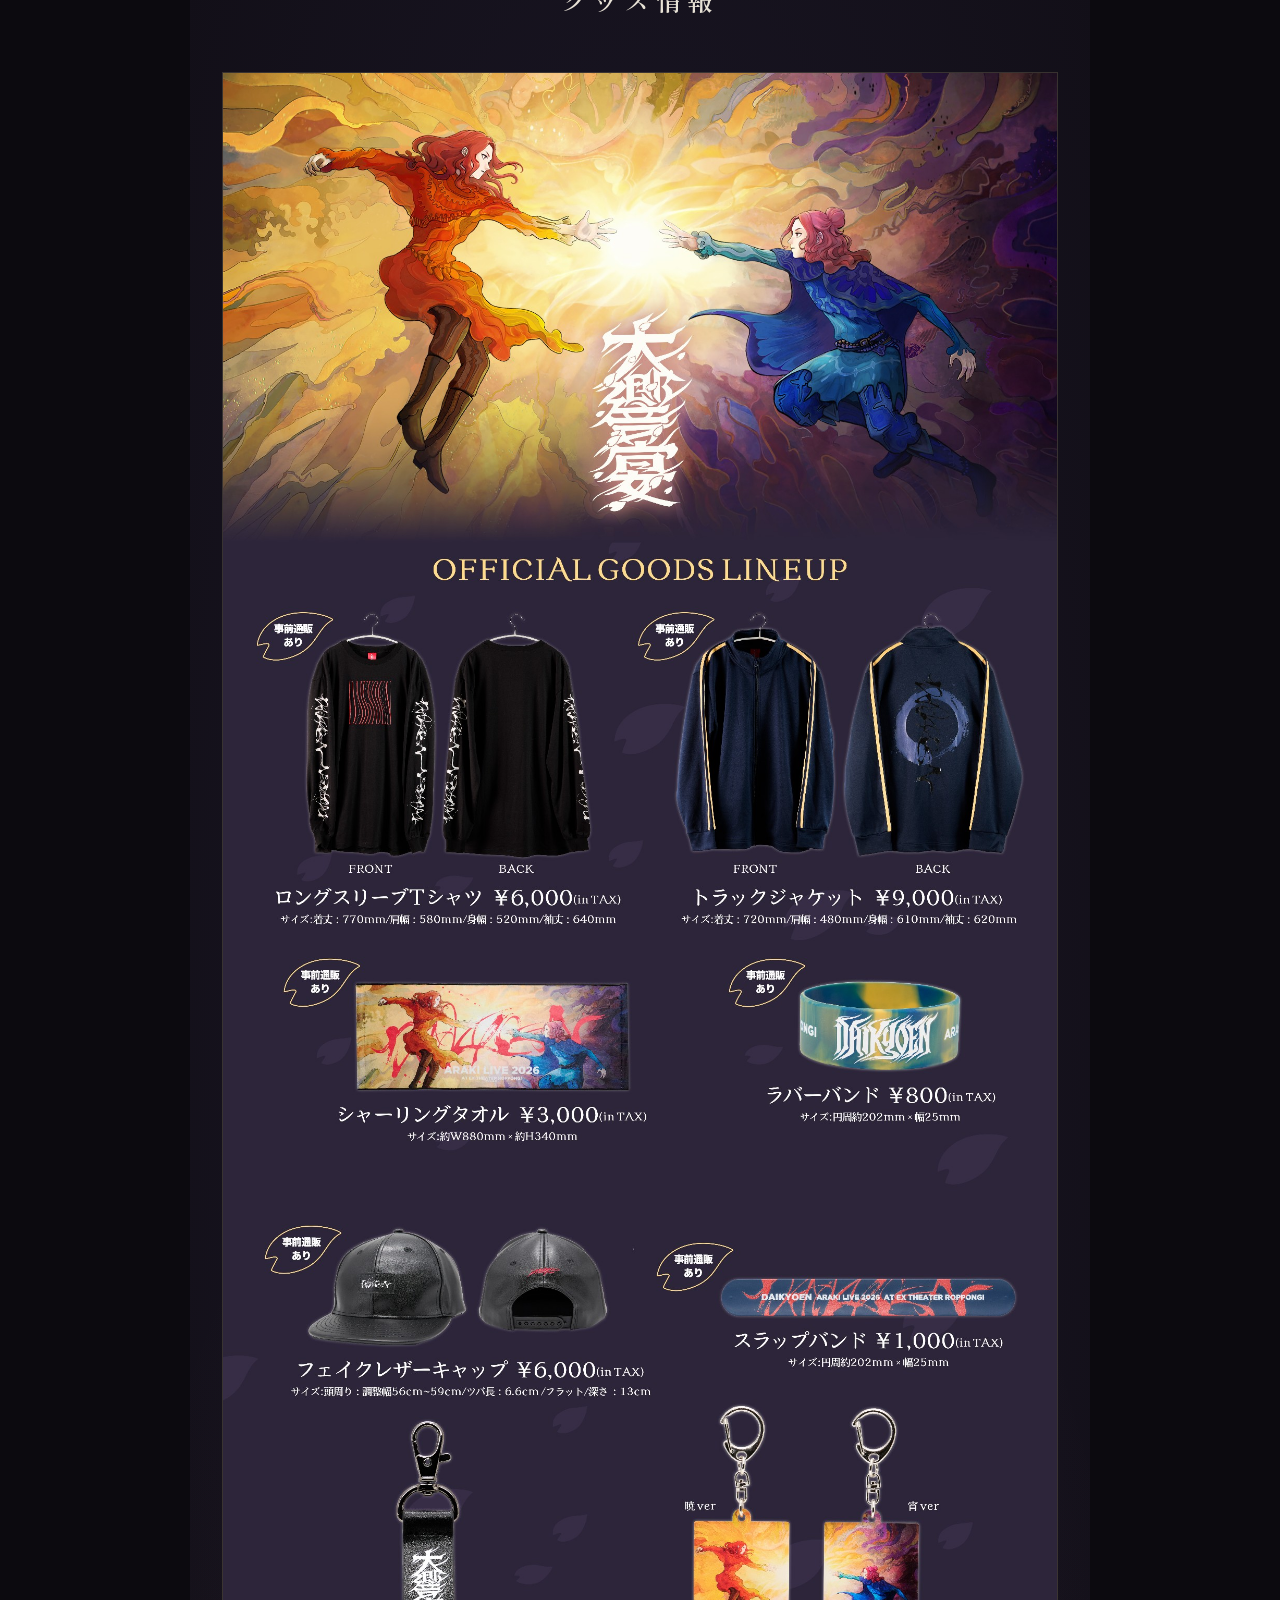
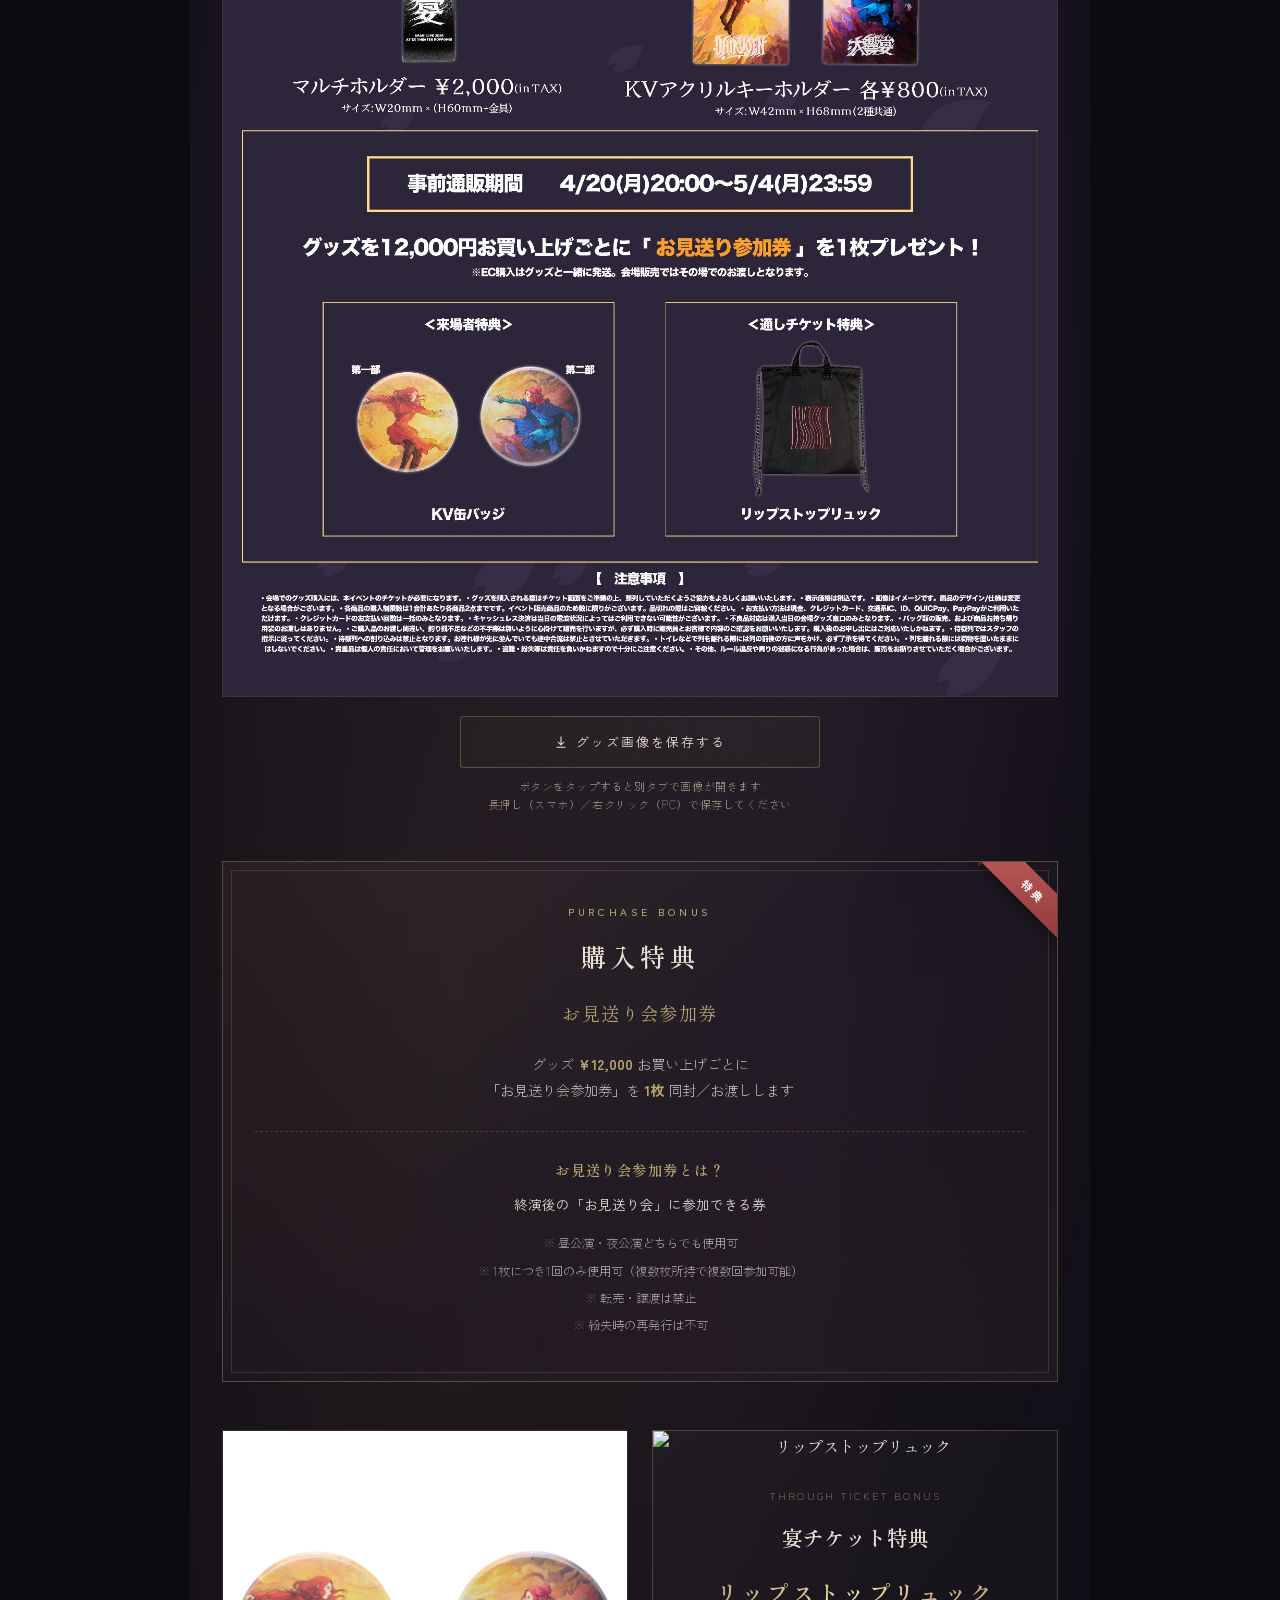
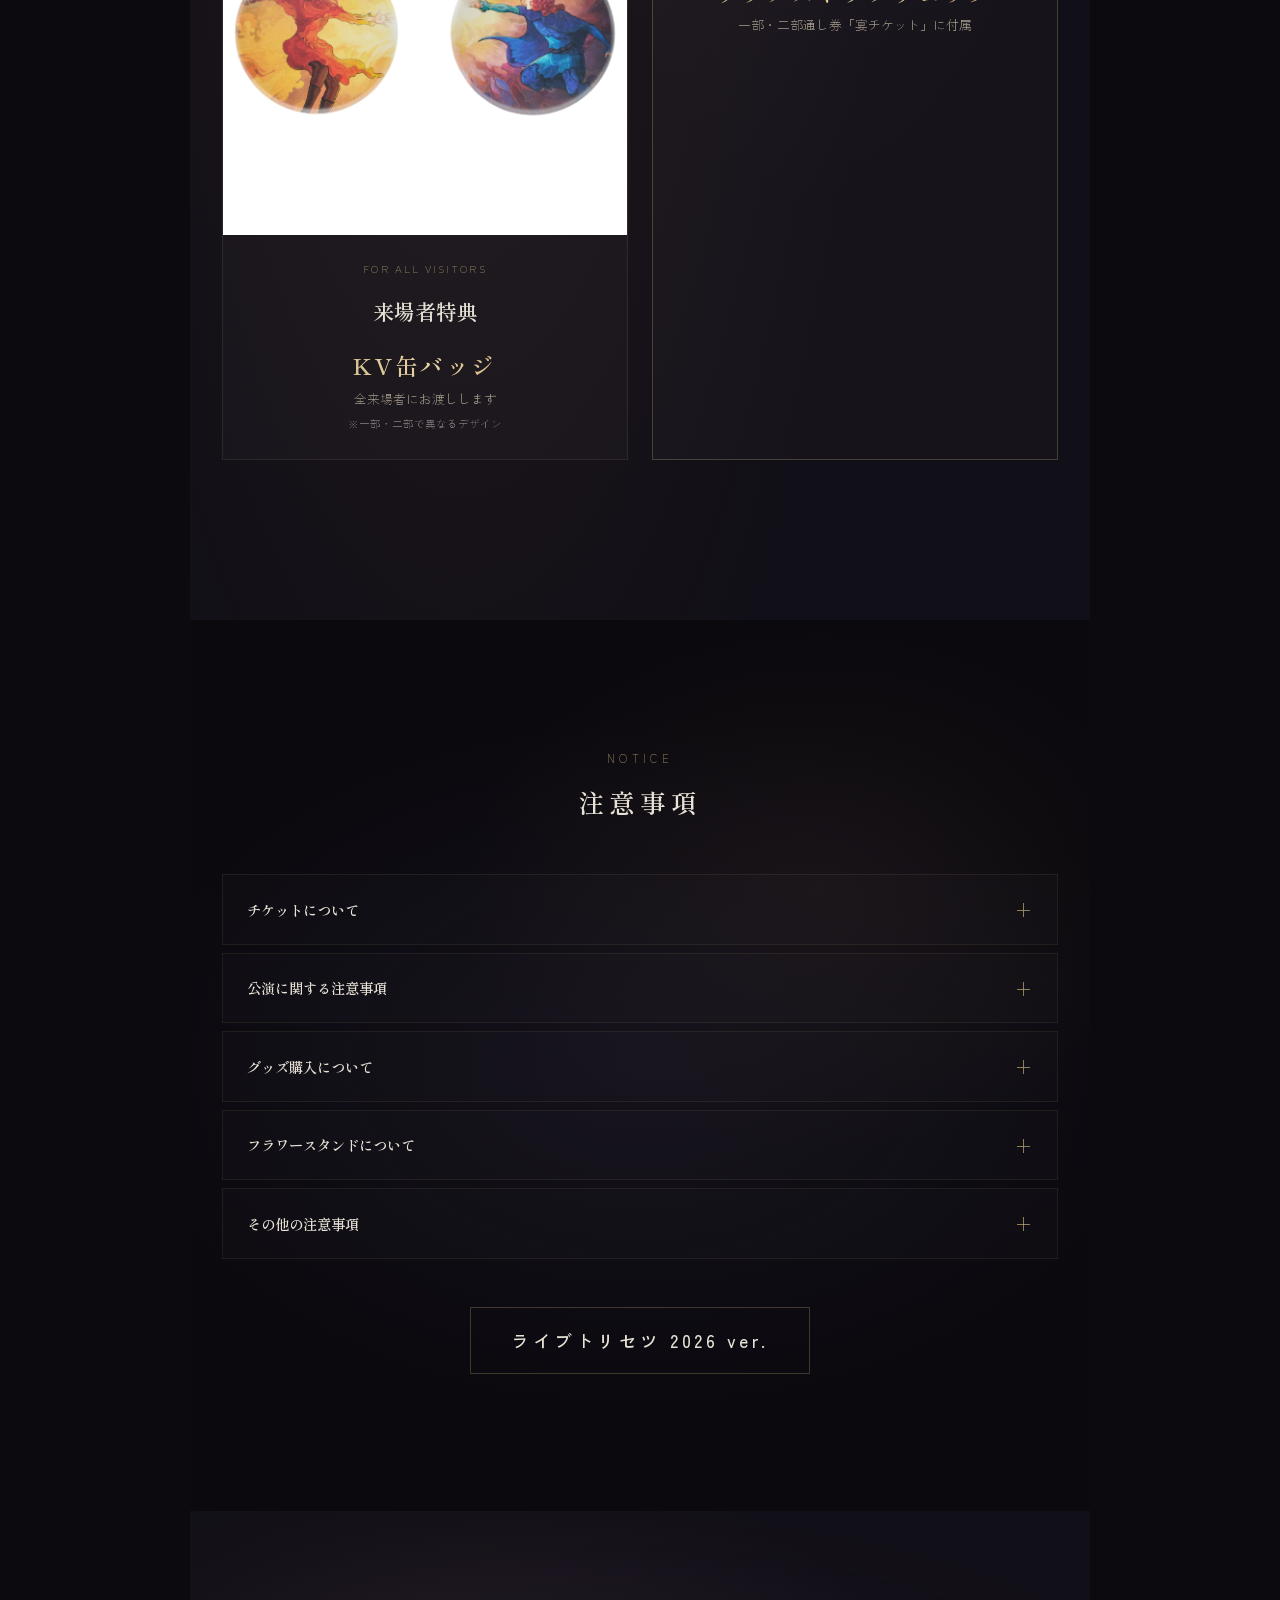
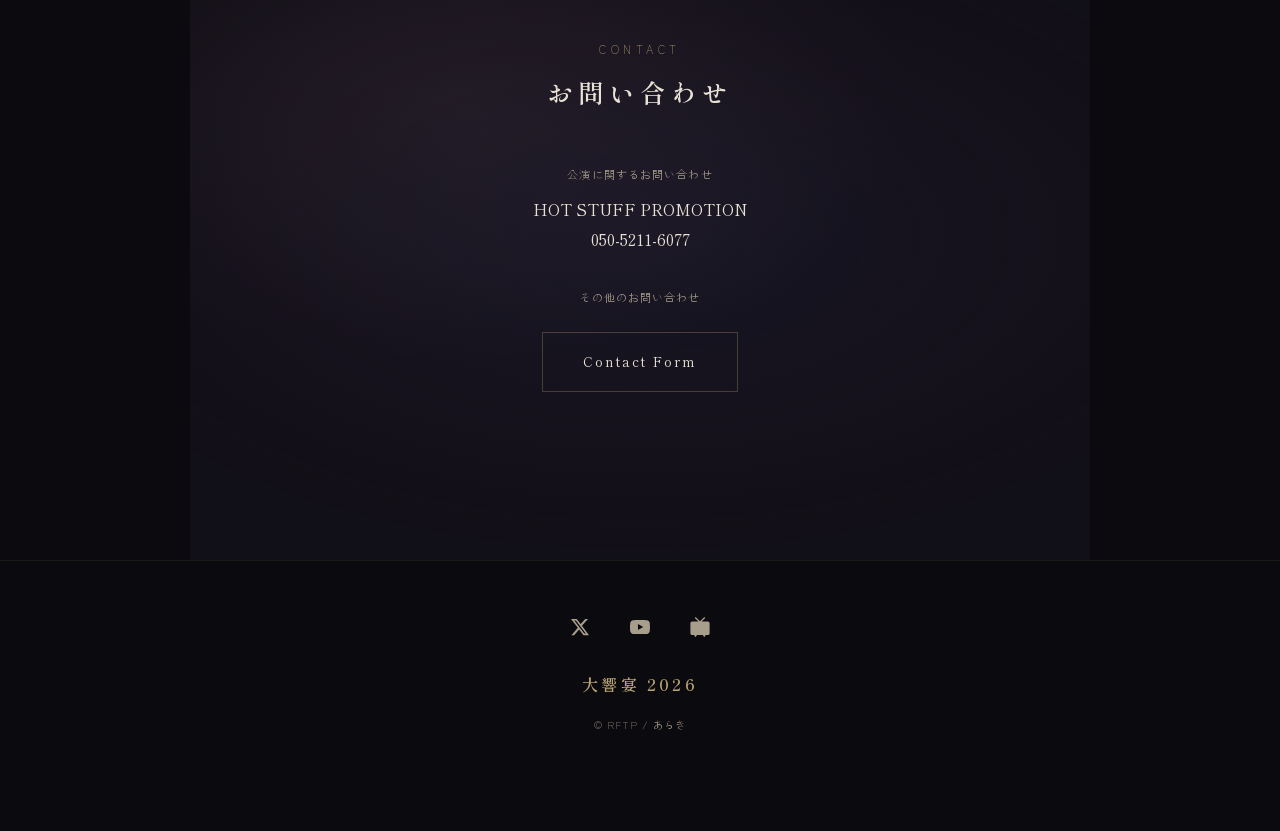
==== commit 524ef3d5: "fix: iOS Safariで背景テクスチャが拡大表示されるバグ修正 background-attachment:fixed + background-size:cover が iOS Safari" ====
--- a/daikyoen-lp-v6.html
+++ b/daikyoen-lp-v6.html
@@ -121,11 +121,25 @@
 
 body {
   font-family: var(--font-mincho);
-  background: var(--bg) url('img/bg-texture.jpg') center / cover fixed;
+  background-color: var(--bg);
   color: var(--fg);
   line-height: 1.9;
   min-height: 100vh;
   overflow-x: hidden;
+  position: relative;
+}
+
+/* 固定背景テクスチャ（iOS Safariでも正しくcoverされるよう疑似要素で実装） */
+body::before {
+  content: '';
+  position: fixed;
+  top: 0;
+  left: 0;
+  width: 100vw;
+  height: 100vh;
+  background: url('img/bg-texture.jpg') center / cover no-repeat;
+  z-index: -1;
+  pointer-events: none;
 }
 
 body.menu-open {
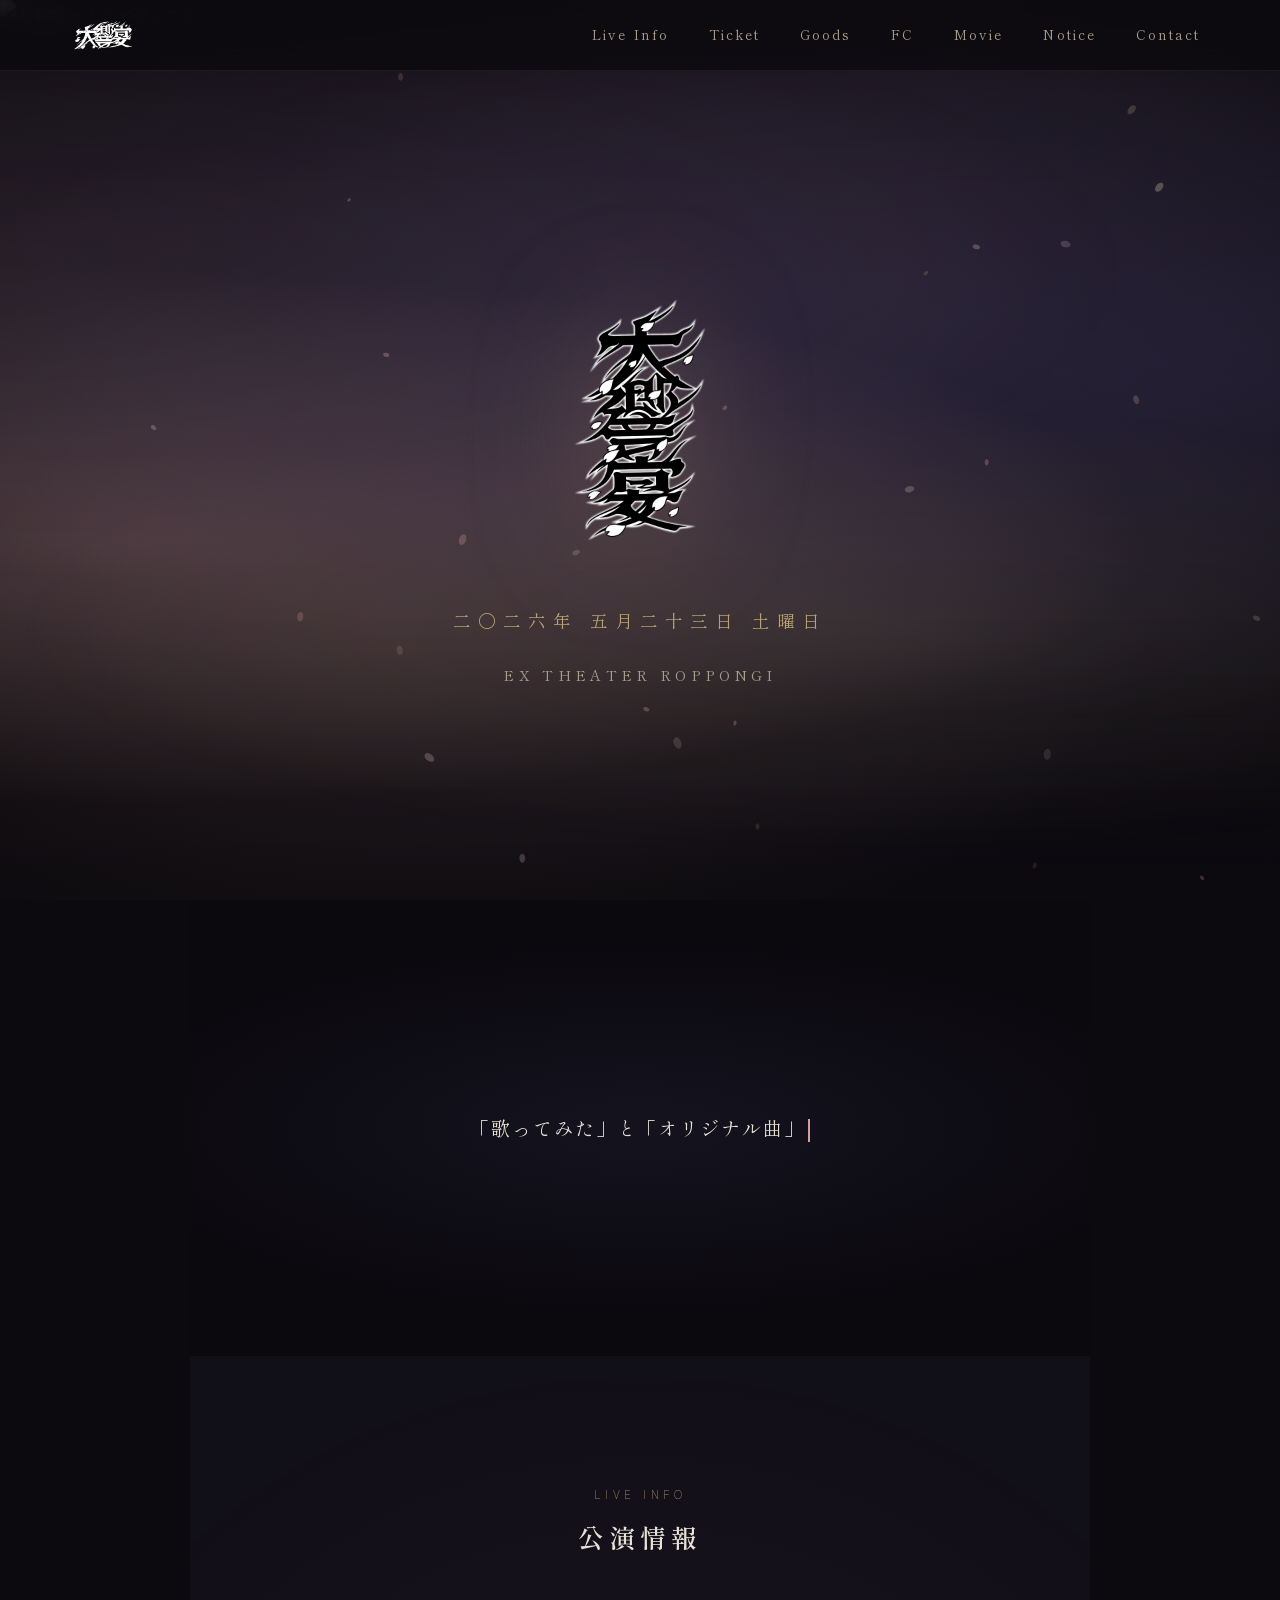
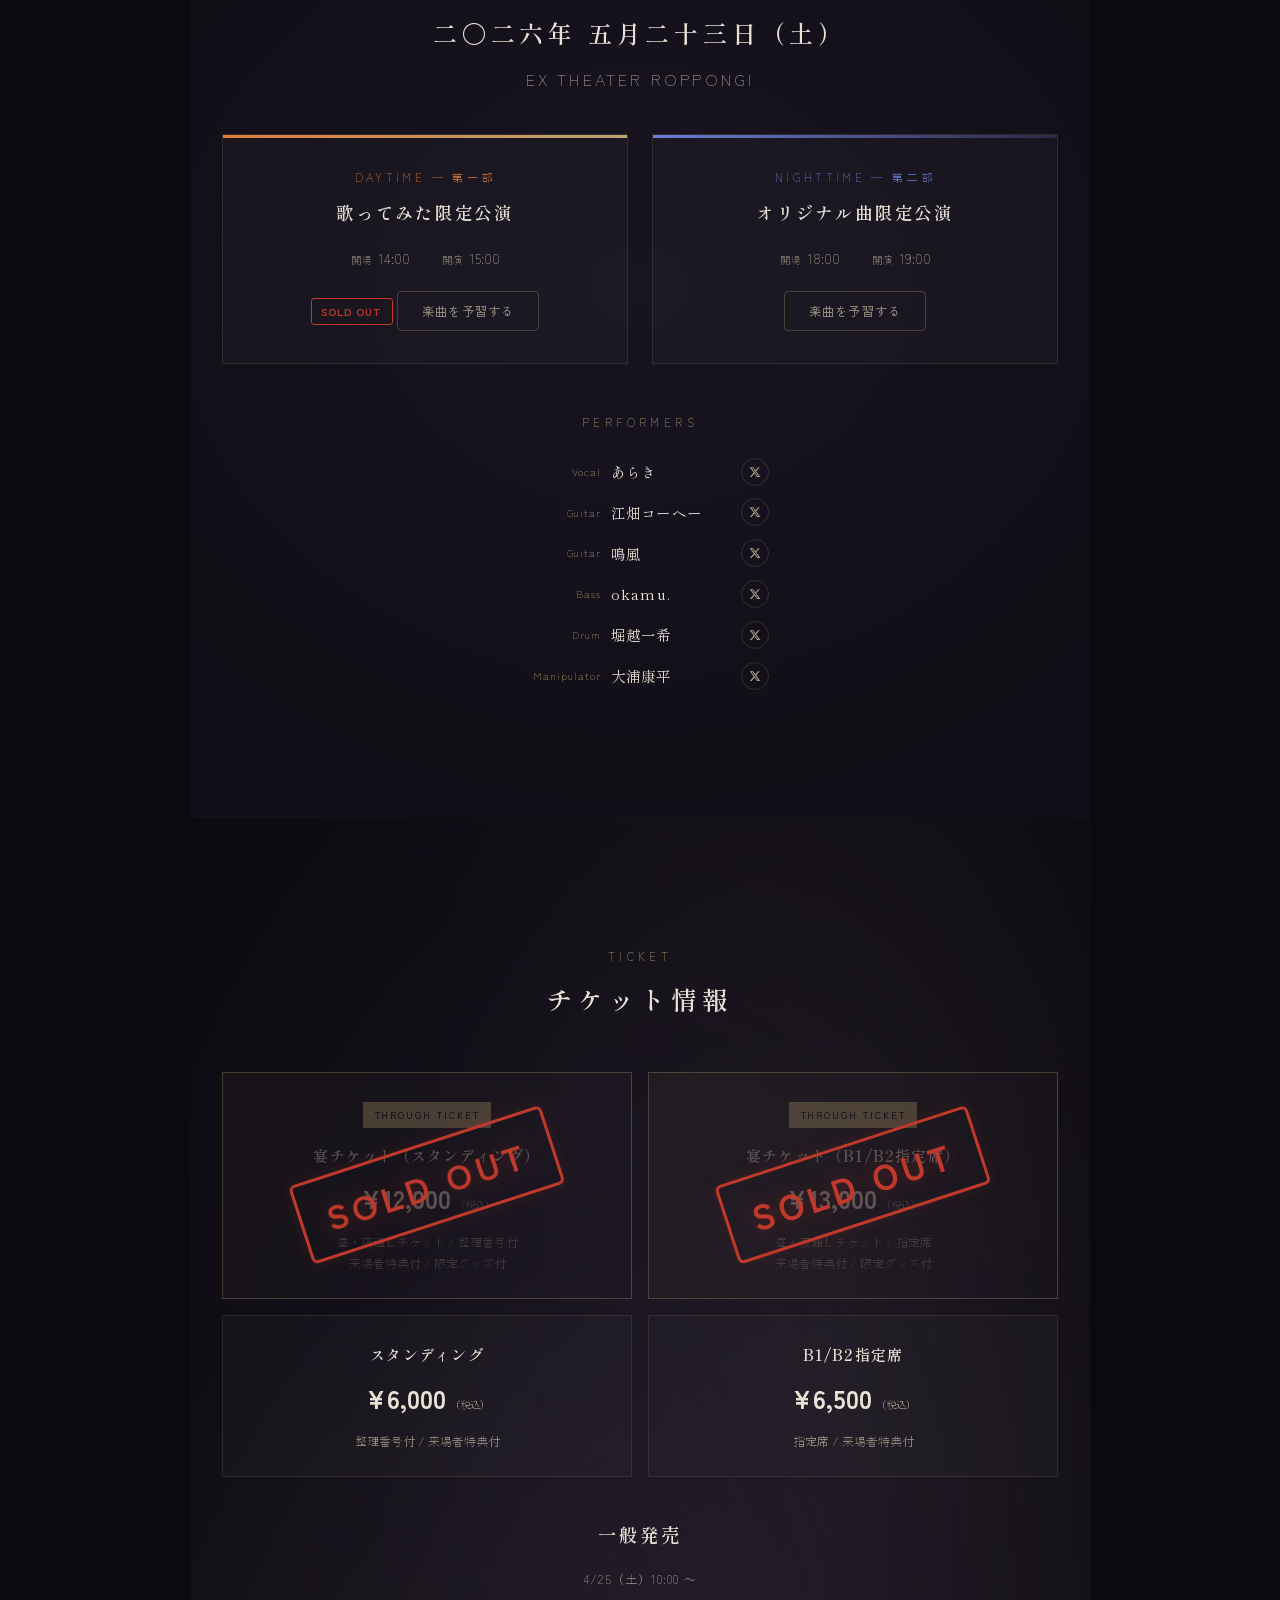
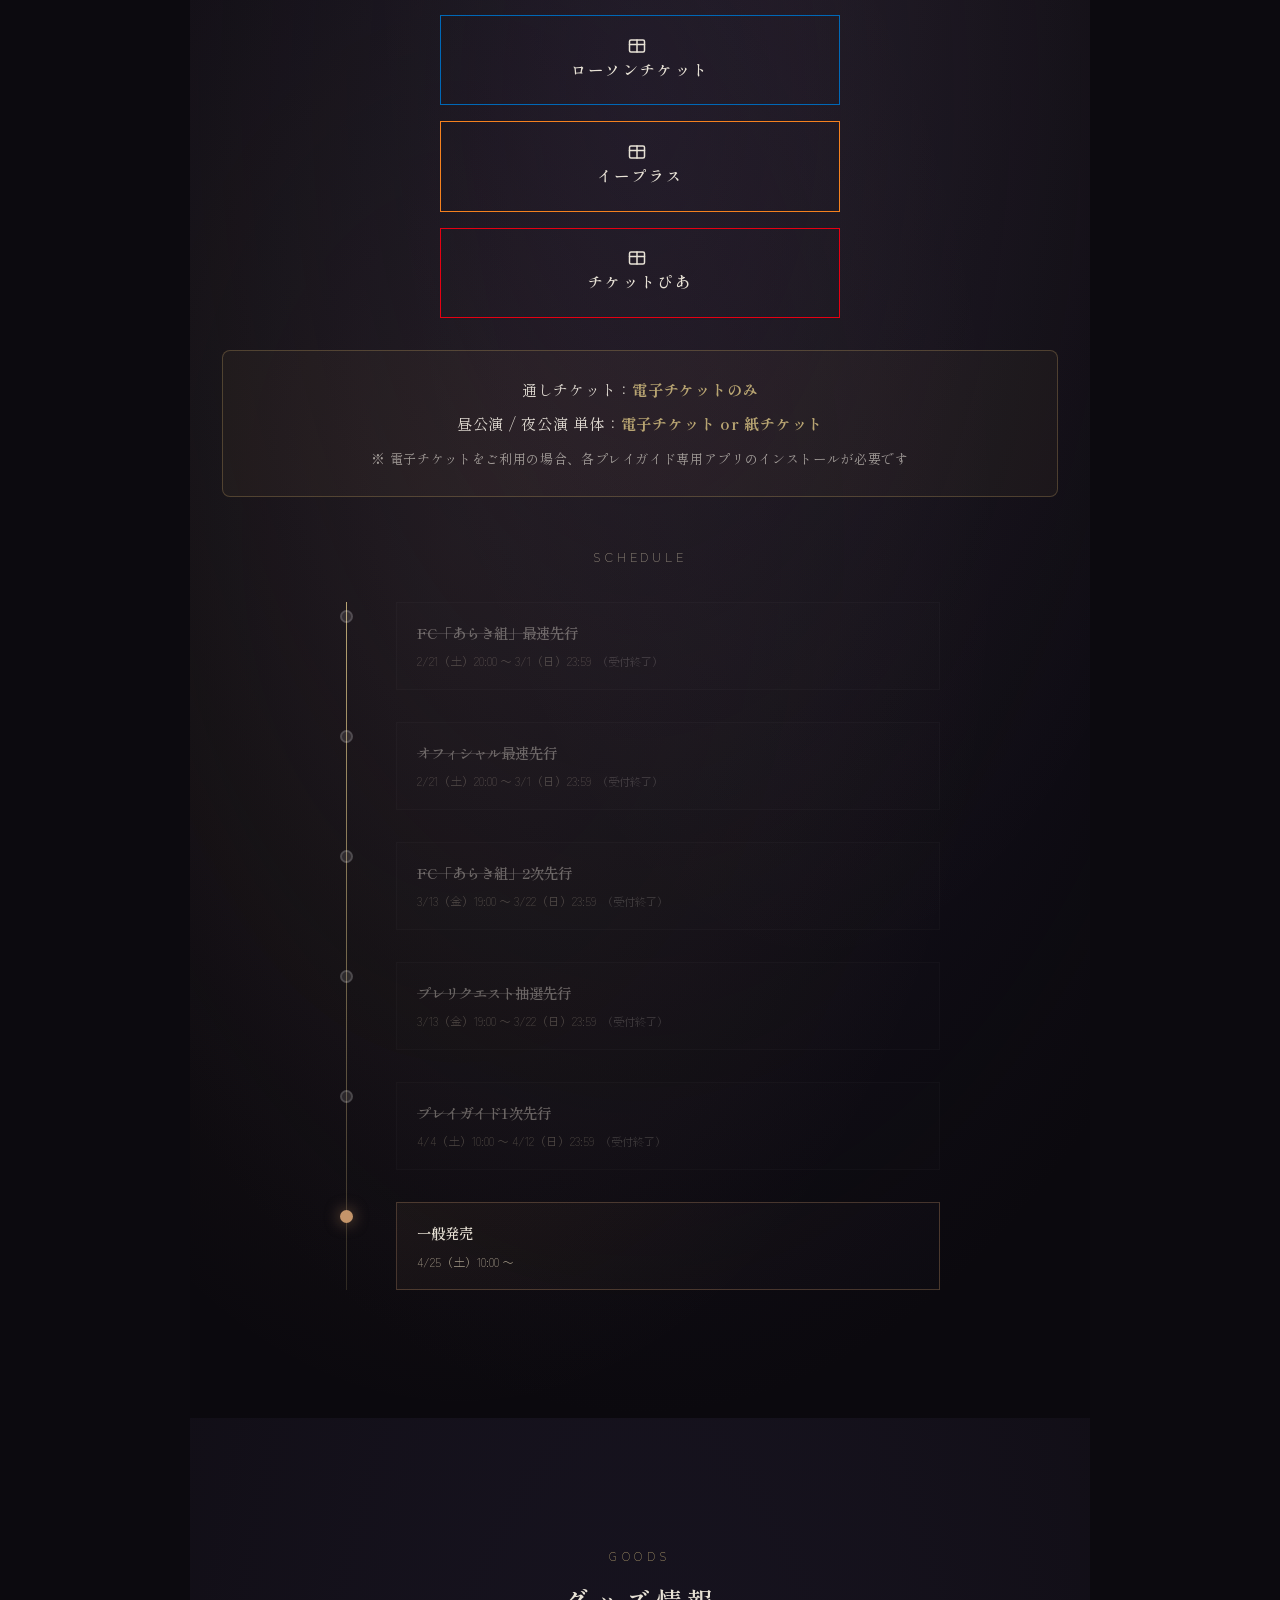
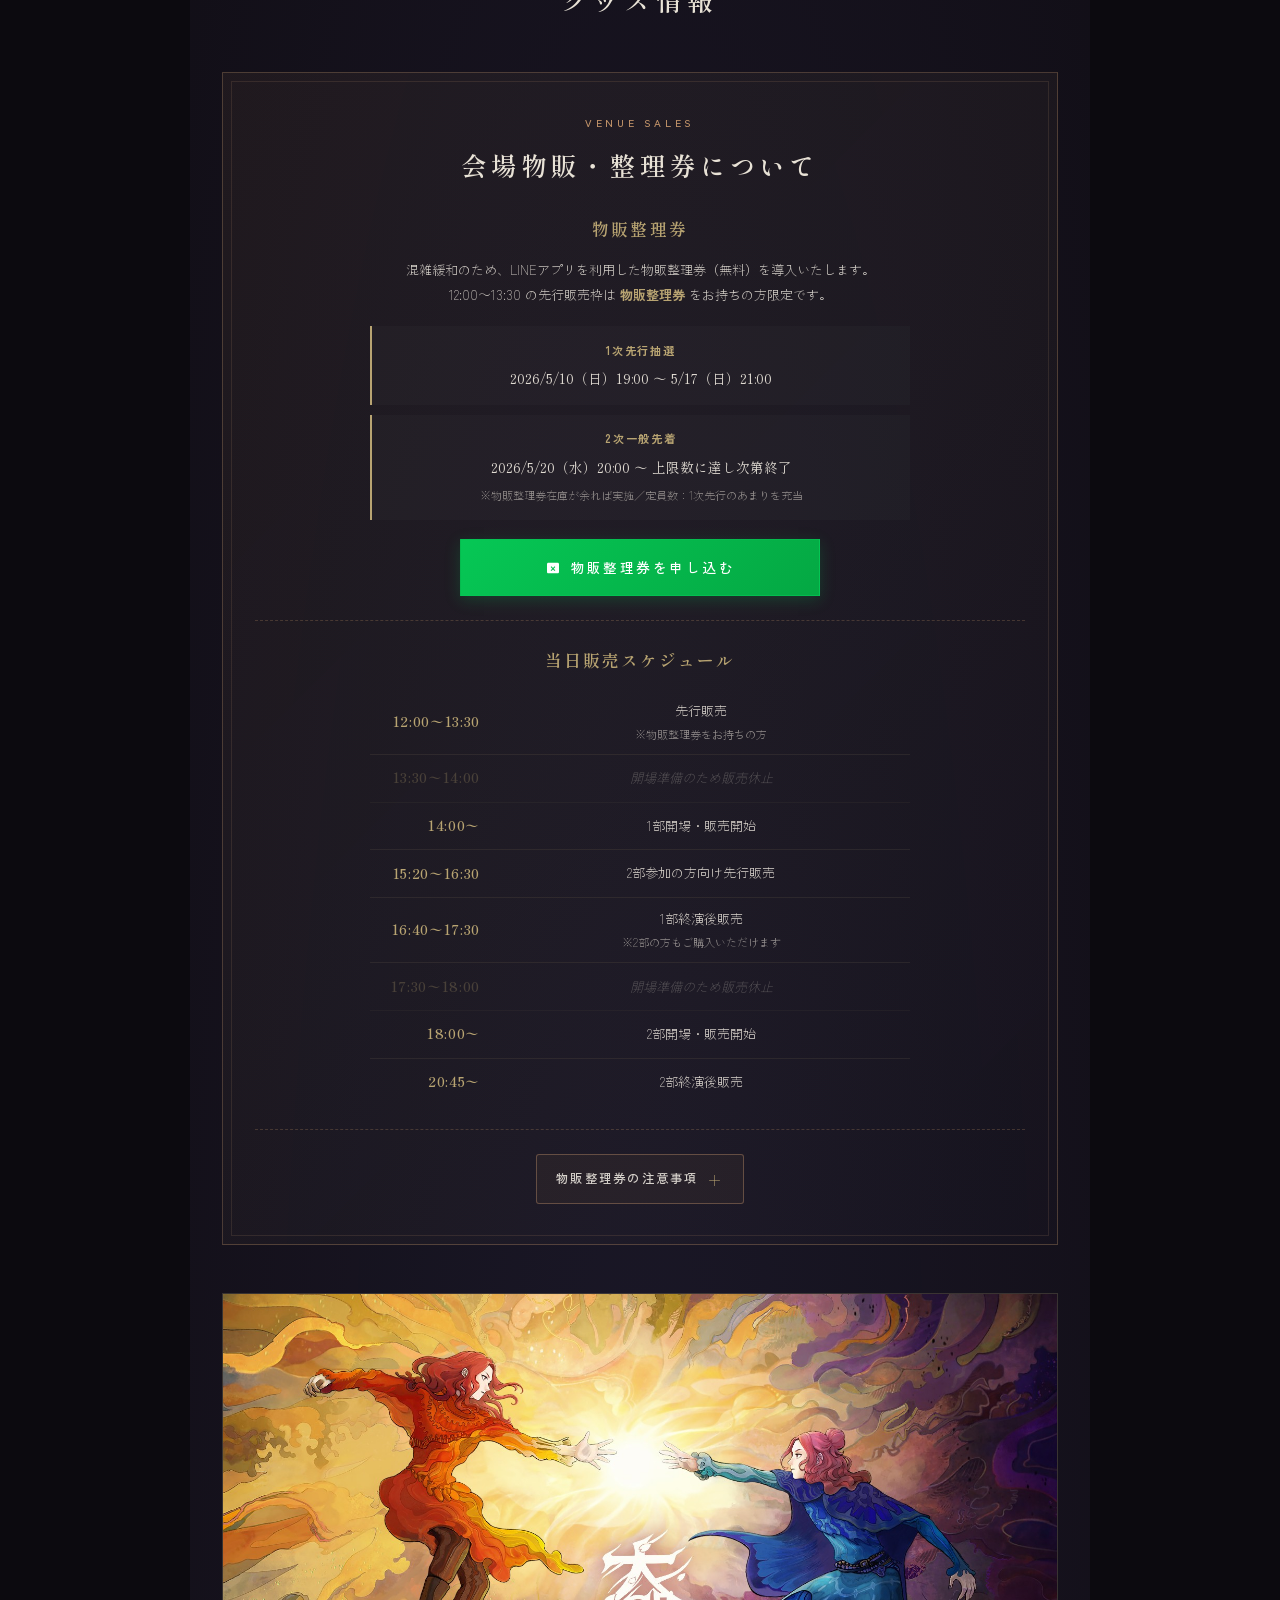
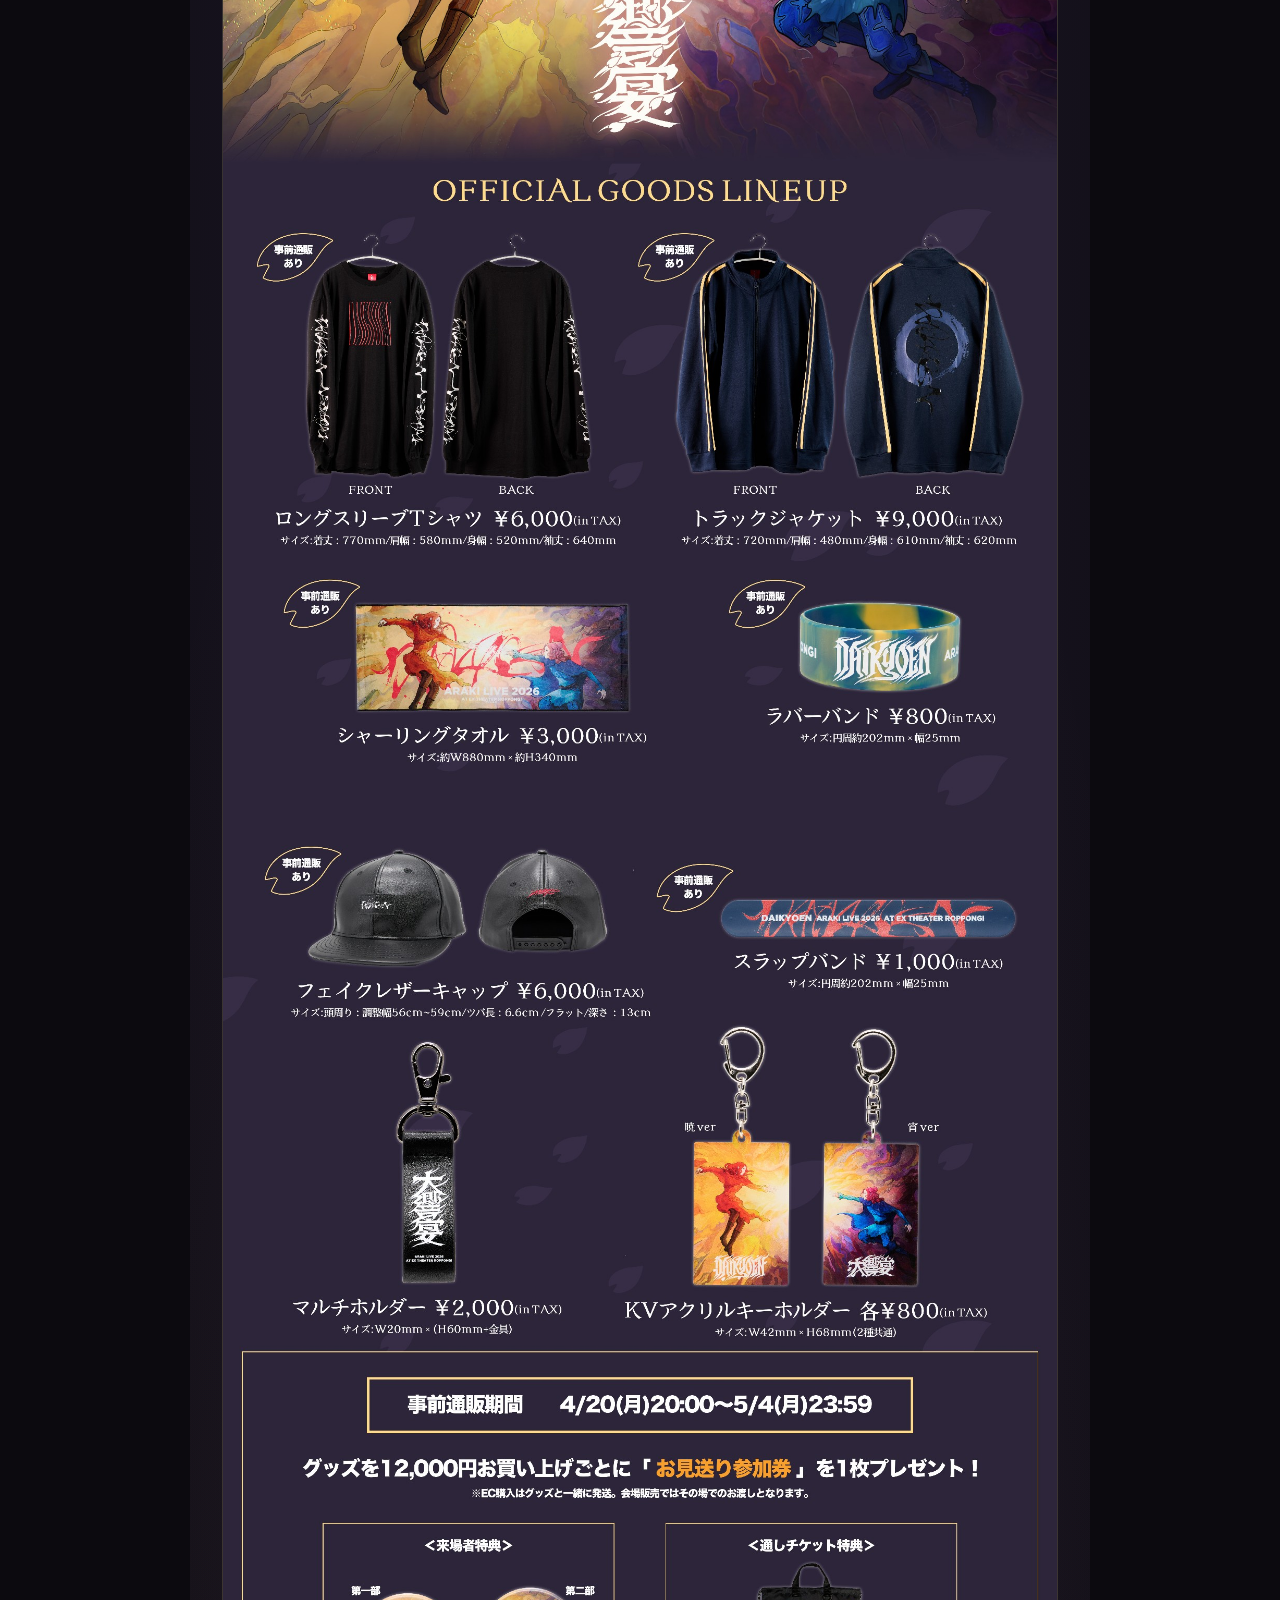
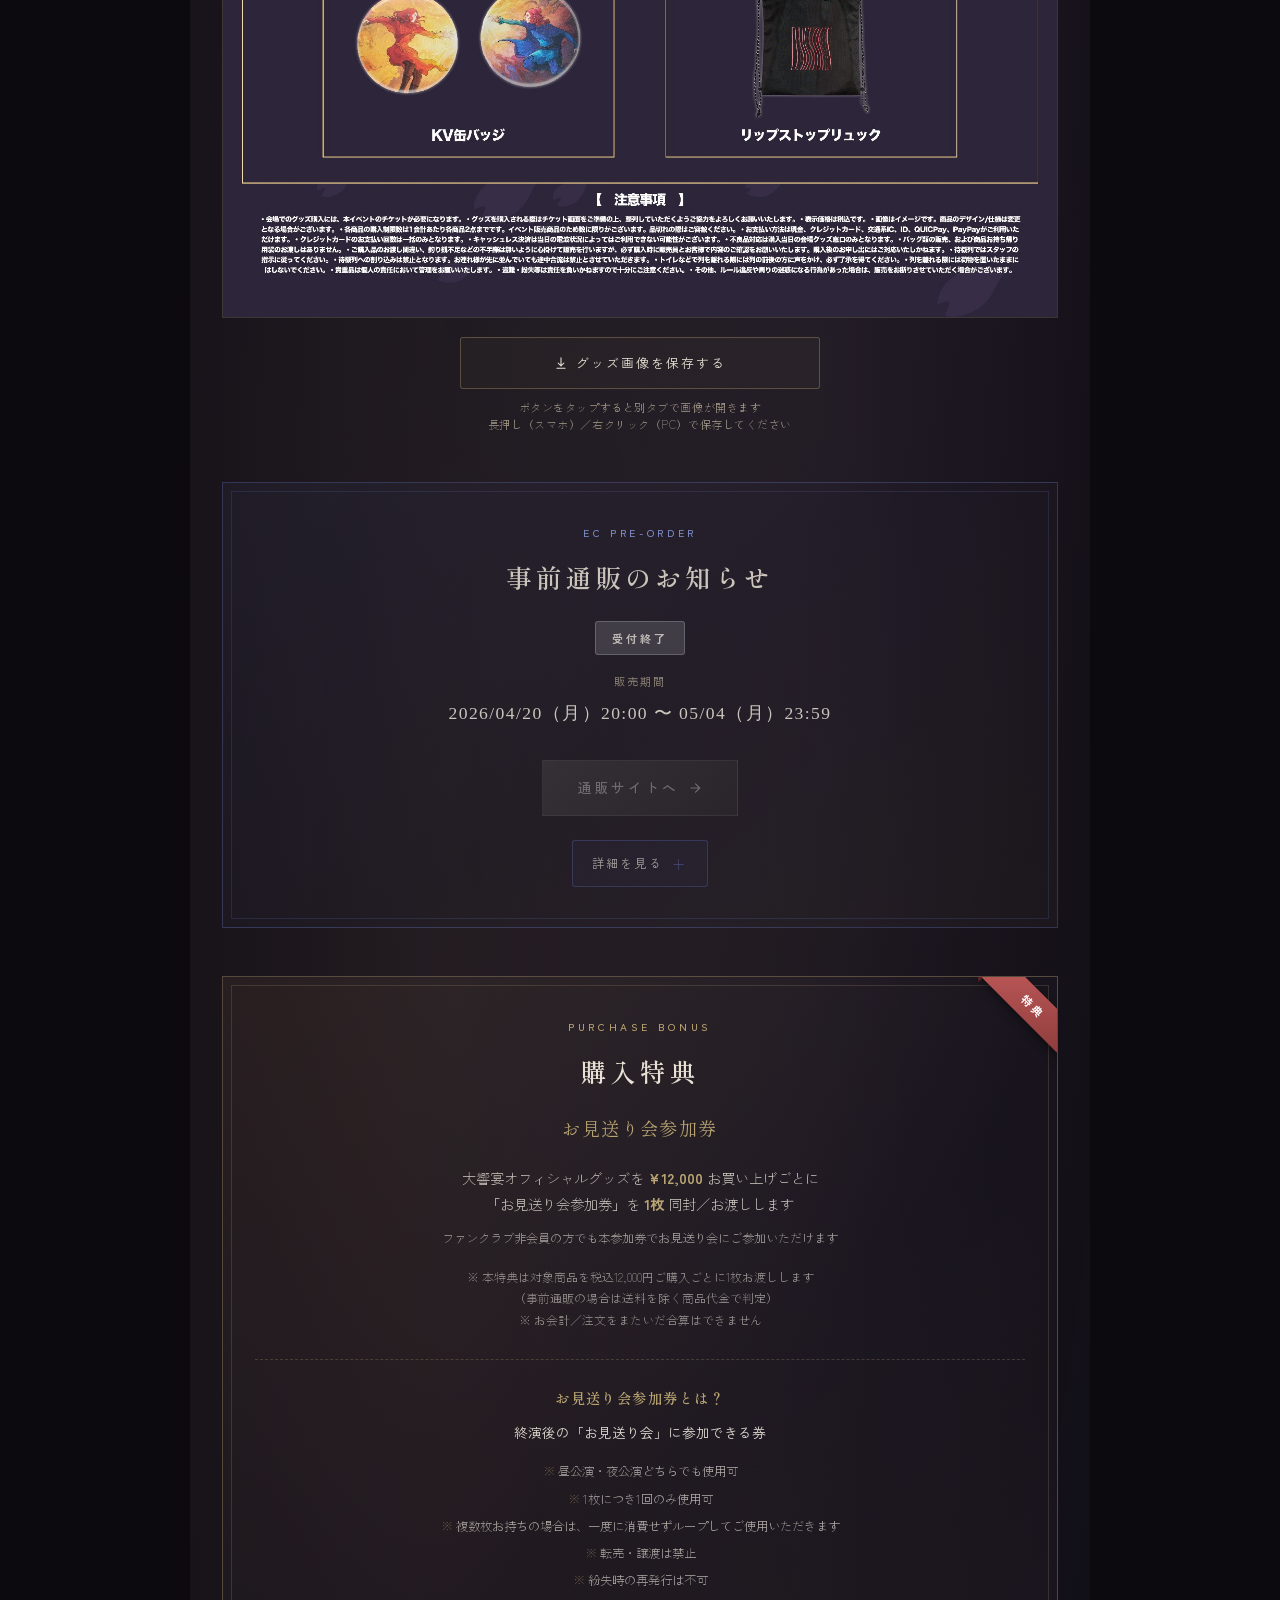
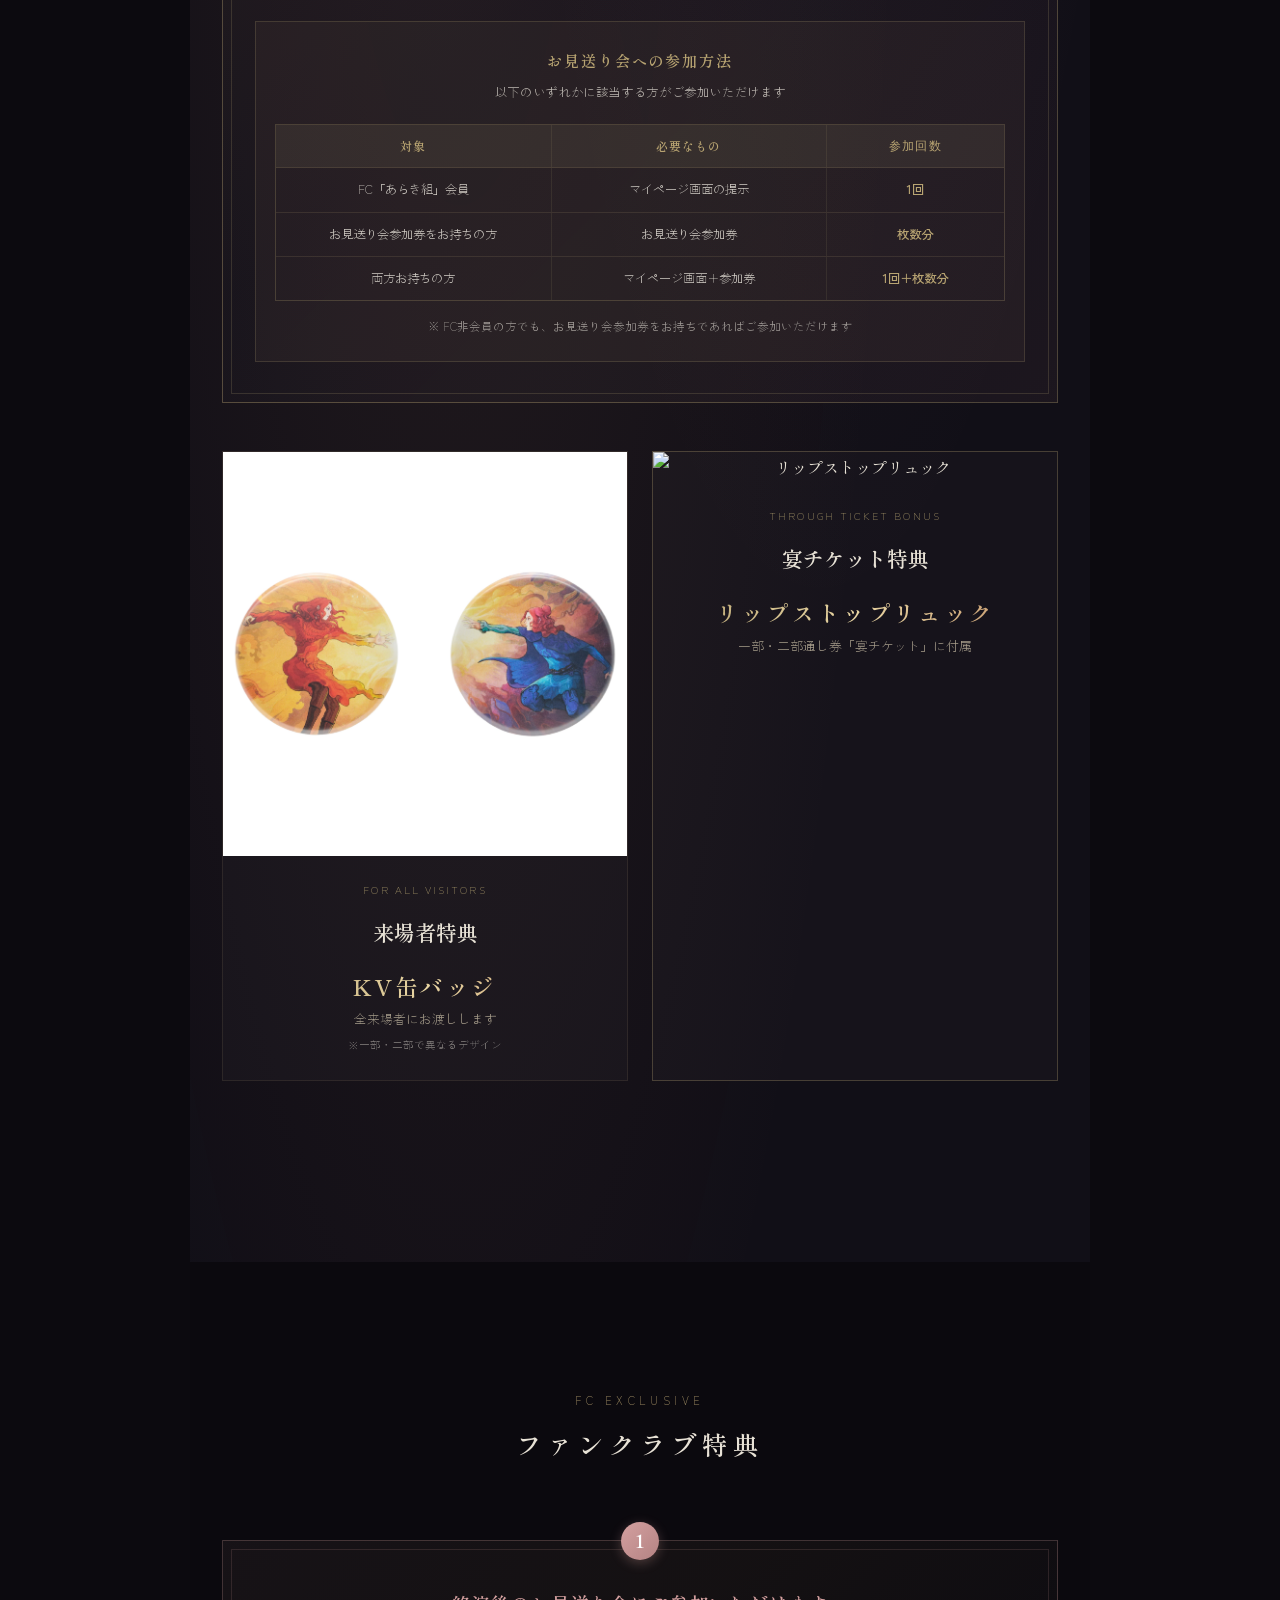
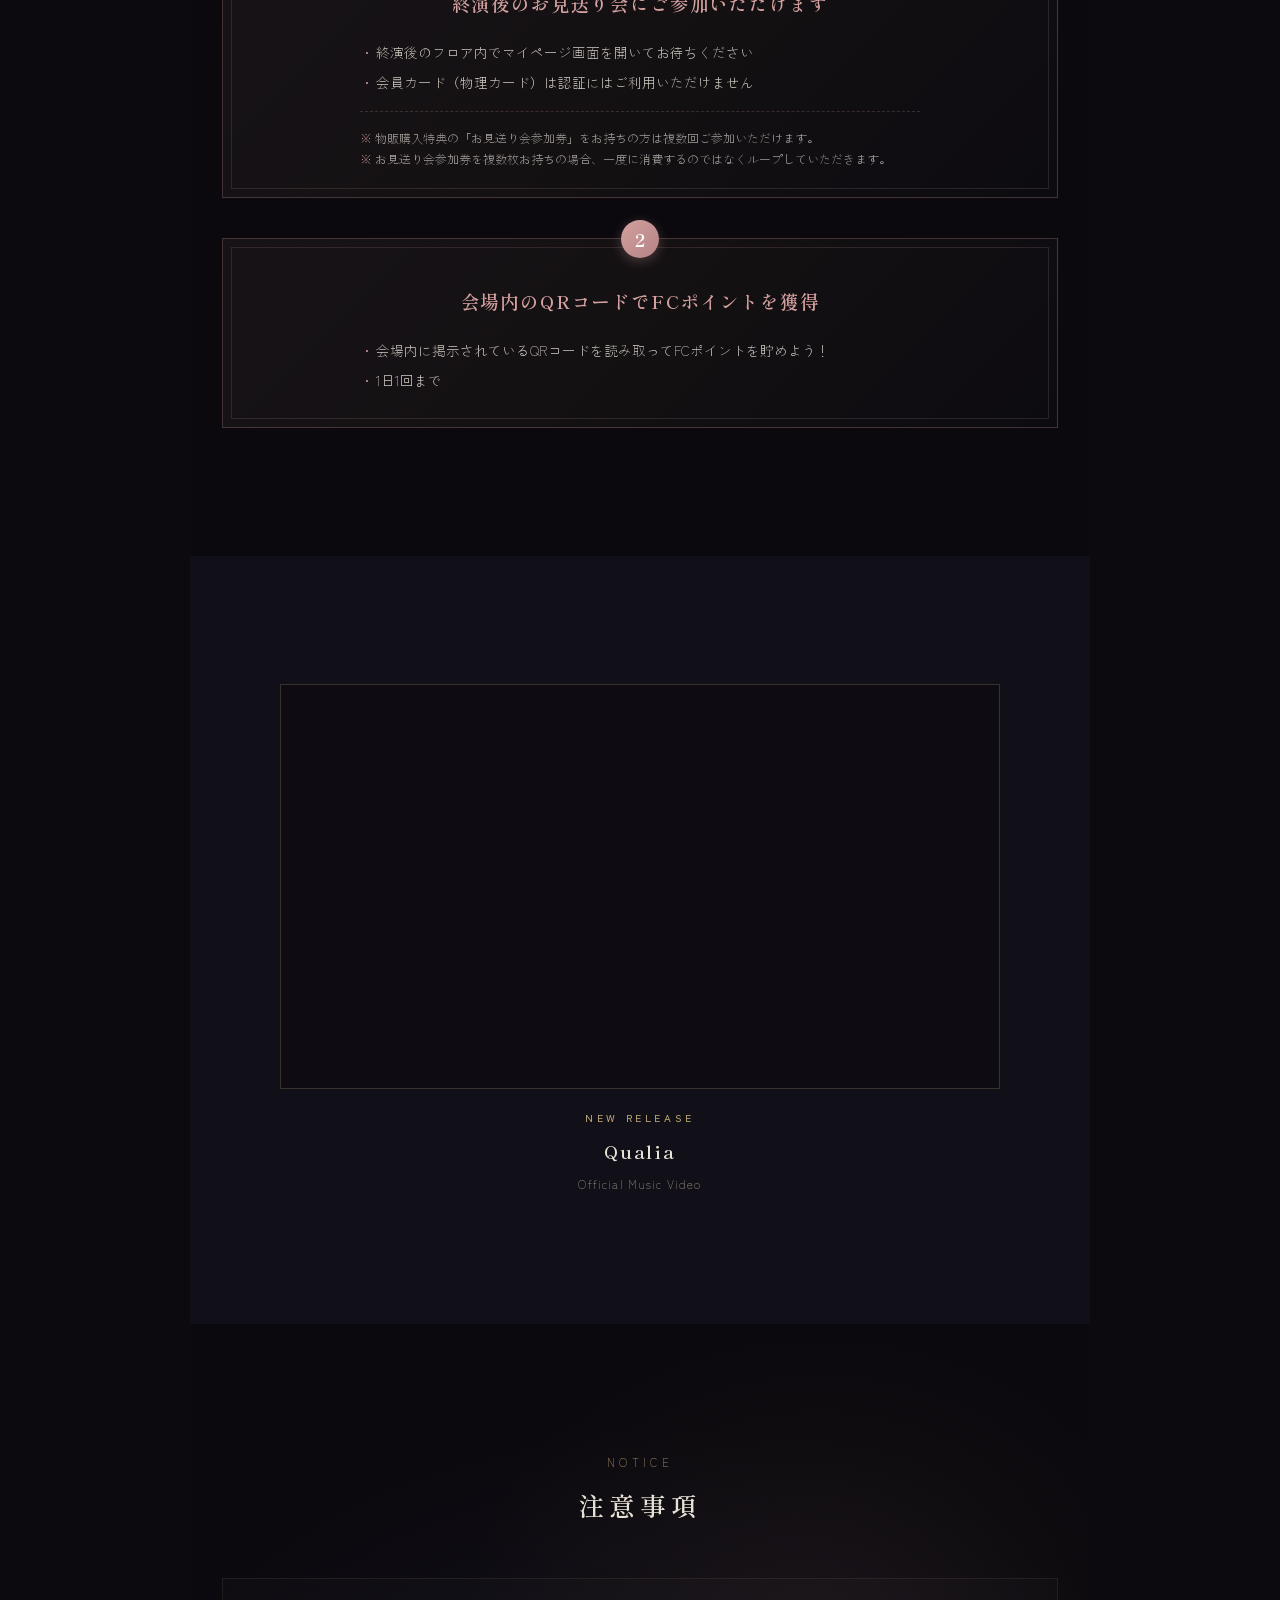
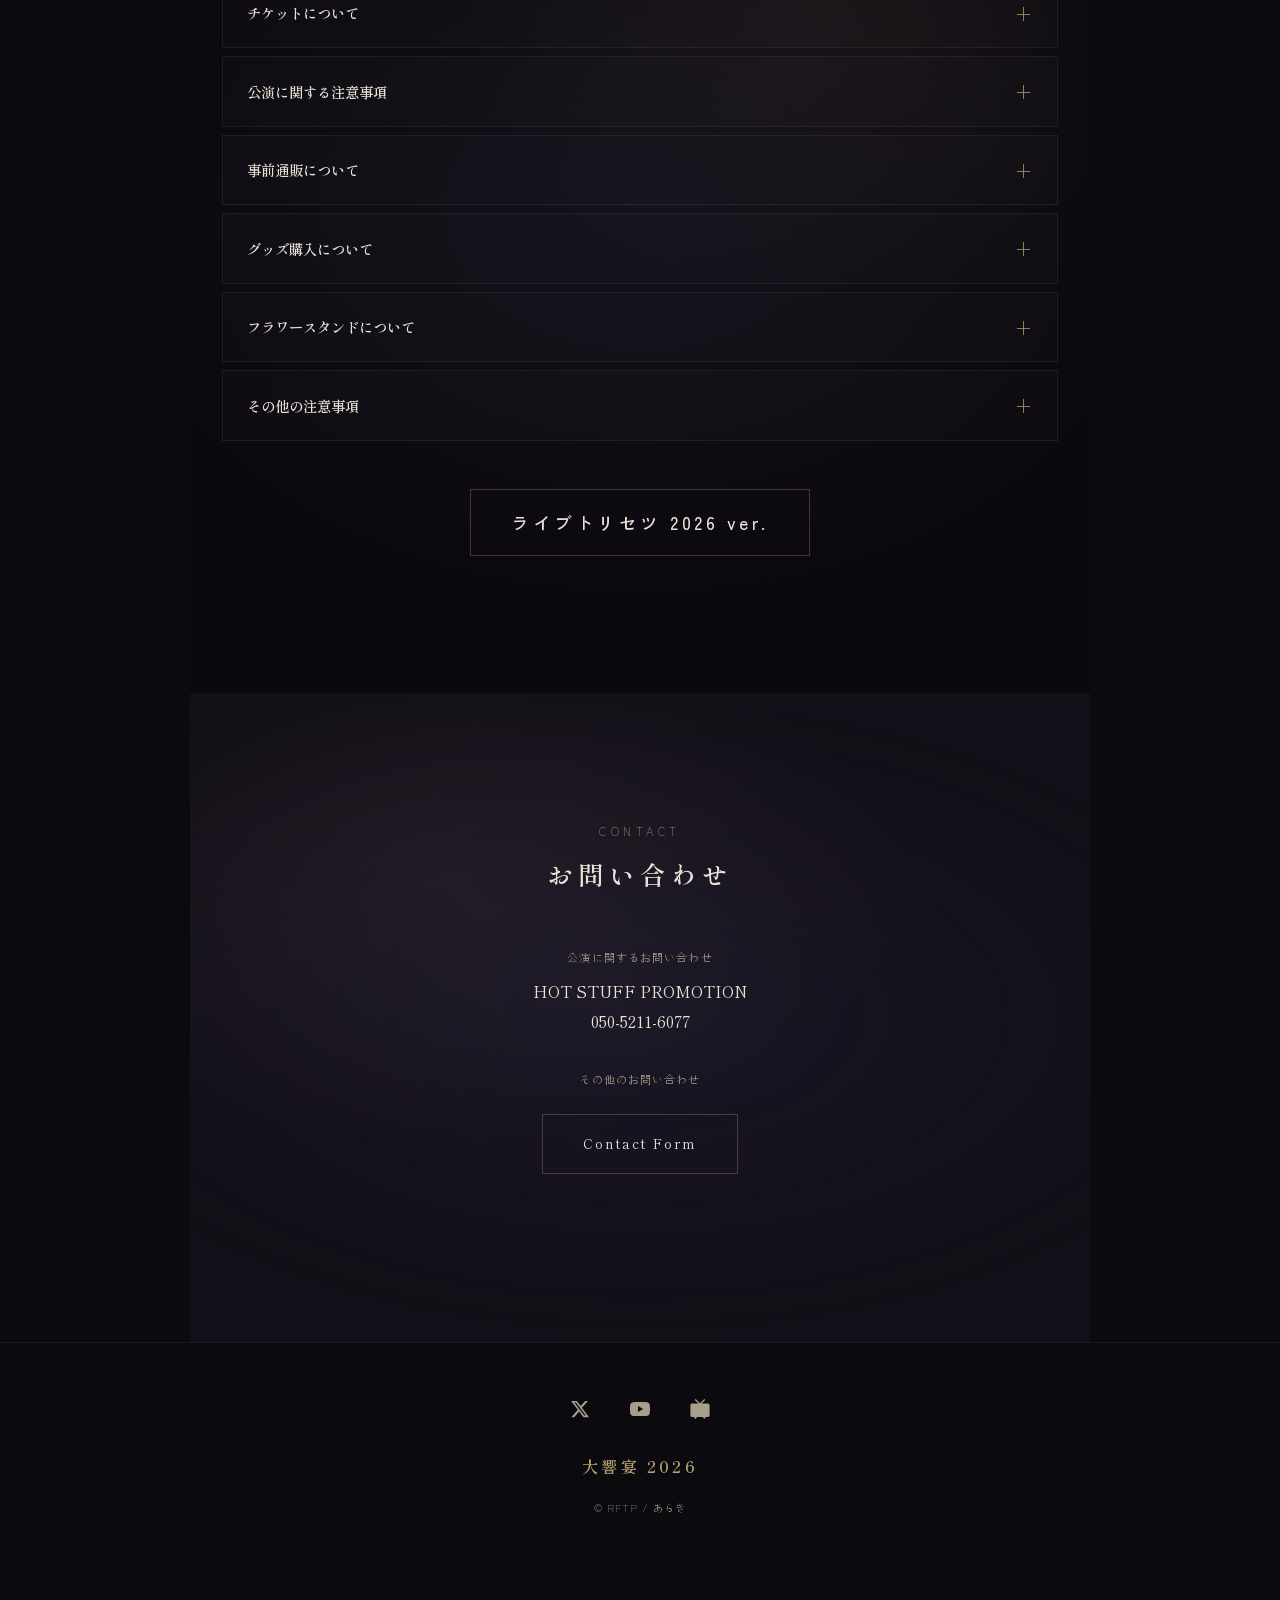
==== commit 6f4de57f: "feat: 会場物販・整理券セクション新設、事前通販を終了表示に、MOVIEセクション本番投入 - Goodsセクション最上部に「会場物販・整理券」ブロック新設   - 物販整理券（LINE申込）：1" ====
--- a/daikyoen-lp-v6.html
+++ b/daikyoen-lp-v6.html
@@ -1397,6 +1397,17 @@
   color: var(--fg-dim);
 }
 
+.goods-benefits-note {
+  margin-top: 1.5rem;
+  text-align: center;
+  font-family: var(--font-gothic);
+  font-size: 0.78rem;
+  font-weight: 300;
+  letter-spacing: 0.05em;
+  color: rgba(245, 240, 230, 0.6);
+  line-height: 1.7;
+}
+
 /* お品書き画像 */
 .goods-lineup {
   margin-bottom: 1.2rem;
@@ -1468,6 +1479,580 @@
   width: 100%;
   height: auto;
   display: block;
+}
+
+/* 会場物販ブロック */
+.goods-venue-sales {
+  position: relative;
+  margin: 1rem 0 3rem;
+  padding: 2.5rem 2rem;
+  background: linear-gradient(135deg, rgba(196, 149, 106, 0.07) 0%, rgba(184, 164, 114, 0.05) 50%, rgba(45, 40, 69, 0.06) 100%);
+  border: 1px solid rgba(196, 149, 106, 0.3);
+  overflow: hidden;
+}
+
+.goods-venue-sales::after {
+  content: '';
+  position: absolute;
+  top: 8px;
+  left: 8px;
+  right: 8px;
+  bottom: 8px;
+  border: 1px solid rgba(196, 149, 106, 0.15);
+  pointer-events: none;
+}
+
+.goods-venue-sales-label {
+  font-family: var(--font-gothic);
+  font-size: 0.65rem;
+  font-weight: 500;
+  letter-spacing: 0.35em;
+  text-transform: uppercase;
+  color: var(--accent);
+  display: block;
+  margin-bottom: 0.5rem;
+  text-align: center;
+  position: relative;
+  z-index: 1;
+}
+
+.goods-venue-sales-title {
+  font-family: var(--font-mincho);
+  font-size: clamp(1.2rem, 3.5vw, 1.6rem);
+  font-weight: 600;
+  letter-spacing: 0.15em;
+  margin-bottom: 1.5rem;
+  text-align: center;
+  position: relative;
+  z-index: 1;
+}
+
+.goods-venue-sales-block {
+  margin-top: 1.5rem;
+  padding-top: 1.5rem;
+  border-top: 1px dashed rgba(196, 149, 106, 0.25);
+  position: relative;
+  z-index: 1;
+}
+
+.goods-venue-sales-block:first-of-type {
+  margin-top: 0;
+  padding-top: 0;
+  border-top: none;
+}
+
+.goods-venue-sales-block-title {
+  font-family: var(--font-mincho);
+  font-size: clamp(0.95rem, 2.2vw, 1.05rem);
+  font-weight: 600;
+  letter-spacing: 0.12em;
+  color: var(--gold);
+  margin-bottom: 0.8rem;
+  text-align: center;
+}
+
+.goods-venue-sales-block-lead {
+  font-family: var(--font-gothic);
+  font-size: 0.82rem;
+  font-weight: 300;
+  line-height: 1.85;
+  color: rgba(245, 240, 230, 0.85);
+  text-align: center;
+  margin-bottom: 1.2rem;
+}
+
+/* 物販整理券 申込スケジュール */
+.mogiri-schedule {
+  margin: 0 auto 1.2rem;
+  max-width: 540px;
+}
+
+.mogiri-phase {
+  display: grid;
+  grid-template-columns: 1fr;
+  gap: 0.3rem;
+  padding: 0.85rem 1rem;
+  background: rgba(255, 255, 255, 0.02);
+  border-left: 2px solid var(--gold);
+  margin-bottom: 0.6rem;
+}
+
+.mogiri-phase-label {
+  font-family: var(--font-gothic);
+  font-size: 0.7rem;
+  font-weight: 600;
+  letter-spacing: 0.15em;
+  color: var(--gold);
+}
+
+.mogiri-phase-period {
+  font-family: var(--font-mincho);
+  font-size: 0.85rem;
+  font-weight: 400;
+  color: rgba(245, 240, 230, 0.9);
+}
+
+.mogiri-phase-note {
+  font-family: var(--font-gothic);
+  font-size: 0.7rem;
+  font-weight: 300;
+  color: rgba(245, 240, 230, 0.55);
+}
+
+.mogiri-cta-btn {
+  display: flex;
+  align-items: center;
+  justify-content: center;
+  gap: 0.6rem;
+  margin: 1rem auto 0;
+  max-width: 360px;
+  padding: 0.9rem 1.5rem;
+  font-family: var(--font-gothic);
+  font-size: 0.85rem;
+  font-weight: 500;
+  letter-spacing: 0.18em;
+  color: #fff;
+  background: linear-gradient(135deg, #06c755, #04a843);
+  border: 1px solid rgba(6, 199, 85, 0.6);
+  text-decoration: none;
+  transition: all 0.3s ease;
+  box-shadow: 0 4px 15px rgba(6, 199, 85, 0.2);
+}
+
+.mogiri-cta-btn:hover {
+  transform: translateY(-2px);
+  background: linear-gradient(135deg, #08d65b, #05b948);
+  box-shadow: 0 8px 25px rgba(6, 199, 85, 0.35);
+}
+
+.mogiri-cta-btn svg {
+  width: 16px;
+  height: 16px;
+  fill: currentColor;
+}
+
+/* 販売スケジュール タイムライン */
+.sales-timeline {
+  margin: 0 auto;
+  max-width: 540px;
+}
+
+.sales-timeline-row {
+  display: grid;
+  grid-template-columns: 110px 1fr;
+  gap: 0.8rem;
+  padding: 0.65rem 0;
+  border-bottom: 1px solid rgba(184, 164, 114, 0.1);
+  align-items: center;
+}
+
+.sales-timeline-row:last-child {
+  border-bottom: none;
+}
+
+.sales-timeline-time {
+  font-family: var(--font-mincho);
+  font-size: 0.85rem;
+  font-weight: 600;
+  letter-spacing: 0.05em;
+  color: var(--gold);
+  text-align: right;
+}
+
+.sales-timeline-event {
+  font-family: var(--font-gothic);
+  font-size: 0.82rem;
+  font-weight: 300;
+  line-height: 1.7;
+  color: rgba(245, 240, 230, 0.9);
+}
+
+.sales-timeline-event small {
+  display: block;
+  font-size: 0.7rem;
+  color: rgba(245, 240, 230, 0.55);
+  margin-top: 0.15rem;
+}
+
+.sales-timeline-row.pause {
+  opacity: 0.55;
+}
+
+.sales-timeline-row.pause .sales-timeline-time {
+  color: rgba(184, 164, 114, 0.5);
+}
+
+.sales-timeline-row.pause .sales-timeline-event {
+  font-style: italic;
+  color: rgba(245, 240, 230, 0.55);
+}
+
+@media (max-width: 480px) {
+  .sales-timeline-row {
+    grid-template-columns: 92px 1fr;
+    gap: 0.6rem;
+  }
+
+  .sales-timeline-time {
+    font-size: 0.78rem;
+  }
+
+  .sales-timeline-event {
+    font-size: 0.78rem;
+  }
+}
+
+/* 物販整理券 注意事項アコーディオン */
+.venue-sales-details {
+  margin-top: 1.5rem;
+  padding-top: 1.5rem;
+  border-top: 1px dashed rgba(196, 149, 106, 0.25);
+  text-align: center;
+  position: relative;
+  z-index: 1;
+}
+
+.venue-sales-details summary {
+  display: inline-flex;
+  align-items: center;
+  justify-content: center;
+  gap: 0.5rem;
+  padding: 0.55rem 1.2rem;
+  font-family: var(--font-gothic);
+  font-size: 0.78rem;
+  font-weight: 500;
+  letter-spacing: 0.18em;
+  color: rgba(245, 240, 230, 0.85);
+  border: 1px solid rgba(196, 149, 106, 0.4);
+  background: rgba(196, 149, 106, 0.06);
+  border-radius: 3px;
+  cursor: pointer;
+  transition: all 0.3s ease;
+  list-style: none;
+  user-select: none;
+}
+
+.venue-sales-details summary::-webkit-details-marker {
+  display: none;
+}
+
+.venue-sales-details summary::after {
+  content: '+';
+  font-family: var(--font-gothic);
+  font-size: 1rem;
+  font-weight: 300;
+  color: var(--gold);
+  transition: transform 0.3s ease;
+}
+
+.venue-sales-details[open] summary::after {
+  transform: rotate(45deg);
+}
+
+.venue-sales-details summary:hover {
+  color: var(--gold);
+  border-color: var(--gold);
+  background: rgba(196, 149, 106, 0.12);
+}
+
+.venue-sales-notes {
+  list-style: none;
+  padding: 1.2rem 0 0 0;
+  margin: 0;
+  text-align: left;
+  max-width: 600px;
+  margin-left: auto;
+  margin-right: auto;
+}
+
+.venue-sales-notes li {
+  font-family: var(--font-gothic);
+  font-size: 0.78rem;
+  font-weight: 300;
+  line-height: 1.85;
+  color: rgba(245, 240, 230, 0.78);
+  padding-left: 1.2em;
+  position: relative;
+  margin-bottom: 0.55rem;
+}
+
+.venue-sales-notes li::before {
+  content: '・';
+  position: absolute;
+  left: 0;
+  color: var(--gold);
+}
+
+/* 事前通販カード */
+.goods-ec-preorder {
+  position: relative;
+  margin: 1rem 0 3rem;
+  padding: 2.5rem 2rem;
+  background: linear-gradient(135deg, rgba(107, 127, 215, 0.08) 0%, rgba(45, 40, 69, 0.12) 50%, rgba(184, 164, 114, 0.05) 100%);
+  border: 1px solid rgba(107, 127, 215, 0.35);
+  overflow: hidden;
+  text-align: center;
+}
+
+.goods-ec-preorder::before {
+  content: '';
+  position: absolute;
+  top: 0;
+  left: -100%;
+  width: 100%;
+  height: 100%;
+  background: linear-gradient(90deg, transparent, rgba(107, 127, 215, 0.08), transparent);
+  animation: shimmer 5s ease-in-out infinite;
+  pointer-events: none;
+}
+
+.goods-ec-preorder::after {
+  content: '';
+  position: absolute;
+  top: 8px;
+  left: 8px;
+  right: 8px;
+  bottom: 8px;
+  border: 1px solid rgba(107, 127, 215, 0.2);
+  pointer-events: none;
+}
+
+.goods-ec-preorder-label {
+  font-family: var(--font-gothic);
+  font-size: 0.65rem;
+  font-weight: 500;
+  letter-spacing: 0.35em;
+  text-transform: uppercase;
+  color: #8ea0e8;
+  display: block;
+  margin-bottom: 0.6rem;
+  position: relative;
+  z-index: 1;
+}
+
+.goods-ec-preorder-title {
+  font-family: var(--font-mincho);
+  font-size: clamp(1.2rem, 3.5vw, 1.6rem);
+  font-weight: 600;
+  letter-spacing: 0.15em;
+  margin-bottom: 1.2rem;
+  position: relative;
+  z-index: 1;
+}
+
+.goods-ec-preorder-period-label {
+  font-family: var(--font-gothic);
+  font-size: 0.7rem;
+  font-weight: 400;
+  letter-spacing: 0.2em;
+  color: var(--fg-dim);
+  display: block;
+  margin-bottom: 0.3rem;
+  position: relative;
+  z-index: 1;
+}
+
+.goods-ec-preorder-period {
+  font-family: var(--font-mincho);
+  font-size: clamp(0.95rem, 2.3vw, 1.1rem);
+  font-weight: 500;
+  letter-spacing: 0.08em;
+  color: var(--fg);
+  margin-bottom: 1.8rem;
+  position: relative;
+  z-index: 1;
+}
+
+.goods-ec-preorder-btn {
+  display: inline-flex;
+  align-items: center;
+  justify-content: center;
+  gap: 0.6rem;
+  padding: 0.9rem 2.2rem;
+  font-family: var(--font-gothic);
+  font-size: 0.85rem;
+  font-weight: 500;
+  letter-spacing: 0.2em;
+  color: #fff;
+  background: linear-gradient(135deg, #6b7fd7, #4a5a9f);
+  border: 1px solid rgba(107, 127, 215, 0.6);
+  text-decoration: none;
+  transition: all 0.3s ease;
+  position: relative;
+  z-index: 1;
+  box-shadow: 0 4px 15px rgba(107, 127, 215, 0.2);
+}
+
+.goods-ec-preorder-btn:hover {
+  transform: translateY(-2px);
+  background: linear-gradient(135deg, #7a8ee2, #5569b0);
+  box-shadow: 0 8px 25px rgba(107, 127, 215, 0.35);
+}
+
+/* 事前通販 受付終了 */
+.goods-ec-preorder.ended {
+  opacity: 0.85;
+}
+
+.goods-ec-preorder.ended::before {
+  display: none;
+}
+
+.goods-ec-preorder-ended-badge {
+  display: inline-block;
+  margin-bottom: 1rem;
+  padding: 0.35rem 1rem;
+  font-family: var(--font-gothic);
+  font-size: 0.7rem;
+  font-weight: 600;
+  letter-spacing: 0.25em;
+  color: rgba(245, 240, 230, 0.85);
+  background: rgba(120, 120, 130, 0.4);
+  border: 1px solid rgba(180, 180, 190, 0.4);
+  border-radius: 3px;
+  position: relative;
+  z-index: 1;
+}
+
+.goods-ec-preorder.ended .goods-ec-preorder-btn {
+  pointer-events: none;
+  opacity: 0.4;
+  filter: grayscale(0.8);
+  background: linear-gradient(135deg, #555, #333);
+  border-color: rgba(180, 180, 190, 0.3);
+  box-shadow: none;
+}
+
+/* 事前通販 詳細アコーディオン */
+.goods-ec-preorder-details {
+  margin-top: 1.5rem;
+  position: relative;
+  z-index: 1;
+}
+
+.goods-ec-preorder-details summary {
+  display: inline-flex;
+  align-items: center;
+  justify-content: center;
+  gap: 0.5rem;
+  padding: 0.5rem 1.2rem;
+  font-family: var(--font-gothic);
+  font-size: 0.75rem;
+  font-weight: 400;
+  letter-spacing: 0.18em;
+  color: rgba(245, 240, 230, 0.7);
+  border: 1px solid rgba(107, 127, 215, 0.3);
+  background: rgba(107, 127, 215, 0.05);
+  border-radius: 3px;
+  cursor: pointer;
+  transition: all 0.3s ease;
+  list-style: none;
+  user-select: none;
+}
+
+.goods-ec-preorder-details summary::-webkit-details-marker {
+  display: none;
+}
+
+.goods-ec-preorder-details summary::after {
+  content: '+';
+  font-family: var(--font-gothic);
+  font-size: 0.95rem;
+  font-weight: 300;
+  color: rgba(107, 127, 215, 0.7);
+  transition: transform 0.3s ease;
+}
+
+.goods-ec-preorder-details[open] summary::after {
+  transform: rotate(45deg);
+}
+
+.goods-ec-preorder-details summary:hover {
+  color: var(--fg);
+  border-color: rgba(107, 127, 215, 0.6);
+  background: rgba(107, 127, 215, 0.1);
+}
+
+.goods-ec-preorder-details .goods-ec-preorder-notes {
+  margin-top: 1.2rem;
+  padding-top: 0;
+  border-top: none;
+}
+
+.goods-ec-preorder-btn svg {
+  width: 14px;
+  height: 14px;
+  stroke: currentColor;
+  fill: none;
+  stroke-width: 2;
+}
+
+.goods-ec-preorder-notes {
+  margin-top: 1.8rem;
+  padding-top: 1.5rem;
+  border-top: 1px dashed rgba(107, 127, 215, 0.25);
+  position: relative;
+  z-index: 1;
+}
+
+.goods-ec-preorder-notes ul {
+  list-style: none;
+  padding: 0;
+  margin: 0;
+  max-width: 520px;
+  margin-left: auto;
+  margin-right: auto;
+}
+
+.goods-ec-preorder-notes li {
+  font-family: var(--font-gothic);
+  font-size: 0.78rem;
+  font-weight: 300;
+  color: rgba(245, 240, 230, 0.7);
+  line-height: 1.8;
+  margin-bottom: 0.3rem;
+}
+
+.goods-ec-preorder-notes li::before {
+  content: '※ ';
+  color: rgba(107, 127, 215, 0.6);
+}
+
+.goods-ec-preorder-subnotes {
+  margin-top: 1.5rem;
+  padding: 1.2rem 1rem;
+  background: rgba(107, 127, 215, 0.05);
+  border-left: 2px solid rgba(107, 127, 215, 0.4);
+  text-align: left;
+}
+
+.goods-ec-preorder-subnotes-title {
+  font-family: var(--font-mincho);
+  font-size: 0.85rem;
+  font-weight: 600;
+  letter-spacing: 0.1em;
+  color: #8ea0e8;
+  margin-bottom: 0.8rem;
+  text-align: center;
+}
+
+.goods-ec-preorder-subnotes ul {
+  max-width: 100%;
+}
+
+.goods-ec-preorder-subnotes li {
+  font-size: 0.75rem;
+  line-height: 1.7;
+}
+
+.goods-ec-preorder-footnote {
+  margin-top: 1.2rem;
+  font-family: var(--font-gothic);
+  font-size: 0.72rem;
+  font-weight: 300;
+  line-height: 1.7;
+  color: rgba(245, 240, 230, 0.55);
+  text-align: center;
 }
 
 /* 購入特典カード（リッチデザイン） */
@@ -1594,6 +2179,106 @@
   color: rgba(184, 164, 114, 0.5);
 }
 
+/* お見送り会参加方法マトリクス */
+.goods-meetgreet-matrix {
+  margin-top: 1.8rem;
+  padding: 1.5rem 1.2rem;
+  background: rgba(184, 164, 114, 0.05);
+  border: 1px solid rgba(184, 164, 114, 0.2);
+  position: relative;
+  z-index: 1;
+}
+
+.goods-meetgreet-matrix-title {
+  font-family: var(--font-mincho);
+  font-size: 0.95rem;
+  font-weight: 600;
+  letter-spacing: 0.12em;
+  color: var(--gold);
+  text-align: center;
+  margin-bottom: 0.4rem;
+}
+
+.goods-meetgreet-matrix-lead {
+  font-family: var(--font-gothic);
+  font-size: 0.78rem;
+  font-weight: 300;
+  color: rgba(245, 240, 230, 0.75);
+  text-align: center;
+  margin-bottom: 1.2rem;
+  letter-spacing: 0.05em;
+}
+
+.goods-meetgreet-matrix-table {
+  border: 1px solid rgba(184, 164, 114, 0.25);
+}
+
+.goods-meetgreet-row {
+  display: grid;
+  grid-template-columns: 1.4fr 1.4fr 0.9fr;
+  font-family: var(--font-gothic);
+  font-size: 0.78rem;
+  font-weight: 300;
+  color: rgba(245, 240, 230, 0.85);
+  border-bottom: 1px solid rgba(184, 164, 114, 0.15);
+}
+
+.goods-meetgreet-row:last-child {
+  border-bottom: none;
+}
+
+.goods-meetgreet-row > div {
+  padding: 0.75rem 0.7rem;
+  line-height: 1.55;
+  border-right: 1px solid rgba(184, 164, 114, 0.12);
+}
+
+.goods-meetgreet-row > div:last-child {
+  border-right: none;
+  text-align: center;
+  color: var(--gold);
+  font-weight: 500;
+}
+
+.goods-meetgreet-head {
+  background: rgba(184, 164, 114, 0.1);
+}
+
+.goods-meetgreet-head > div {
+  font-family: var(--font-mincho);
+  font-size: 0.75rem;
+  font-weight: 600;
+  letter-spacing: 0.1em;
+  color: var(--gold);
+  text-align: center;
+}
+
+.goods-meetgreet-matrix-footnote {
+  margin-top: 1rem;
+  font-family: var(--font-gothic);
+  font-size: 0.72rem;
+  font-weight: 300;
+  line-height: 1.7;
+  color: rgba(245, 240, 230, 0.6);
+  text-align: center;
+}
+
+@media (max-width: 560px) {
+  .goods-meetgreet-row {
+    grid-template-columns: 1fr 1fr 0.7fr;
+    font-size: 0.7rem;
+  }
+
+  .goods-meetgreet-row > div {
+    padding: 0.65rem 0.45rem;
+  }
+
+  .goods-meetgreet-head > div {
+    font-size: 0.68rem;
+    letter-spacing: 0.05em;
+  }
+}
+
 .goods-purchase-bonus-label {
   font-family: var(--font-gothic);
   font-size: 0.65rem;
@@ -1643,6 +2328,17 @@
   font-weight: 600;
 }
 
+.goods-purchase-bonus-rule {
+  margin-top: 1rem;
+  font-family: var(--font-gothic);
+  font-size: 0.75rem;
+  font-weight: 300;
+  line-height: 1.8;
+  color: rgba(245, 240, 230, 0.6);
+  position: relative;
+  z-index: 1;
+}
+
 /* 特典画像カード（来場者特典・通し券特典） */
 .goods-benefit-item.has-image {
   padding: 0;
@@ -1683,6 +2379,233 @@
 
   .goods-benefit-item {
     flex: 1;
+  }
+}
+
+/* ========================================
+   FC Section
+======================================== */
+.fc {
+  background: rgba(12, 10, 15, 0.85);
+  position: relative;
+}
+
+.fc-content {
+  position: relative;
+  z-index: 1;
+}
+
+.fc-list {
+  display: flex;
+  flex-direction: column;
+  gap: 2.5rem;
+  padding-top: 1.5rem;
+}
+
+.fc-item {
+  position: relative;
+  padding: 2.5rem 2rem 1.8rem 2rem;
+  background: linear-gradient(135deg, rgba(212, 160, 160, 0.06) 0%, rgba(196, 149, 106, 0.05) 50%, rgba(45, 40, 69, 0.05) 100%);
+  border: 1px solid rgba(212, 160, 160, 0.25);
+  overflow: visible;
+  transition: transform 0.4s ease, border-color 0.4s ease;
+}
+
+.fc-item:hover {
+  transform: translateY(-2px);
+  border-color: rgba(212, 160, 160, 0.5);
+}
+
+.fc-item::before {
+  content: '';
+  position: absolute;
+  top: 8px;
+  left: 8px;
+  right: 8px;
+  bottom: 8px;
+  border: 1px solid rgba(212, 160, 160, 0.15);
+  pointer-events: none;
+}
+
+.fc-item-number {
+  position: absolute;
+  top: 0;
+  left: 50%;
+  transform: translate(-50%, -50%);
+  width: 38px;
+  height: 38px;
+  border-radius: 50%;
+  background: linear-gradient(135deg, var(--sakura), #b48383);
+  color: #fff;
+  display: flex;
+  align-items: center;
+  justify-content: center;
+  font-family: var(--font-mincho);
+  font-size: 1.1rem;
+  font-weight: 700;
+  box-shadow: 0 3px 12px rgba(212, 160, 160, 0.3);
+  z-index: 2;
+}
+
+.fc-item-title {
+  font-family: var(--font-mincho);
+  font-size: clamp(1rem, 2.5vw, 1.15rem);
+  font-weight: 600;
+  letter-spacing: 0.1em;
+  color: var(--sakura);
+  text-align: center;
+  margin-top: 0.3rem;
+  margin-bottom: 1.2rem;
+  position: relative;
+  z-index: 1;
+}
+
+.fc-item-list {
+  list-style: none;
+  padding: 0;
+  margin: 0 auto;
+  max-width: 560px;
+  position: relative;
+  z-index: 1;
+}
+
+.fc-item-list li {
+  font-family: var(--font-gothic);
+  font-size: 0.85rem;
+  font-weight: 300;
+  color: rgba(245, 240, 230, 0.85);
+  line-height: 1.85;
+  padding-left: 1.2em;
+  position: relative;
+  margin-bottom: 0.3rem;
+}
+
+.fc-item-list li::before {
+  content: '・';
+  position: absolute;
+  left: 0;
+  color: var(--sakura);
+}
+
+.fc-item-note {
+  margin-top: 1rem;
+  padding-top: 0.9rem;
+  border-top: 1px dashed rgba(212, 160, 160, 0.2);
+  font-family: var(--font-gothic);
+  font-size: 0.75rem;
+  font-weight: 300;
+  line-height: 1.75;
+  color: rgba(245, 240, 230, 0.65);
+  text-align: left;
+  max-width: 560px;
+  margin-left: auto;
+  margin-right: auto;
+  position: relative;
+  z-index: 1;
+}
+
+.fc-item-note span {
+  color: var(--sakura);
+}
+
+/* ========================================
+   Movie Section
+======================================== */
+.movie {
+  background: rgba(19, 17, 26, 0.80);
+  position: relative;
+}
+
+.movie-content {
+  position: relative;
+  z-index: 1;
+}
+
+.movie-lead {
+  text-align: center;
+  font-family: var(--font-mincho);
+  font-size: clamp(0.85rem, 2vw, 0.95rem);
+  color: var(--fg-dim);
+  letter-spacing: 0.15em;
+  line-height: 2;
+  margin-bottom: 3rem;
+}
+
+.movie-grid {
+  display: grid;
+  grid-template-columns: 1fr;
+  gap: 2.5rem;
+  max-width: 720px;
+  margin: 0 auto;
+}
+
+.movie-item {
+  position: relative;
+}
+
+.movie-frame {
+  position: relative;
+  width: 100%;
+  aspect-ratio: 16 / 9;
+  overflow: hidden;
+  border: 1px solid rgba(184, 164, 114, 0.25);
+  background: rgba(12, 10, 15, 0.6);
+  transition: transform 0.4s ease, box-shadow 0.4s ease, border-color 0.4s ease;
+}
+
+.movie-frame:hover {
+  transform: translateY(-3px);
+  border-color: rgba(184, 164, 114, 0.5);
+  box-shadow: 0 15px 40px rgba(0, 0, 0, 0.5), 0 0 30px rgba(196, 149, 106, 0.1);
+}
+
+.movie-frame iframe {
+  position: absolute;
+  top: 0;
+  left: 0;
+  width: 100%;
+  height: 100%;
+  border: 0;
+}
+
+.movie-meta {
+  margin-top: 1.2rem;
+  text-align: center;
+}
+
+.movie-label {
+  font-family: var(--font-gothic);
+  font-size: 0.65rem;
+  font-weight: 500;
+  letter-spacing: 0.35em;
+  text-transform: uppercase;
+  color: var(--gold);
+  display: block;
+  margin-bottom: 0.4rem;
+}
+
+.movie-title {
+  font-family: var(--font-mincho);
+  font-size: clamp(1rem, 2.5vw, 1.15rem);
+  font-weight: 600;
+  letter-spacing: 0.1em;
+  color: var(--fg);
+  margin-bottom: 0.3rem;
+}
+
+.movie-sub {
+  font-family: var(--font-gothic);
+  font-size: 0.72rem;
+  font-weight: 300;
+  letter-spacing: 0.1em;
+  color: var(--fg-dim);
+}
+
+@media (min-width: 768px) {
+  .movie-grid.has-two {
+    grid-template-columns: 1fr 1fr;
+    gap: 2rem;
+    max-width: 100%;
   }
 }
 
@@ -2213,6 +3136,8 @@
       <a href="#live">Live Info</a>
       <a href="#ticket">Ticket</a>
       <a href="#goods">Goods</a>
+      <a href="#fc">FC</a>
+      <a href="#movie">Movie</a>
       <a href="#notice">Notice</a>
       <a href="#contact">Contact</a>
     </nav>
@@ -2477,6 +3402,94 @@
       <h2 class="section-title">グッズ情報</h2>
     </div>
     
+    <!-- 会場物販・整理券 -->
+    <div class="goods-venue-sales animate-on-scroll">
+      <span class="goods-venue-sales-label">Venue Sales</span>
+      <h3 class="goods-venue-sales-title">会場物販・整理券について</h3>
+
+      <div class="goods-venue-sales-block">
+        <h4 class="goods-venue-sales-block-title">物販整理券</h4>
+        <p class="goods-venue-sales-block-lead">
+          混雑緩和のため、LINEアプリを利用した物販整理券（無料）を導入いたします。<br>
+          12:00〜13:30 の先行販売枠は <strong style="color:var(--gold);">物販整理券</strong> をお持ちの方限定です。
+        </p>
+
+        <div class="mogiri-schedule">
+          <div class="mogiri-phase">
+            <span class="mogiri-phase-label">1次先行抽選</span>
+            <span class="mogiri-phase-period">2026/5/10（日）19:00 〜 5/17（日）21:00</span>
+          </div>
+          <div class="mogiri-phase">
+            <span class="mogiri-phase-label">2次一般先着</span>
+            <span class="mogiri-phase-period">2026/5/20（水）20:00 〜 上限数に達し次第終了</span>
+            <span class="mogiri-phase-note">※物販整理券在庫が余れば実施／定員数：1次先行のあまりを充当</span>
+          </div>
+        </div>
+
+        <a href="https://miniapp.line.me/2007769752-GnbPlN58/?boothID=YJGJmKS5cMCZjEyXBdpc&eventID=5YZvtWaMbWFG0vzJwT6K" target="_blank" rel="noopener" class="mogiri-cta-btn">
+          <svg viewBox="0 0 24 24" xmlns="http://www.w3.org/2000/svg">
+            <path d="M19 4H5c-1.1 0-2 .9-2 2v12c0 1.1.9 2 2 2h14c1.1 0 2-.9 2-2V6c0-1.1-.9-2-2-2zm-3.5 11.5l-1.06 1.06L12 14.12l-2.44 2.44-1.06-1.06L10.94 13l-2.44-2.44 1.06-1.06L12 11.88l2.44-2.44 1.06 1.06L13.06 13l2.44 2.5z"/>
+          </svg>
+          物販整理券を申し込む
+        </a>
+      </div>
+
+      <div class="goods-venue-sales-block">
+        <h4 class="goods-venue-sales-block-title">当日販売スケジュール</h4>
+        <div class="sales-timeline">
+          <div class="sales-timeline-row">
+            <div class="sales-timeline-time">12:00〜13:30</div>
+            <div class="sales-timeline-event">先行販売<small>※物販整理券をお持ちの方</small></div>
+          </div>
+          <div class="sales-timeline-row pause">
+            <div class="sales-timeline-time">13:30〜14:00</div>
+            <div class="sales-timeline-event">開場準備のため販売休止</div>
+          </div>
+          <div class="sales-timeline-row">
+            <div class="sales-timeline-time">14:00〜</div>
+            <div class="sales-timeline-event">1部開場・販売開始</div>
+          </div>
+          <div class="sales-timeline-row">
+            <div class="sales-timeline-time">15:20〜16:30</div>
+            <div class="sales-timeline-event">2部参加の方向け先行販売</div>
+          </div>
+          <div class="sales-timeline-row">
+            <div class="sales-timeline-time">16:40〜17:30</div>
+            <div class="sales-timeline-event">1部終演後販売<small>※2部の方もご購入いただけます</small></div>
+          </div>
+          <div class="sales-timeline-row pause">
+            <div class="sales-timeline-time">17:30〜18:00</div>
+            <div class="sales-timeline-event">開場準備のため販売休止</div>
+          </div>
+          <div class="sales-timeline-row">
+            <div class="sales-timeline-time">18:00〜</div>
+            <div class="sales-timeline-event">2部開場・販売開始</div>
+          </div>
+          <div class="sales-timeline-row">
+            <div class="sales-timeline-time">20:45〜</div>
+            <div class="sales-timeline-event">2部終演後販売</div>
+          </div>
+        </div>
+      </div>
+
+      <details class="venue-sales-details">
+        <summary>物販整理券の注意事項</summary>
+        <ul class="venue-sales-notes">
+          <li>物販整理券は無料です</li>
+          <li>グッズ在庫の確保を必ずしもお約束するものではございません</li>
+          <li>整理券1枚につき1名様までご入場いただけます</li>
+          <li>ご家族・友人同士、付き添いの場合でもそれぞれ整理券のお申し込みをいただく必要がございます</li>
+          <li>入場可能状態になるとLINEにメッセージが届き、QRコードが表示されます。QRコードを売場入口のスタッフにご提示の上、ご入場ください（入場可能状態になるまでQRコードは表示されません）</li>
+          <li>スクリーンショットでの整理券提示は無効です</li>
+          <li>整理券の呼出時間を過ぎますと、整理券は無効となり入場することができません</li>
+          <li>売場の混雑状況により呼出時間が前後する場合、また整理券不要となる場合があります</li>
+          <li>整理券の譲渡・転売は禁止です</li>
+          <li>本人確認をさせていただく場合もございます。身分証を必ずご持参ください</li>
+          <li>スマートフォン／タブレット端末およびLINEアプリをお持ちでない方は整理券のお申し込みをいただけません。予めご了承ください</li>
+        </ul>
+      </details>
+    </div>
+
     <!-- お品書き画像 -->
     <div class="goods-lineup animate-on-scroll">
       <img src="img/goods-lineup.jpg" alt="大響宴 オフィシャルグッズ お品書き" onerror="this.parentElement.innerHTML='<div style=\'padding:5rem 2rem;text-align:center;color:rgba(245,240,230,0.4);font-family:var(--font-gothic);letter-spacing:0.15em;font-size:0.85rem;\'>お品書き画像<br><small style=\'font-size:0.7rem;opacity:0.6;\'>（後日掲載）</small></div>'">
@@ -2494,6 +3507,52 @@
       </p>
     </div>
 
+    <!-- 事前通販 -->
+    <div class="goods-ec-preorder ended animate-on-scroll">
+      <span class="goods-ec-preorder-label">EC Pre-Order</span>
+      <h3 class="goods-ec-preorder-title">事前通販のお知らせ</h3>
+
+      <span class="goods-ec-preorder-ended-badge">受付終了</span>
+
+      <span class="goods-ec-preorder-period-label">販売期間</span>
+      <p class="goods-ec-preorder-period">
+        2026/04/20（月）20:00 〜 05/04（月）23:59
+      </p>
+
+      <a href="https://araki-axiz.stores.jp" target="_blank" rel="noopener" class="goods-ec-preorder-btn">
+        通販サイトへ
+        <svg viewBox="0 0 24 24" xmlns="http://www.w3.org/2000/svg">
+          <path d="M5 12h14M13 5l7 7-7 7" stroke-linecap="round" stroke-linejoin="round"/>
+        </svg>
+      </a>
+
+      <details class="goods-ec-preorder-details">
+        <summary>詳細を見る</summary>
+        <div class="goods-ec-preorder-notes">
+          <ul>
+            <li>対象商品は一部のみ（お品書きに記載）</li>
+            <li>事前通販ご購入の方で1会計12,000円ごとに「お見送り会参加券」を同封します（送料除く）</li>
+            <li>自宅配送のみ（会場受取不可）</li>
+            <li>1会計各商品2点まで</li>
+          </ul>
+
+          <div class="goods-ec-preorder-subnotes">
+            <p class="goods-ec-preorder-subnotes-title">【対象商品について】</p>
+            <ul>
+              <li>「大響宴OFFICIALグッズ」のみが対象となります</li>
+              <li>2026年4月21日（火）20:00までに注文完了されたご注文に限り、過去グッズを含む合計金額で判定いたします</li>
+              <li>2026年4月21日（火）20:00以降に注文完了されたご注文は、「大響宴OFFICIALグッズのみ」が対象となり、過去グッズは対象外となります</li>
+            </ul>
+          </div>
+
+          <p class="goods-ec-preorder-footnote">
+            ※注文完了時刻は決済完了時点を基準とします<br>
+            ※ご注文内容の合算はできませんのであらかじめご了承ください
+          </p>
+        </div>
+      </details>
+    </div>
+
     <!-- 購入特典 -->
     <div class="goods-purchase-bonus animate-on-scroll">
       <div class="goods-ribbon">特典</div>
@@ -2501,8 +3560,17 @@
       <h3 class="goods-purchase-bonus-title">購入特典</h3>
       <p class="goods-purchase-bonus-item">お見送り会参加券</p>
       <p class="goods-purchase-bonus-desc">
-        グッズ <strong>¥12,000</strong> お買い上げごとに<br>
-        「お見送り会参加券」を <strong>1枚</strong> 同封／お渡しします
+        大響宴オフィシャルグッズを <strong>¥12,000</strong> お買い上げごとに<br>
+        「お見送り会参加券」を <strong>1枚</strong> 同封／お渡しします<br>
+        <small style="display:inline-block; margin-top:0.6rem; font-size:0.78rem; color:rgba(245,240,230,0.65);">
+          ファンクラブ非会員の方でも本参加券でお見送り会にご参加いただけます
+        </small>
+      </p>
+
+      <p class="goods-purchase-bonus-rule">
+        ※ 本特典は対象商品を税込12,000円ご購入ごとに1枚お渡しします<br>
+        　（事前通販の場合は送料を除く商品代金で判定）<br>
+        ※ お会計／注文をまたいだ合算はできません
       </p>
 
       <div class="goods-purchase-bonus-note">
@@ -2510,10 +3578,41 @@
         <p class="goods-purchase-bonus-note-lead">終演後の「お見送り会」に参加できる券</p>
         <ul>
           <li>昼公演・夜公演どちらでも使用可</li>
-          <li>1枚につき1回のみ使用可（複数枚所持で複数回参加可能）</li>
+          <li>1枚につき1回のみ使用可</li>
+          <li>複数枚お持ちの場合は、一度に消費せずループしてご使用いただきます</li>
           <li>転売・譲渡は禁止</li>
           <li>紛失時の再発行は不可</li>
         </ul>
+      </div>
+
+      <div class="goods-meetgreet-matrix">
+        <p class="goods-meetgreet-matrix-title">お見送り会への参加方法</p>
+        <p class="goods-meetgreet-matrix-lead">以下のいずれかに該当する方がご参加いただけます</p>
+        <div class="goods-meetgreet-matrix-table">
+          <div class="goods-meetgreet-row goods-meetgreet-head">
+            <div>対象</div>
+            <div>必要なもの</div>
+            <div>参加回数</div>
+          </div>
+          <div class="goods-meetgreet-row">
+            <div>FC「あらき組」会員</div>
+            <div>マイページ画面の提示</div>
+            <div>1回</div>
+          </div>
+          <div class="goods-meetgreet-row">
+            <div>お見送り会参加券をお持ちの方</div>
+            <div>お見送り会参加券</div>
+            <div>枚数分</div>
+          </div>
+          <div class="goods-meetgreet-row">
+            <div>両方お持ちの方</div>
+            <div>マイページ画面＋参加券</div>
+            <div>1回＋枚数分</div>
+          </div>
+        </div>
+        <p class="goods-meetgreet-matrix-footnote">
+          ※ FC非会員の方でも、お見送り会参加券をお持ちであればご参加いただけます
+        </p>
       </div>
     </div>
 
@@ -2542,6 +3641,9 @@
         </div>
       </div>
     </div>
+    <p class="goods-benefits-note animate-on-scroll">
+      ※特典は入場時にお渡しします。入場時以外の対応は不可となります。
+    </p>
   </div>
 </section>
 
@@ -2550,6 +3652,64 @@
   <div class="diamond"></div>
   <div class="line"></div>
 </div>
+
+<!-- FC -->
+<section class="section fc" id="fc">
+  <div class="fc-content">
+    <div class="section-header animate-on-scroll">
+      <span class="section-label">FC Exclusive</span>
+      <h2 class="section-title">ファンクラブ特典</h2>
+    </div>
+
+    <div class="fc-list animate-on-scroll">
+      <div class="fc-item">
+        <div class="fc-item-number">1</div>
+        <h3 class="fc-item-title">終演後のお見送り会にご参加いただけます</h3>
+        <ul class="fc-item-list">
+          <li>終演後のフロア内でマイページ画面を開いてお待ちください</li>
+          <li>会員カード（物理カード）は認証にはご利用いただけません</li>
+        </ul>
+        <p class="fc-item-note">
+          <span>※</span> 物販購入特典の「お見送り会参加券」をお持ちの方は複数回ご参加いただけます。<br>
+          <span>※</span> お見送り会参加券を複数枚お持ちの場合、一度に消費するのではなくループしていただきます。
+        </p>
+      </div>
+
+      <div class="fc-item">
+        <div class="fc-item-number">2</div>
+        <h3 class="fc-item-title">会場内のQRコードでFCポイントを獲得</h3>
+        <ul class="fc-item-list">
+          <li>会場内に掲示されているQRコードを読み取ってFCポイントを貯めよう！</li>
+          <li>1日1回まで</li>
+        </ul>
+      </div>
+    </div>
+  </div>
+</section>
+
+<!-- Movie -->
+<section class="section movie" id="movie">
+  <div class="movie-content">
+    <div class="movie-grid animate-on-scroll">
+      <div class="movie-item">
+        <div class="movie-frame">
+          <iframe
+            src="https://www.youtube.com/embed/ElufWTpeXUs"
+            title="あらき - Qualia [Official Music Video]"
+            loading="lazy"
+            allow="accelerometer; autoplay; clipboard-write; encrypted-media; gyroscope; picture-in-picture; web-share"
+            allowfullscreen>
+          </iframe>
+        </div>
+        <div class="movie-meta">
+          <span class="movie-label">New Release</span>
+          <h3 class="movie-title">Qualia</h3>
+          <p class="movie-sub">Official Music Video</p>
+        </div>
+      </div>
+    </div>
+  </div>
+</section>
 
 <!-- Notice -->
 <section class="section notice" id="notice">
@@ -2566,15 +3726,14 @@
       <div class="notice-item-content">
         <ul>
           <li>本公演は【電子チケット／紙チケット】での取り扱いとなります。（通しチケットは電子チケットのみとなります。予めご了承ください。）</li>
-          <li>電子チケットをご利用のお客様は、ローソンチケットアプリのインストールが必要です。</li>
+          <li>電子チケットをご利用のお客様は、ご利用プレイガイドの専用アプリのインストールが必要です。</li>
           <li>チケットご購入後のキャンセル・変更・払戻はできません。</li>
-          <li>チケットお申込者様および同行者様は、ローソンチケットの会員登録が必要です。</li>
-          <li>チケット先行受付のお申込み・お支払い・お受取りに関するお問い合わせは<a href="https://l-tike.com/contact/" target="_blank" style="color: var(--gold); text-decoration: underline;">こちら</a></li>
+          <li>チケットお申込者様および同行者様は、ご利用プレイガイドの会員登録が必要です。</li>
+          <li>チケットお申込み・お支払い・お受取りに関するお問い合わせは、ご利用の各プレイガイドへ直接お問い合わせください。</li>
           <li>営利目的でのご購入および転売を禁止いたします。</li>
           <li>車椅子でご来場の場合は、チケットご購入後、事前に各公演のお問い合わせ先までご連絡をお願いいたします。</li>
           <li>未就学児童入場不可</li>
           <li>入場時、ドリンク代が別途必要となります</li>
-          <li>先行販売で規定枚数に達し次第、受付を終了させていただきます。その場合、一般発売はございませんので予めご了承ください。</li>
         </ul>
       </div>
     </details>
@@ -2587,6 +3746,20 @@
           <li>鋭利なアクセサリー、長いチェーンやストラップは接触事故防止のため着用をお控えください</li>
           <li>極端に大きな帽子や装飾は後方のお客様の視界を遮るためご遠慮ください</li>
           <li>客席内での撮影/録音/録画行為は一切禁止とさせていただきます</li>
+        </ul>
+      </div>
+    </details>
+    <details class="notice-item">
+      <summary>事前通販について</summary>
+      <div class="notice-item-content">
+        <ul>
+          <li>販売期間：2026/04/20（月）20:00 〜 05/04（月）23:59</li>
+          <li>対象商品は一部のみ（お品書きに記載）</li>
+          <li>自宅配送のみ（会場受取不可）</li>
+          <li>1会計各商品2点まで</li>
+          <li>ご注文内容の合算はできません（EC＋会場であわせて12,000円→不可）</li>
+          <li>お見送り会参加券：対象商品を税込12,000円ご購入ごとに1枚同封<br>（※送料除く。注文をまたいだ合算はできません）</li>
+          <li>通販サイト：<a href="https://araki-axiz.stores.jp" target="_blank" rel="noopener" style="color: var(--gold); text-decoration: underline;">https://araki-axiz.stores.jp</a></li>
         </ul>
       </div>
     </details>
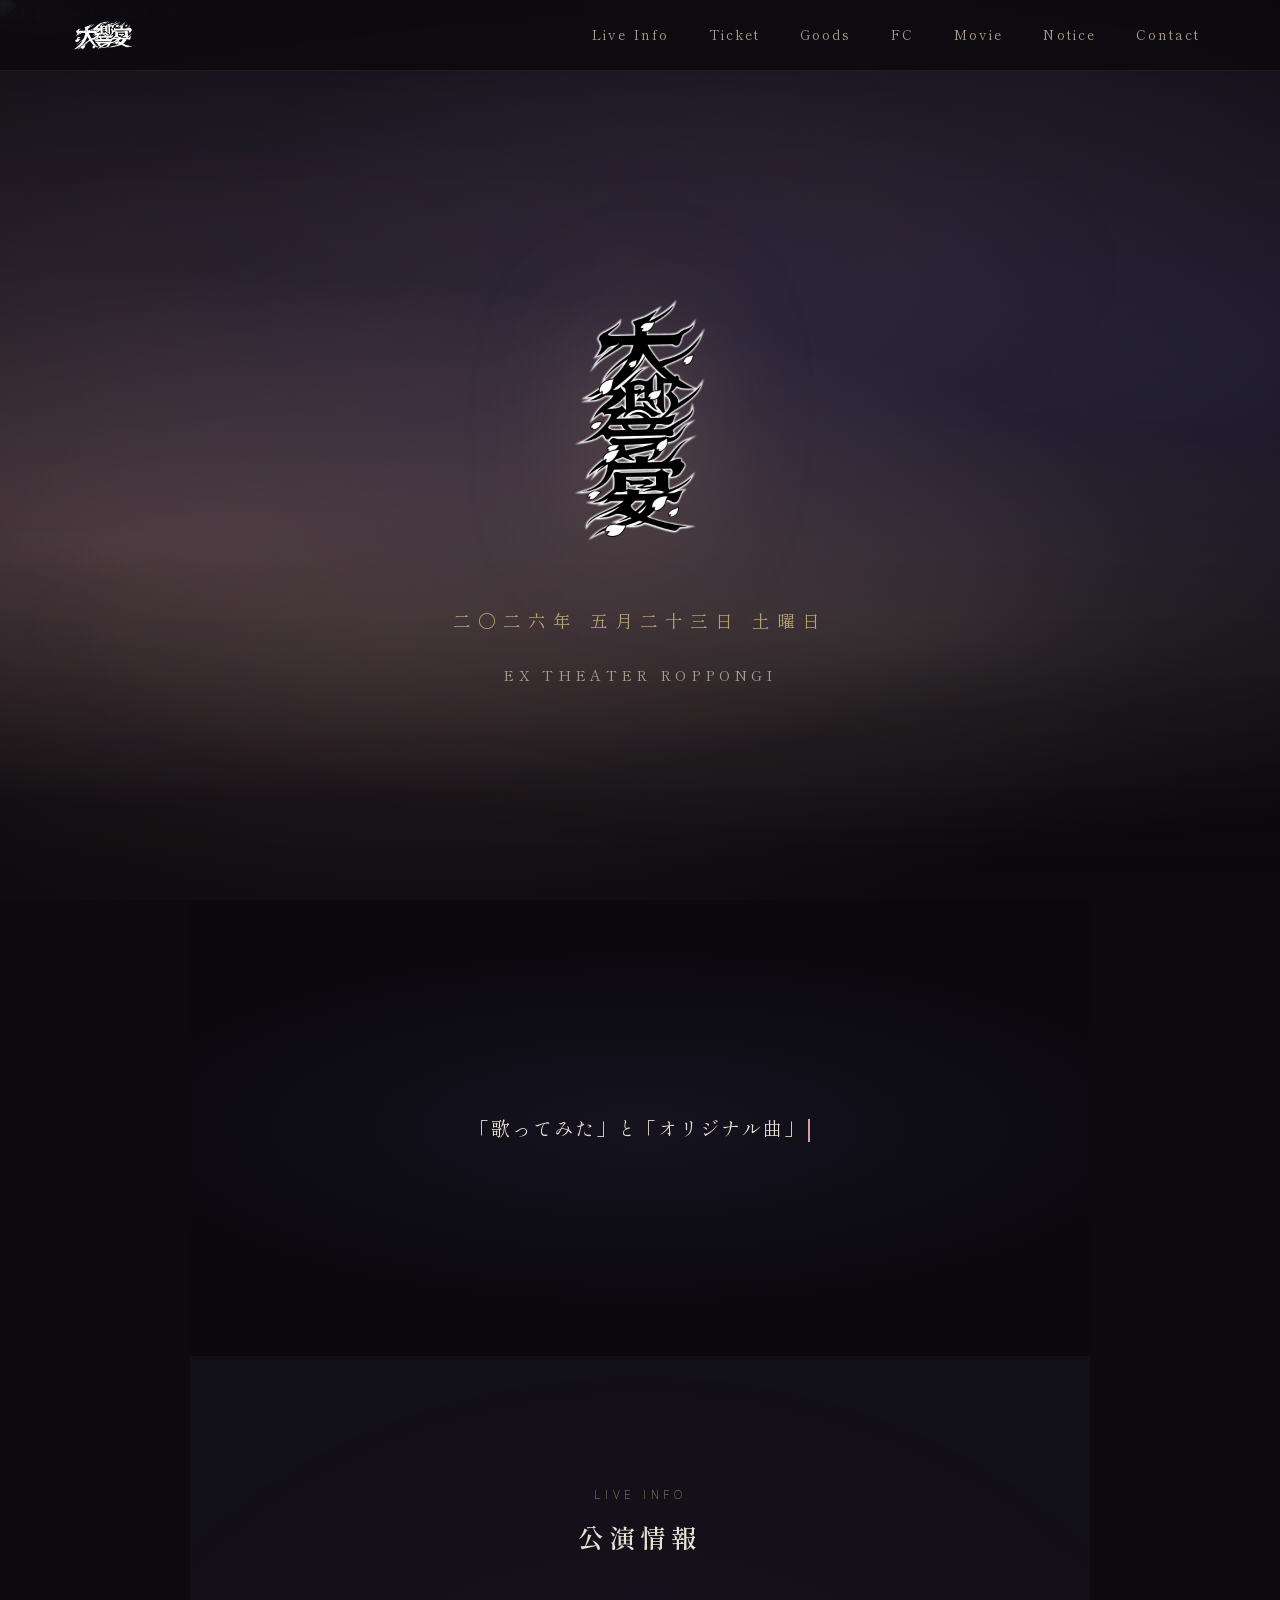
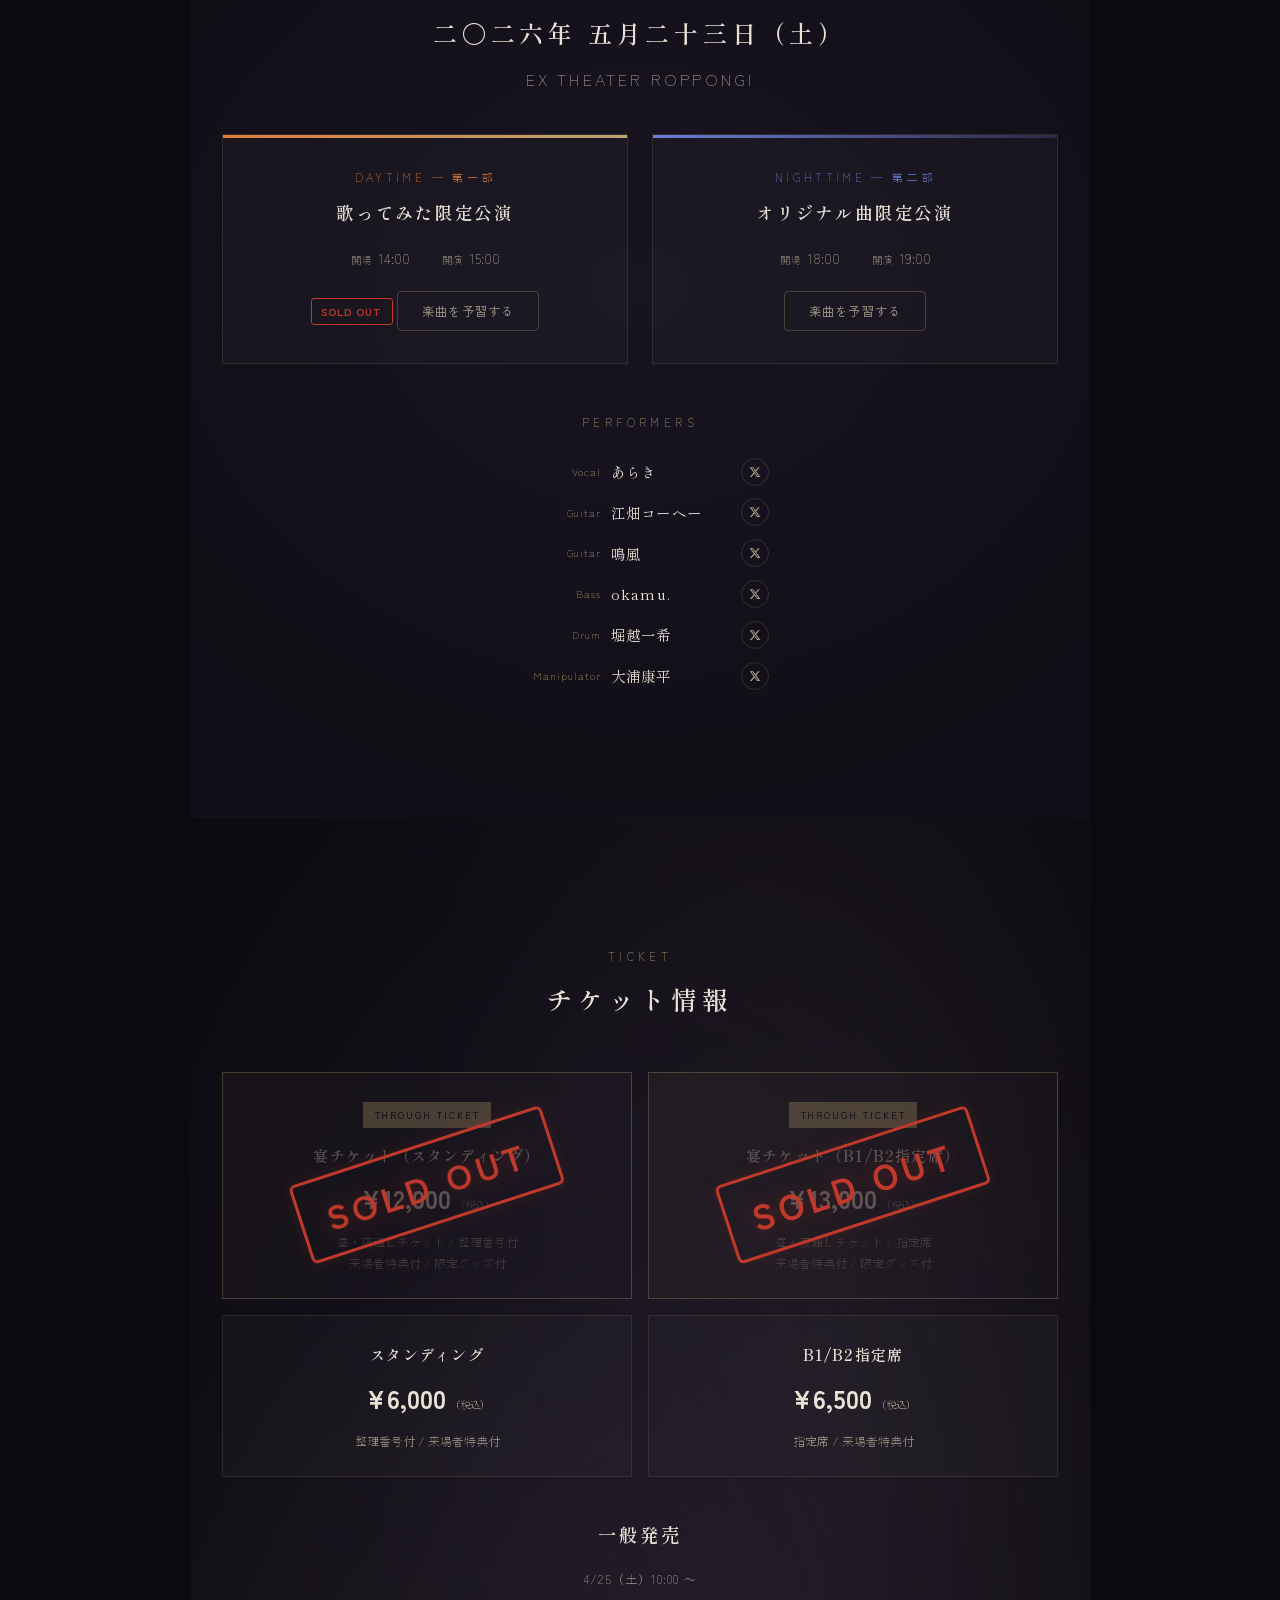
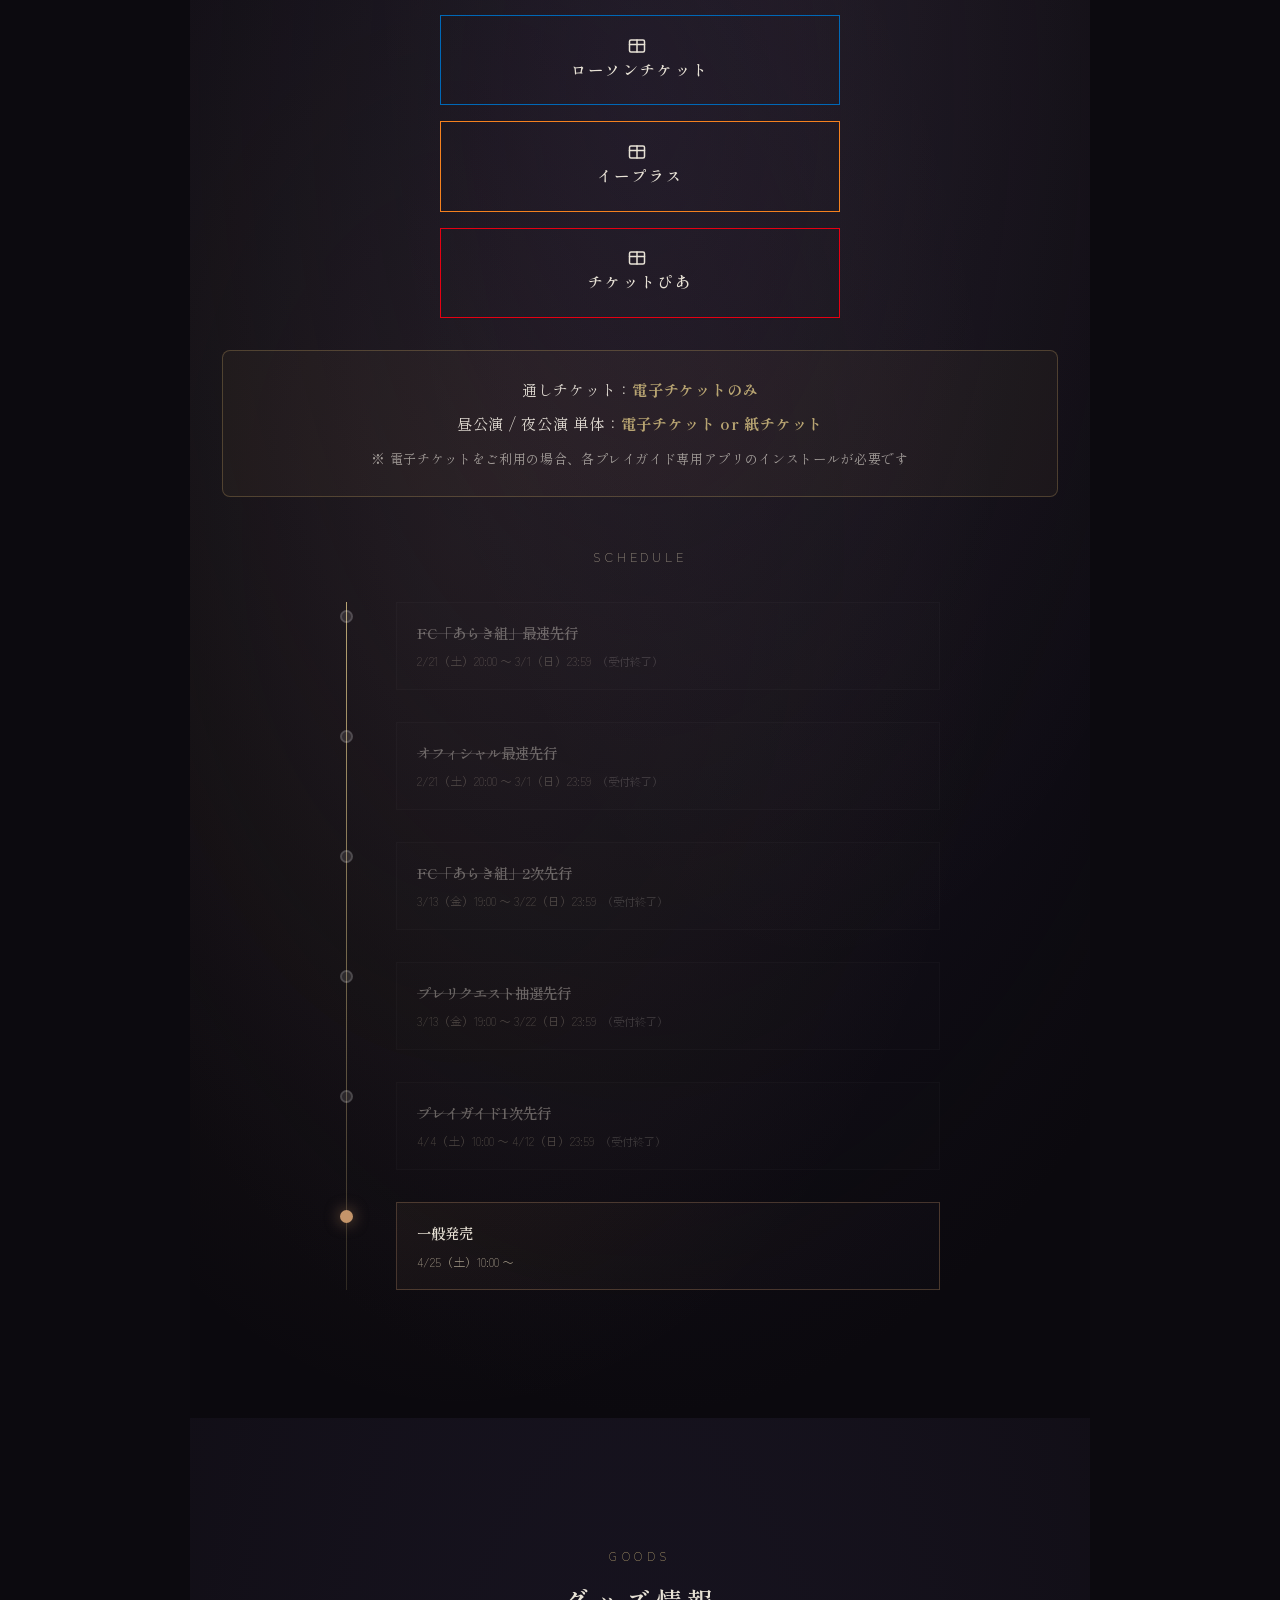
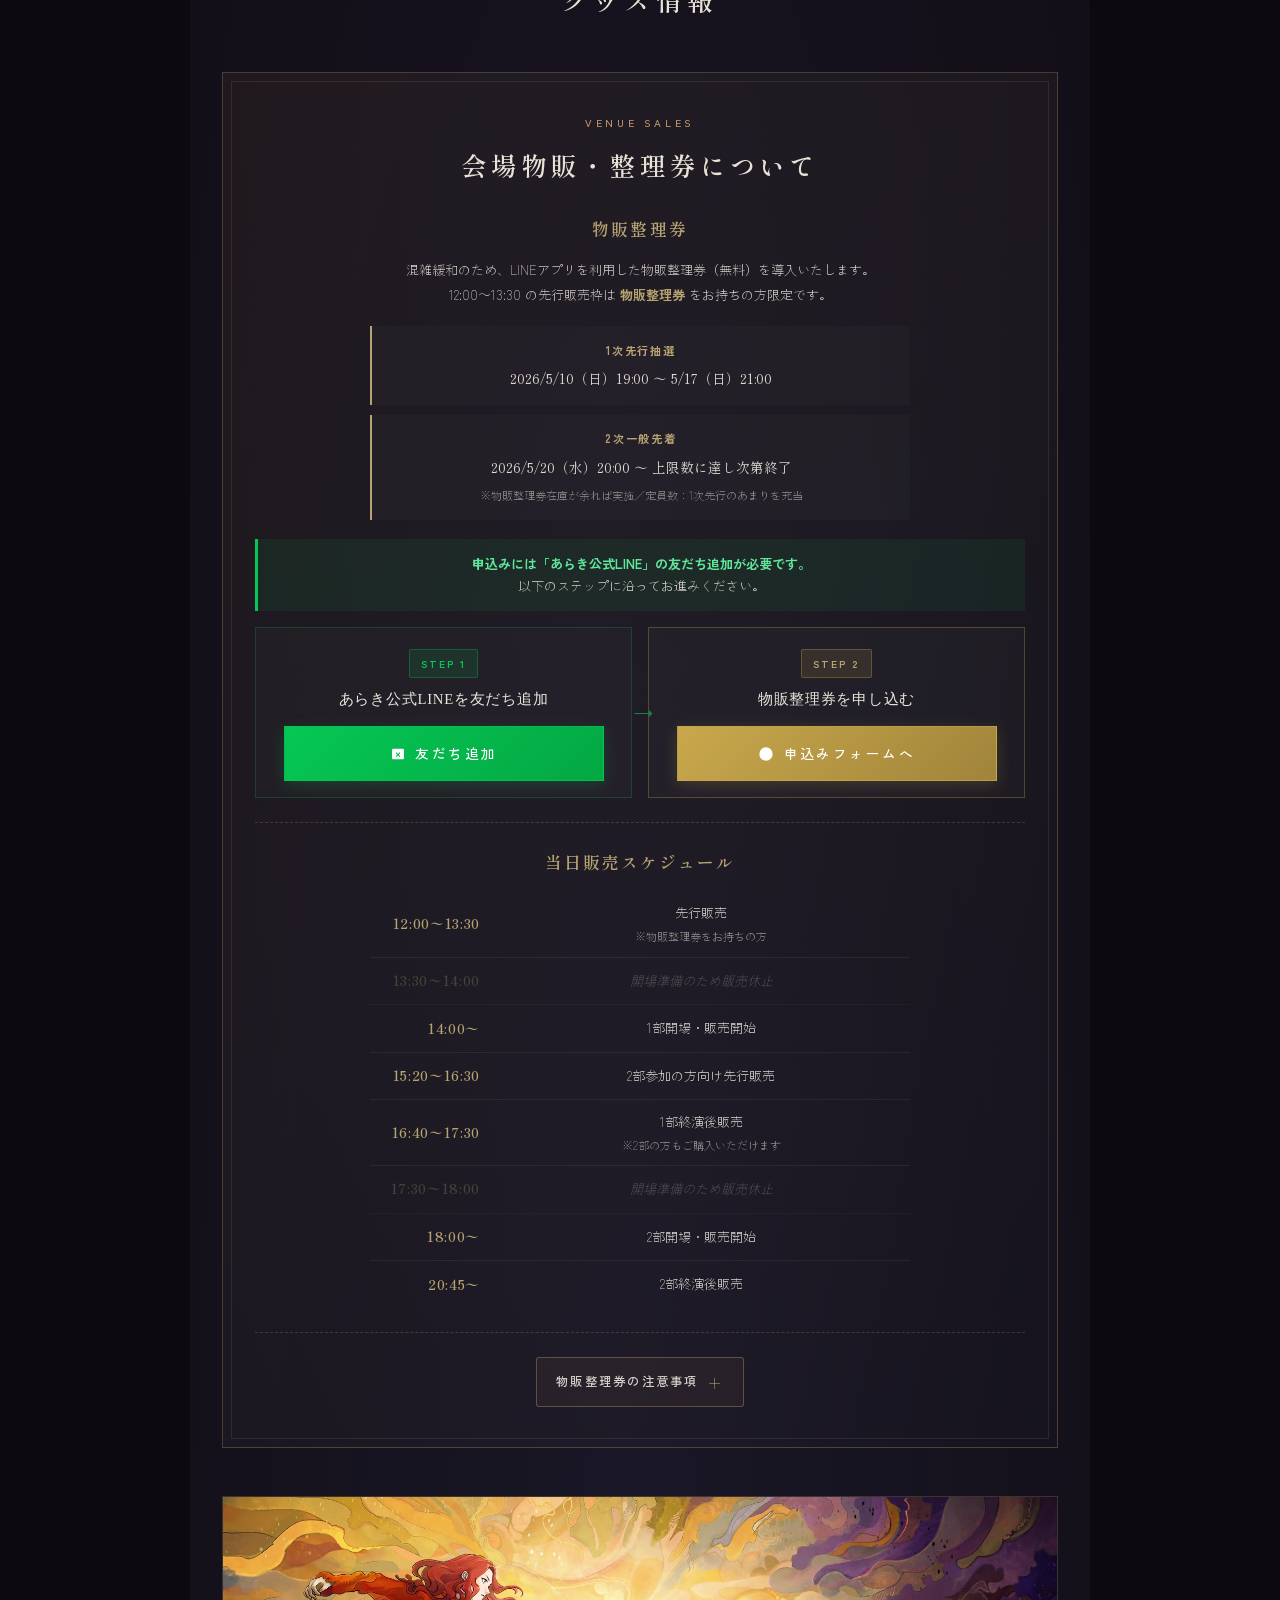
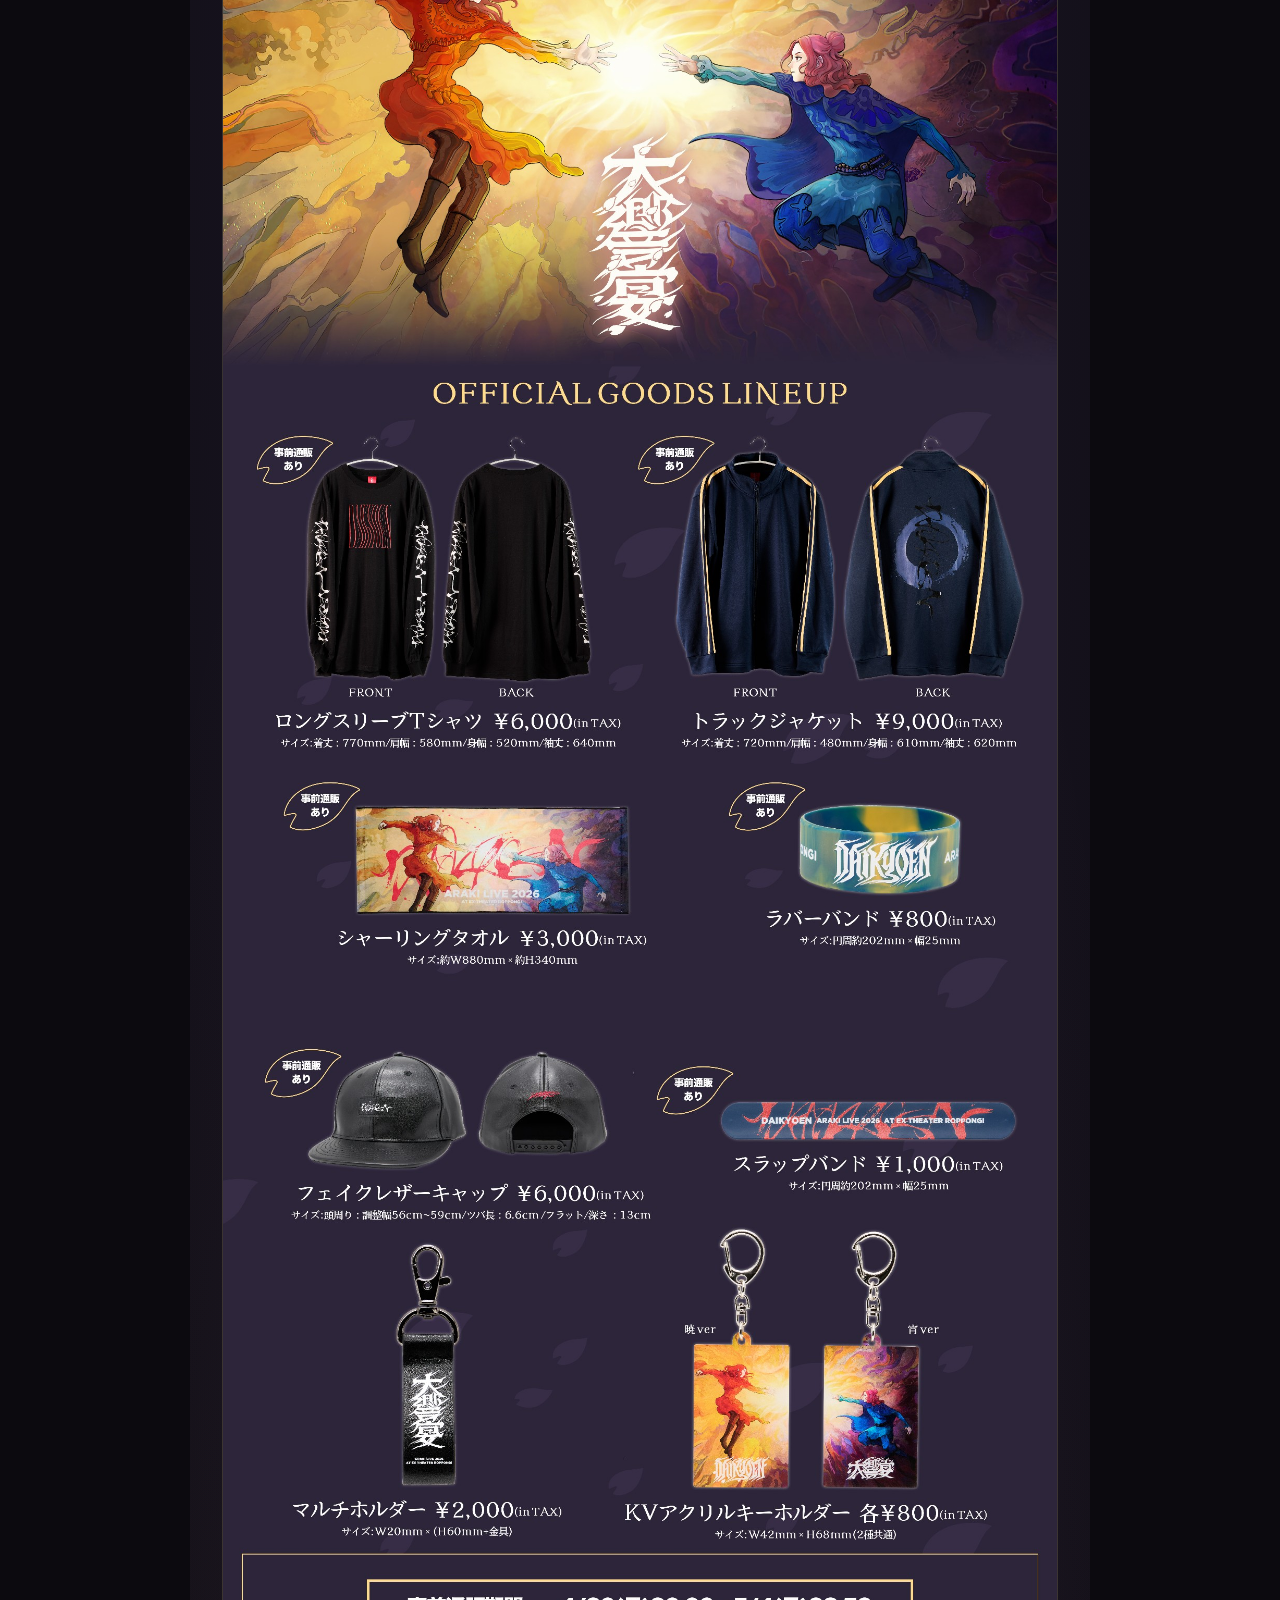
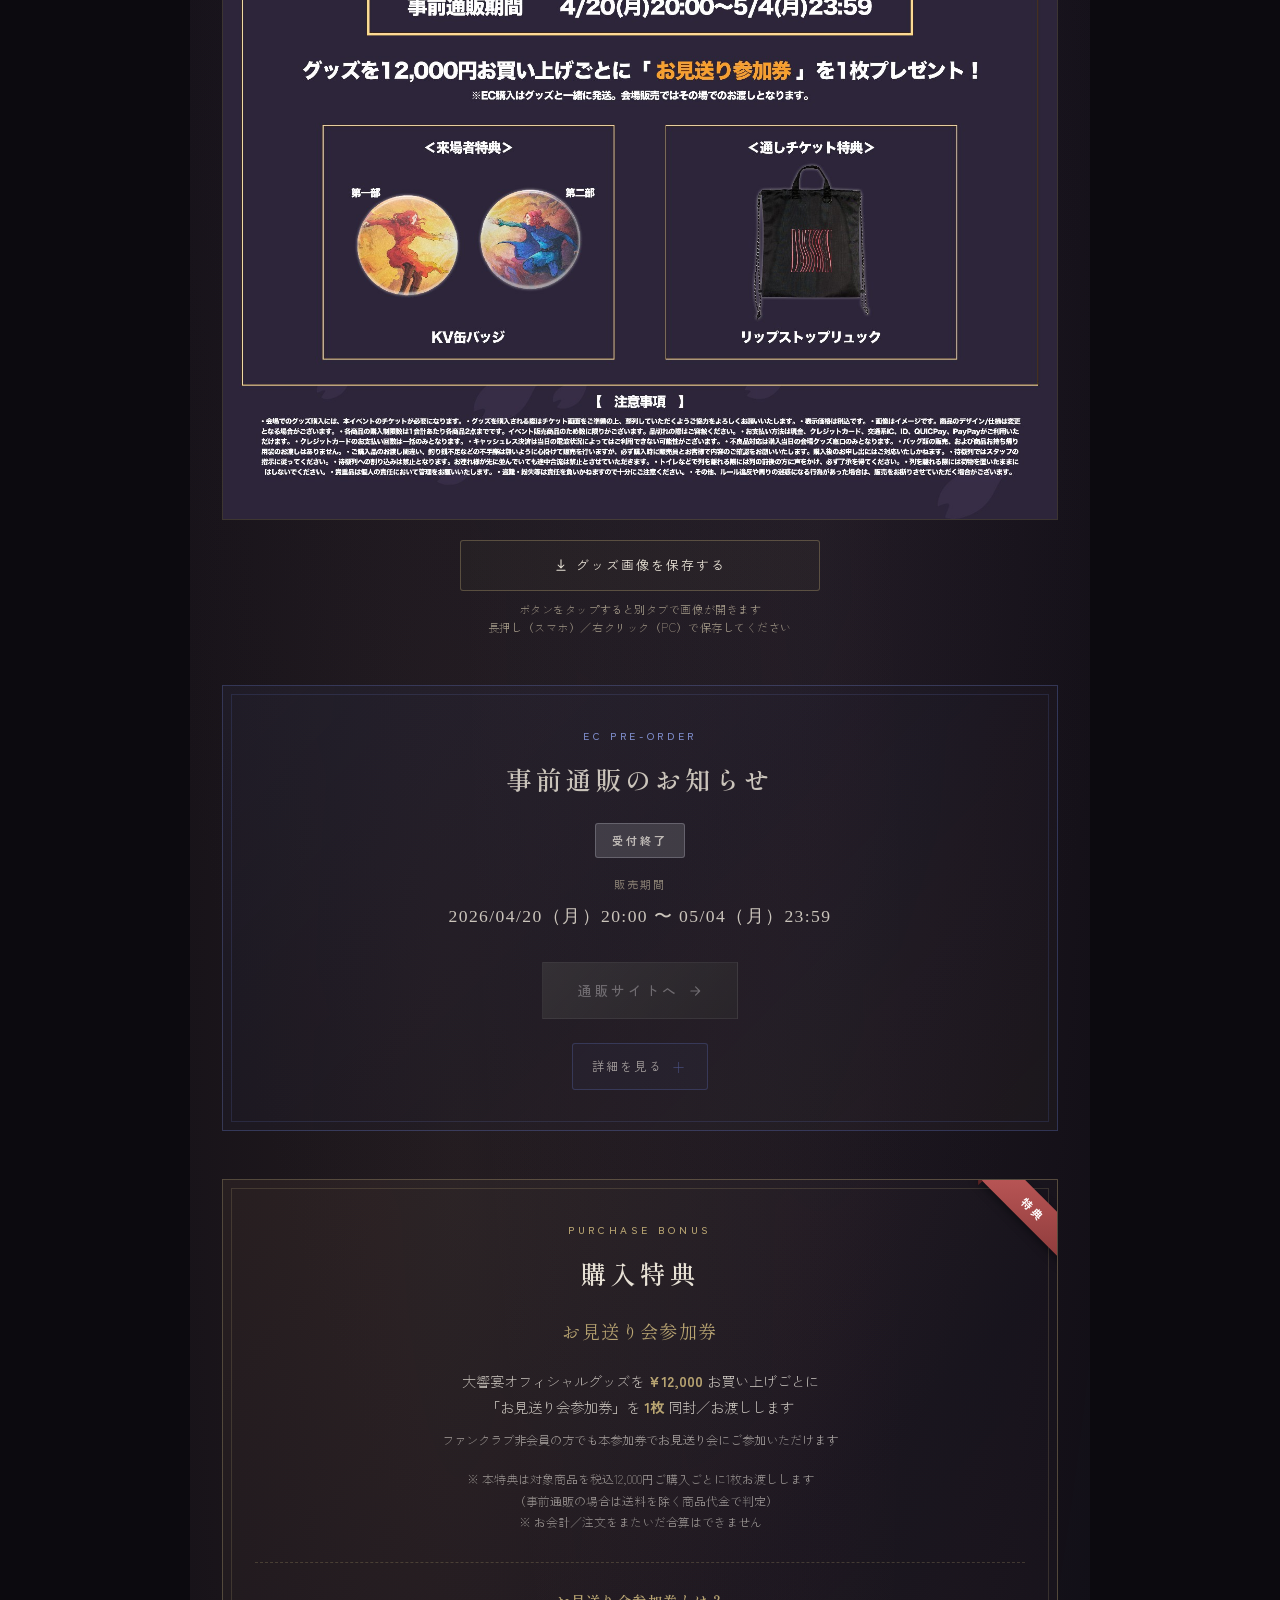
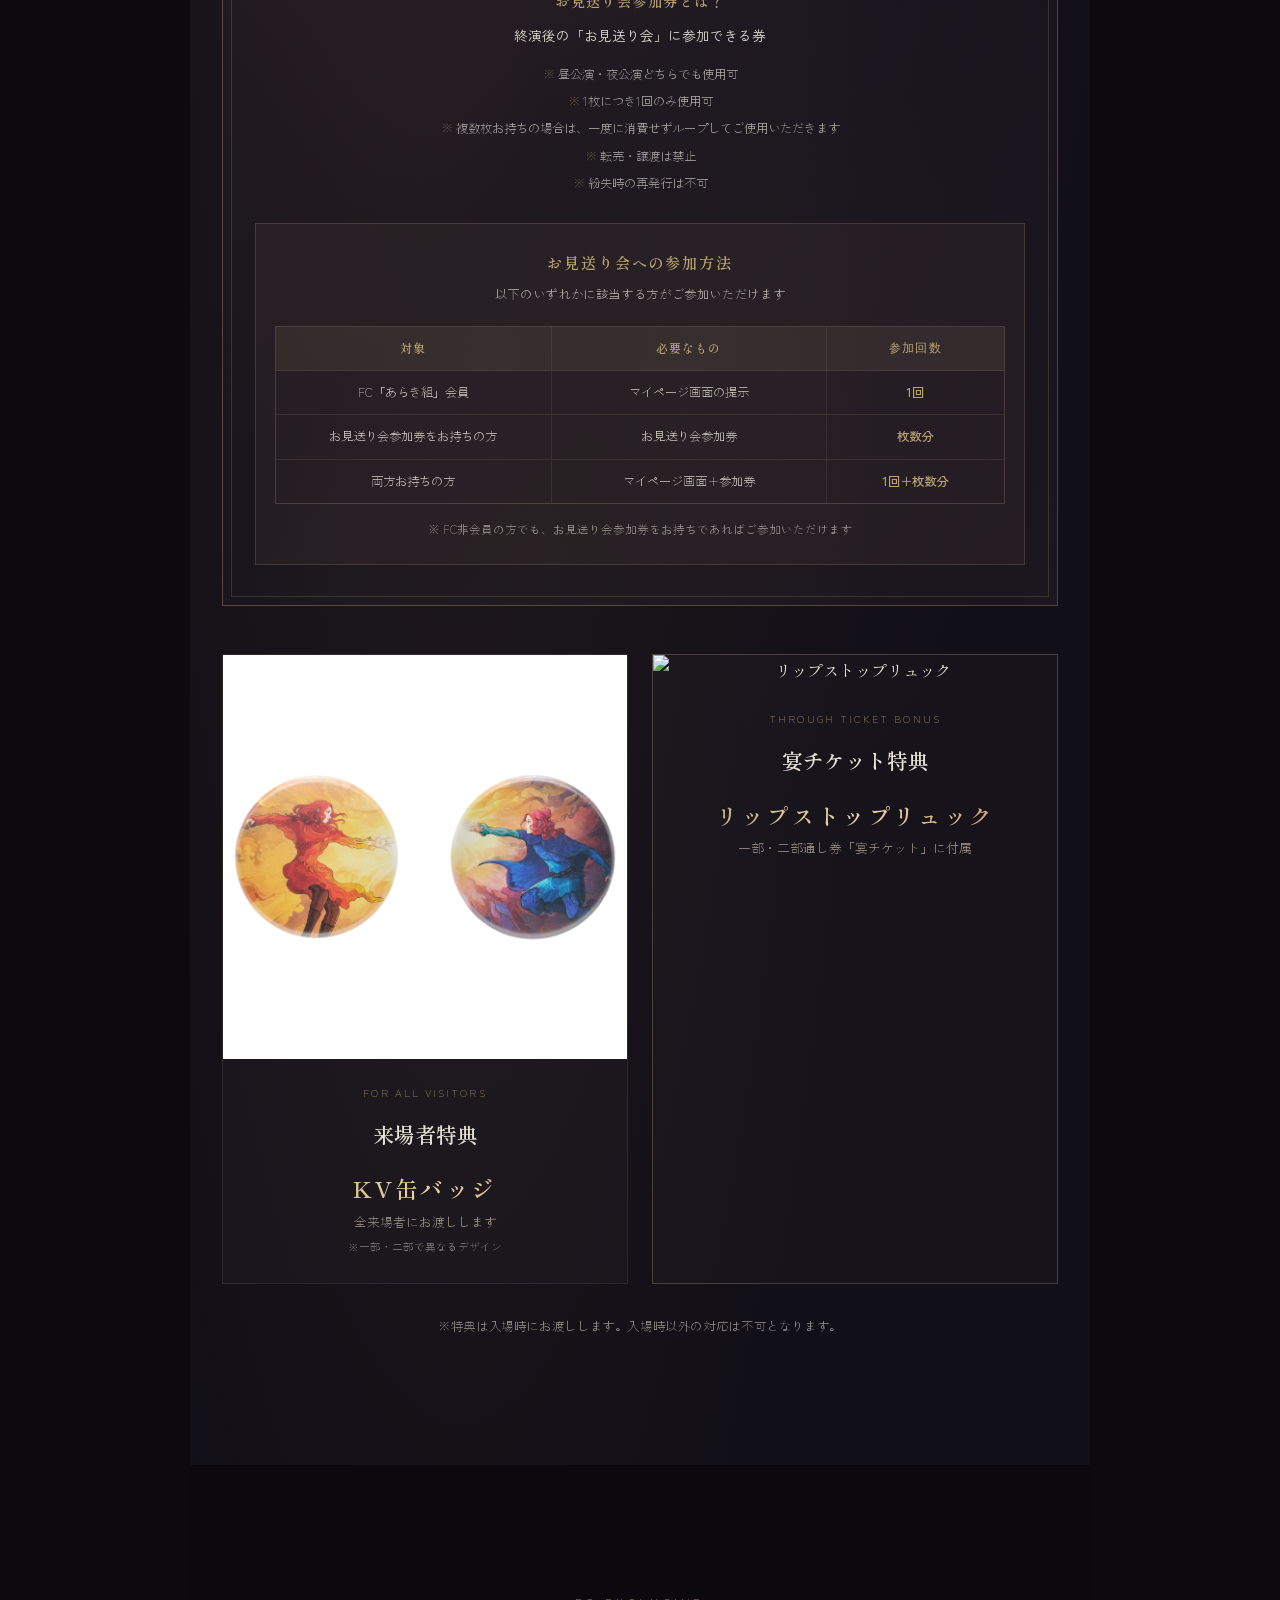
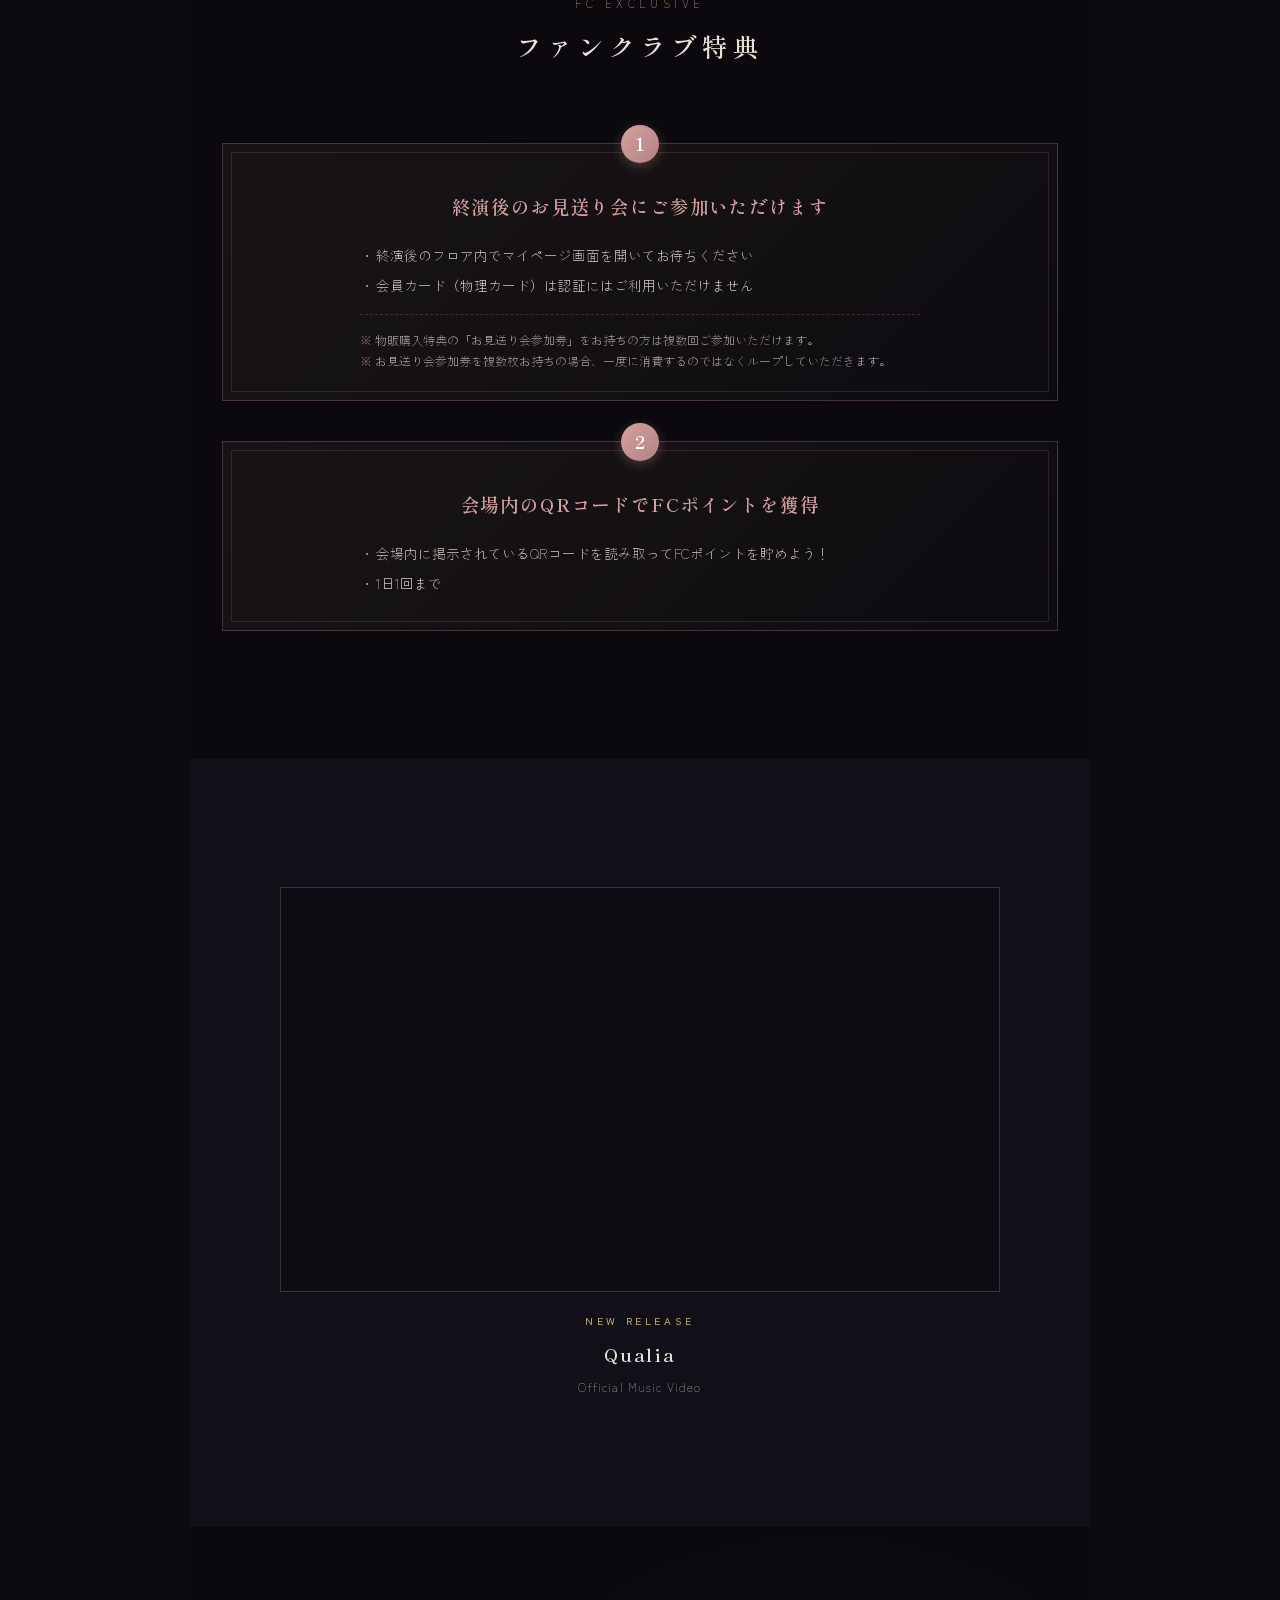
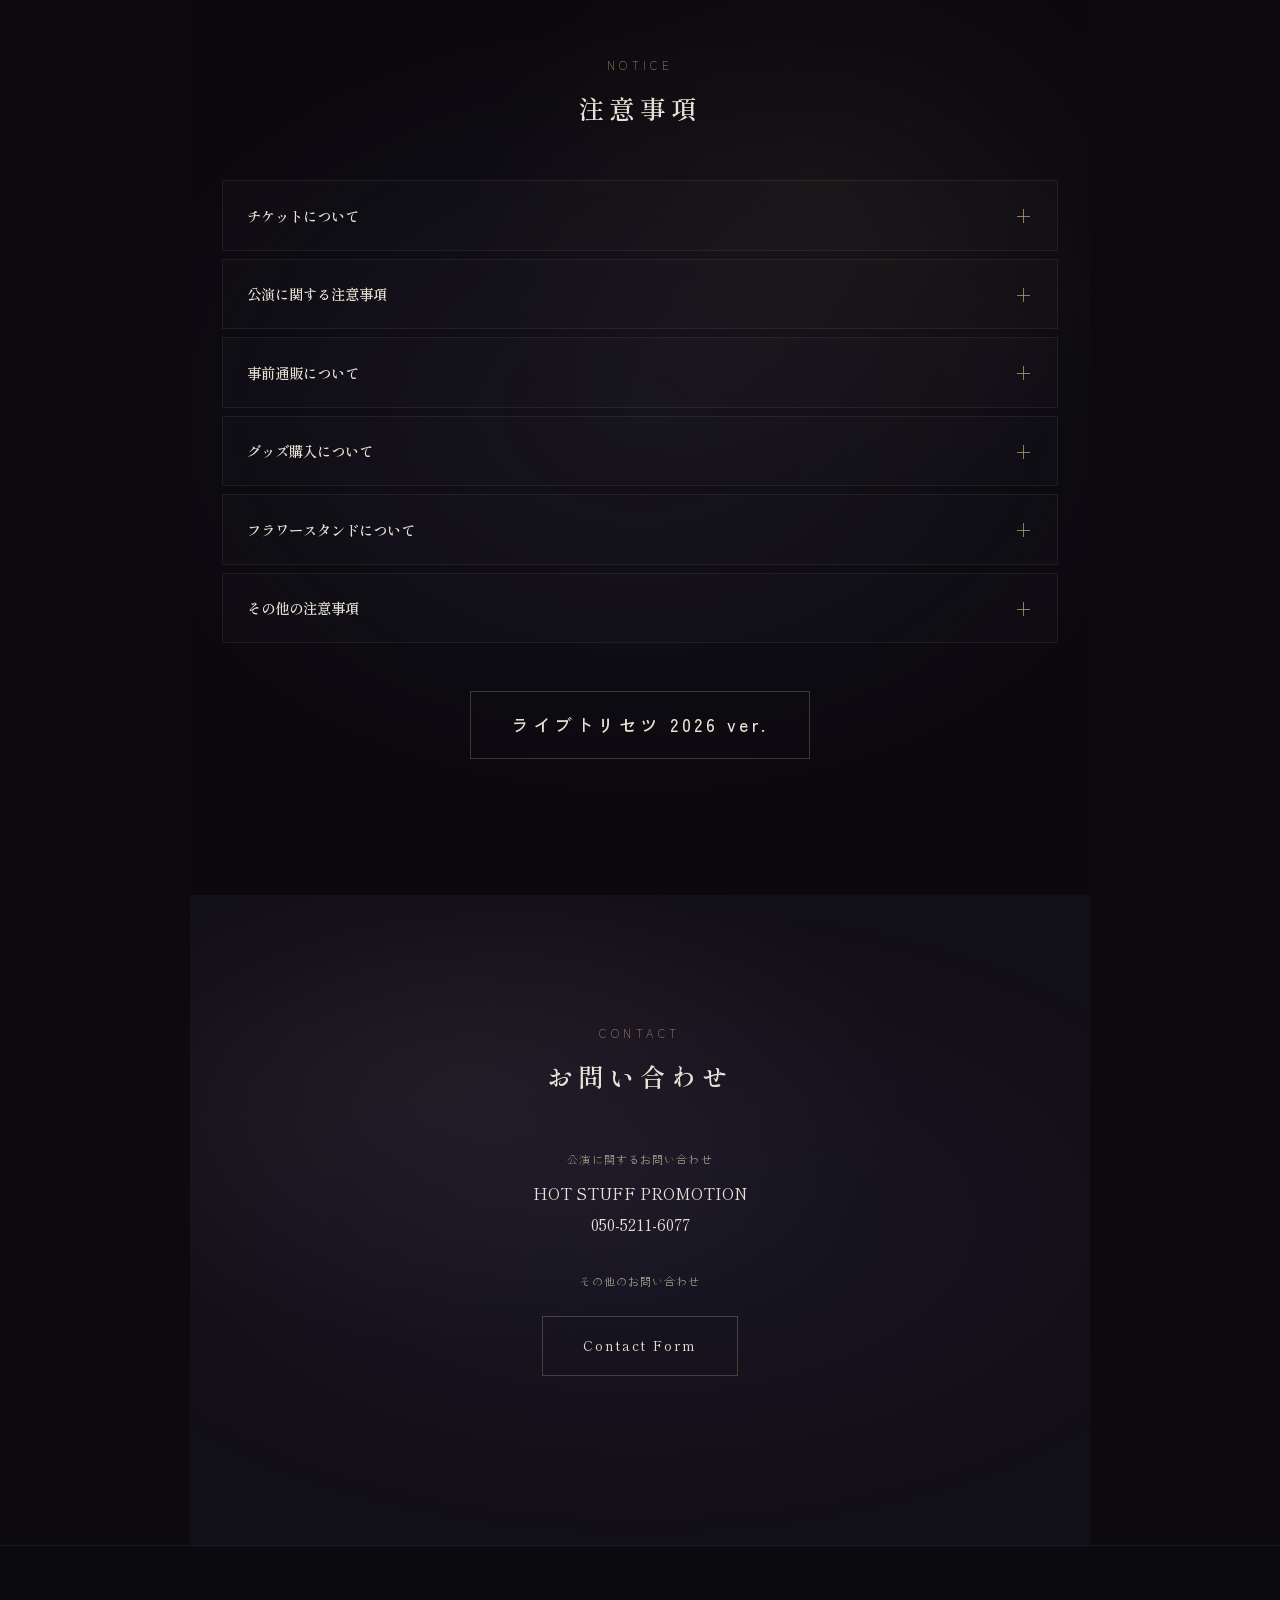
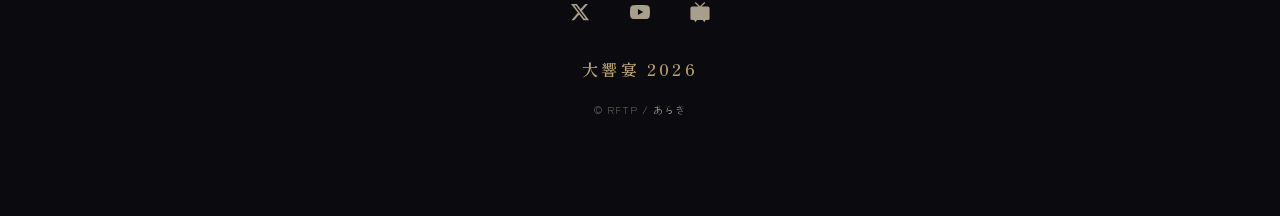
==== commit 5ea0a8f9: "feat: 物販整理券申込みに公式LINE友だち追加ステップを追加 - 物販整理券セクションに「申込みには公式LINEの友だち追加が必要」の説明を追加 - 申込みフローを STEP 1（友だち追加） " ====
--- a/daikyoen-lp-v6.html
+++ b/daikyoen-lp-v6.html
@@ -1599,14 +1599,71 @@
   color: rgba(245, 240, 230, 0.55);
 }
 
+/* 申込みステップ */
+.mogiri-prereq {
+  margin-top: 1rem;
+  padding: 0.85rem 1rem;
+  background: rgba(6, 199, 85, 0.08);
+  border-left: 3px solid #06c755;
+  font-family: var(--font-gothic);
+  font-size: 0.82rem;
+  font-weight: 300;
+  line-height: 1.7;
+  color: rgba(245, 240, 230, 0.9);
+  text-align: center;
+}
+
+.mogiri-prereq strong {
+  color: #5fe89c;
+  font-weight: 600;
+}
+
+.mogiri-steps {
+  display: grid;
+  grid-template-columns: 1fr;
+  gap: 1rem;
+  margin-top: 1rem;
+}
+
+.mogiri-step {
+  padding: 1.1rem 1rem 1rem;
+  background: rgba(255, 255, 255, 0.02);
+  border: 1px solid rgba(6, 199, 85, 0.2);
+  text-align: center;
+  position: relative;
+}
+
+.mogiri-step-num {
+  display: inline-block;
+  margin-bottom: 0.5rem;
+  padding: 0.2rem 0.7rem;
+  font-family: var(--font-gothic);
+  font-size: 0.65rem;
+  font-weight: 700;
+  letter-spacing: 0.2em;
+  color: #06c755;
+  background: rgba(6, 199, 85, 0.12);
+  border: 1px solid rgba(6, 199, 85, 0.3);
+  border-radius: 2px;
+}
+
+.mogiri-step-label {
+  font-family: var(--font-mincho);
+  font-size: 0.92rem;
+  font-weight: 500;
+  letter-spacing: 0.05em;
+  color: rgba(245, 240, 230, 0.95);
+  margin-bottom: 0.8rem;
+}
+
 .mogiri-cta-btn {
   display: flex;
   align-items: center;
   justify-content: center;
   gap: 0.6rem;
-  margin: 1rem auto 0;
-  max-width: 360px;
-  padding: 0.9rem 1.5rem;
+  margin: 0 auto;
+  max-width: 320px;
+  padding: 0.85rem 1.5rem;
   font-family: var(--font-gothic);
   font-size: 0.85rem;
   font-weight: 500;
@@ -1623,6 +1680,46 @@
   transform: translateY(-2px);
   background: linear-gradient(135deg, #08d65b, #05b948);
   box-shadow: 0 8px 25px rgba(6, 199, 85, 0.35);
+}
+
+/* STEP 2: ゴールドボタン */
+.mogiri-cta-btn-apply {
+  background: linear-gradient(135deg, #c9a84c, #a0843a);
+  border-color: rgba(201, 168, 76, 0.6);
+  box-shadow: 0 4px 15px rgba(201, 168, 76, 0.2);
+}
+
+.mogiri-cta-btn-apply:hover {
+  background: linear-gradient(135deg, #d6b658, #b69042);
+  box-shadow: 0 8px 25px rgba(201, 168, 76, 0.35);
+}
+
+/* STEP 2 枠もゴールド寄りに */
+.mogiri-step-apply {
+  border-color: rgba(201, 168, 76, 0.3);
+}
+
+.mogiri-step-apply .mogiri-step-num {
+  color: var(--gold);
+  background: rgba(201, 168, 76, 0.12);
+  border-color: rgba(201, 168, 76, 0.3);
+}
+
+@media (min-width: 640px) {
+  .mogiri-steps {
+    grid-template-columns: 1fr 1fr;
+  }
+
+  .mogiri-step:not(:last-child)::after {
+    content: '→';
+    position: absolute;
+    top: 50%;
+    right: -1.4rem;
+    transform: translateY(-50%);
+    font-size: 1.2rem;
+    color: rgba(6, 199, 85, 0.6);
+    z-index: 1;
+  }
 }
 
 .mogiri-cta-btn svg {
@@ -3426,12 +3523,35 @@
           </div>
         </div>
 
-        <a href="https://miniapp.line.me/2007769752-GnbPlN58/?boothID=YJGJmKS5cMCZjEyXBdpc&eventID=5YZvtWaMbWFG0vzJwT6K" target="_blank" rel="noopener" class="mogiri-cta-btn">
-          <svg viewBox="0 0 24 24" xmlns="http://www.w3.org/2000/svg">
-            <path d="M19 4H5c-1.1 0-2 .9-2 2v12c0 1.1.9 2 2 2h14c1.1 0 2-.9 2-2V6c0-1.1-.9-2-2-2zm-3.5 11.5l-1.06 1.06L12 14.12l-2.44 2.44-1.06-1.06L10.94 13l-2.44-2.44 1.06-1.06L12 11.88l2.44-2.44 1.06 1.06L13.06 13l2.44 2.5z"/>
-          </svg>
-          物販整理券を申し込む
-        </a>
+        <p class="mogiri-prereq">
+          <strong>申込みには「あらき公式LINE」の友だち追加が必要です。</strong><br>
+          以下のステップに沿ってお進みください。
+        </p>
+
+        <div class="mogiri-steps">
+          <div class="mogiri-step">
+            <span class="mogiri-step-num">STEP 1</span>
+            <p class="mogiri-step-label">あらき公式LINEを友だち追加</p>
+            <a href="https://lin.ee/tDlwXAO" target="_blank" rel="noopener" class="mogiri-cta-btn">
+              <svg viewBox="0 0 24 24" xmlns="http://www.w3.org/2000/svg">
+                <path d="M19 4H5c-1.1 0-2 .9-2 2v12c0 1.1.9 2 2 2h14c1.1 0 2-.9 2-2V6c0-1.1-.9-2-2-2zm-3.5 11.5l-1.06 1.06L12 14.12l-2.44 2.44-1.06-1.06L10.94 13l-2.44-2.44 1.06-1.06L12 11.88l2.44-2.44 1.06 1.06L13.06 13l2.44 2.5z"/>
+              </svg>
+              友だち追加
+            </a>
+          </div>
+
+          <div class="mogiri-step mogiri-step-apply">
+            <span class="mogiri-step-num">STEP 2</span>
+            <p class="mogiri-step-label">物販整理券を申し込む</p>
+            <a href="https://miniapp.line.me/2007769752-GnbPlN58/?boothID=YJGJmKS5cMCZjEyXBdpc&eventID=5YZvtWaMbWFG0vzJwT6K" target="_blank" rel="noopener" class="mogiri-cta-btn mogiri-cta-btn-apply">
+              <svg viewBox="0 0 24 24" xmlns="http://www.w3.org/2000/svg" fill="none" stroke="currentColor" stroke-width="2" stroke-linecap="round" stroke-linejoin="round">
+                <path d="M9 12l2 2 4-4"/>
+                <path d="M21 12c0 4.97-4.03 9-9 9s-9-4.03-9-9 4.03-9 9-9 9 4.03 9 9z"/>
+              </svg>
+              申込みフォームへ
+            </a>
+          </div>
+        </div>
       </div>
 
       <div class="goods-venue-sales-block">
@@ -3475,6 +3595,7 @@
       <details class="venue-sales-details">
         <summary>物販整理券の注意事項</summary>
         <ul class="venue-sales-notes">
+          <li>申込みには「あらき公式LINE」の友だち追加が必要です</li>
           <li>物販整理券は無料です</li>
           <li>グッズ在庫の確保を必ずしもお約束するものではございません</li>
           <li>整理券1枚につき1名様までご入場いただけます</li>
